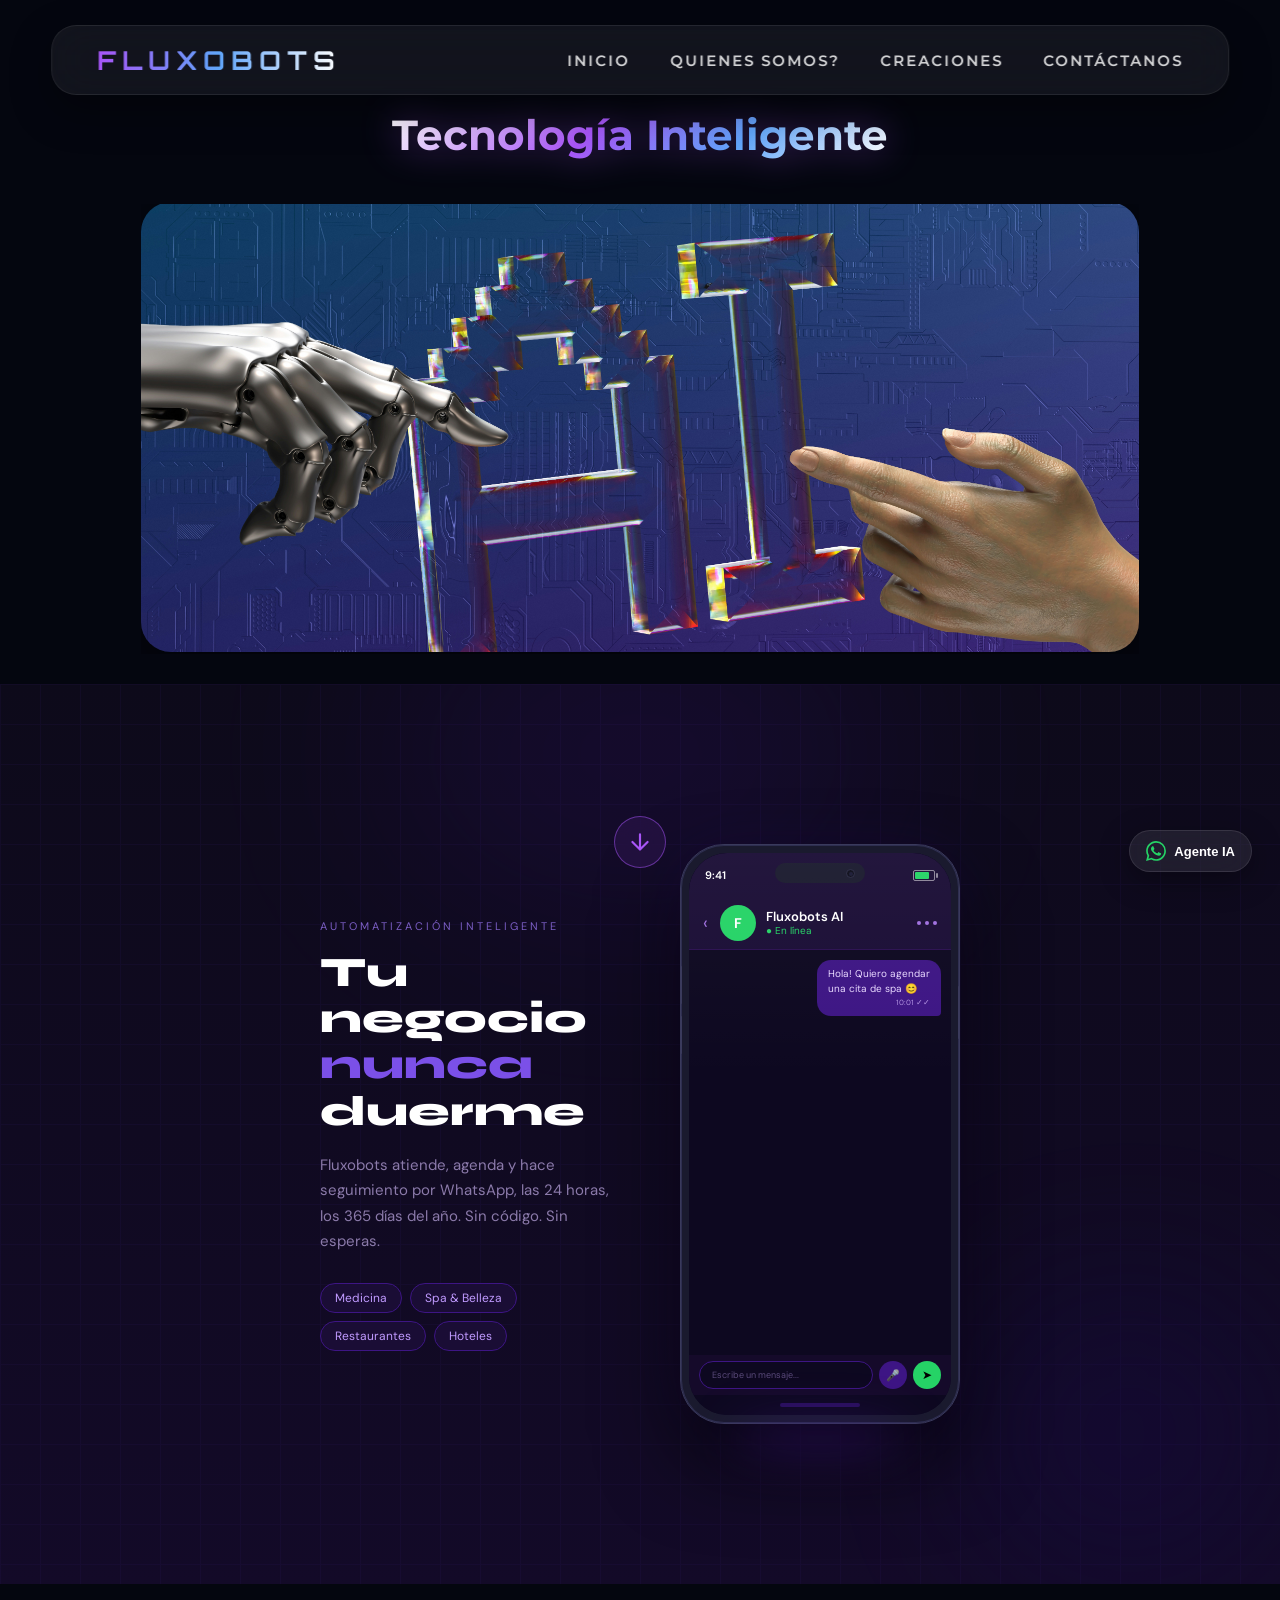
==== index.html @ c0fa979e "Initial commit: sitio web Fluxobots" ====
<!DOCTYPE html>
<html lang="es">

<head>
    <meta charset="UTF-8">
    <meta name="viewport" content="width=device-width, initial-scale=1.0">
    <title>FLUXOBOTS</title>

    <link rel="stylesheet" href="style.css">
</head>

<body>

    <!-- HEADER -->

    <header class="header">

        <div class="logo">FLUXOBOTS</div>

        <nav class="menu">
            <a href="inicio.html">Inicio</a>
            <a href="quienes-somos.html">Quienes Somos?</a>
            <a href="inicio.html#creaciones">Creaciones</a>
            <a href="quienes-somos.html#contacto">Contáctanos</a>
        </nav>

    </header>

    <!-- CONTENIDO PRINCIPAL -->

    <main class="contenido-principal">

        <!-- TEXTO -->

        <section class="hero-texto">

            <div class="texto-slide active">
                <h2>Tecnología Inteligente</h2>
                <p></p>
            </div>

            <div class="texto-slide">
                <h2>Agente de Inteligencia Artificial</h2>
                <p></p>
            </div>

            <div class="texto-slide">
                <h2>Innovación Tecnológica</h2>
                <p></p>
            </div>

            <div class="texto-slide">
                <h2>24/7 365 Días al Año</h2>
                <p></p>
            </div>

        </section>

        <!-- SLIDER -->

        <section class="slider">

            <div class="slide active">
                <img src="img/a10.jpg" alt="Tecnología Inteligente">
            </div>

            <div class="slide">
                <img src="img/a11.jpg" alt="Agente de Inteligencia Artificial">
            </div>

            <div class="slide">
                <img src="img/a12.jpg" alt="Innovación Tecnológica">
            </div>

            <div class="slide">
                <img src="img/a13.jpg" alt="24/7 365 Días al Año">
            </div>

        </section>

        <!-- FLUXOBOTS ANIMADO -->

        <section class="seccion-animado">
            <iframe src="img/fluxobots_animado.html" class="frame-animado" scrolling="no" frameborder="0"></iframe>
        </section>

    </main>

    <!-- FLECHA SCROLL -->

    <button class="flecha-scroll" id="flechaScroll" aria-label="Bajar">
        <svg xmlns="http://www.w3.org/2000/svg" viewBox="0 0 24 24" fill="none" stroke-width="2" stroke-linecap="round" stroke-linejoin="round">
            <path d="M12 5v14M5 12l7 7 7-7"/>
        </svg>
    </button>

    <!-- BOTON WHATSAPP -->

    <a class="whatsapp" href="https://wa.me/593987022614" target="_blank">
<svg xmlns="http://www.w3.org/2000/svg" width="28" height="28" viewBox="0 0 24 24" fill="#25d366">
            <path d="M17.472 14.382c-.297-.149-1.758-.867-2.03-.967-.273-.099-.471-.148-.67.15-.197.297-.767.966-.94 1.164-.173.199-.347.223-.644.075-.297-.15-1.255-.463-2.39-1.475-.883-.788-1.48-1.761-1.653-2.059-.173-.297-.018-.458.13-.606.134-.133.298-.347.446-.52.149-.174.198-.298.298-.497.099-.198.05-.371-.025-.52-.075-.149-.669-1.612-.916-2.207-.242-.579-.487-.5-.669-.51-.173-.008-.371-.01-.57-.01-.198 0-.52.074-.792.372-.272.297-1.04 1.016-1.04 2.479 0 1.462 1.065 2.875 1.213 3.074.149.198 2.096 3.2 5.077 4.487.709.306 1.262.489 1.694.625.712.227 1.36.195 1.871.118.571-.085 1.758-.719 2.006-1.413.248-.694.248-1.289.173-1.413-.074-.124-.272-.198-.57-.347m-5.421 7.403h-.004a9.87 9.87 0 01-5.031-1.378l-.361-.214-3.741.982.998-3.648-.235-.374a9.86 9.86 0 01-1.51-5.26c.001-5.45 4.436-9.884 9.888-9.884 2.64 0 5.122 1.03 6.988 2.898a9.825 9.825 0 012.893 6.994c-.003 5.45-4.437 9.884-9.885 9.884m8.413-18.297A11.815 11.815 0 0012.05 0C5.495 0 .16 5.335.157 11.892c0 2.096.547 4.142 1.588 5.945L.057 24l6.305-1.654a11.882 11.882 0 005.683 1.448h.005c6.554 0 11.89-5.335 11.893-11.893a11.821 11.821 0 00-3.48-8.413z"/>
        </svg>
        Agente IA
    </a>

<script src="script.js"></script>
<script>
    const flecha = document.getElementById('flechaScroll');

    function actualizarFlecha() {
        const cerca = window.innerHeight + window.scrollY >= document.body.scrollHeight - 60;
        flecha.classList.toggle('oculta', cerca);
    }

    flecha.addEventListener('click', () => {
        window.scrollBy({ top: window.innerHeight * 0.85, behavior: 'smooth' });
    });

    window.addEventListener('scroll', actualizarFlecha);
    actualizarFlecha();
</script>

</body>

</html>
---- style.css ----
@import url('https://fonts.googleapis.com/css2?family=Orbitron:wght@700&family=Montserrat:wght@400;600;700&display=swap');

*{
    margin:0;
    padding:0;
    box-sizing:border-box;
}

body{
    background:#04060f;
    font-family:Arial;
    color:white;
    overflow-x:hidden;
}

/* LOGO */

.logo{
    font-family:'Orbitron', sans-serif;
    font-size:26px;
    font-weight:700;
    letter-spacing:6px;
    text-transform:uppercase;
    background:
    linear-gradient(
        90deg,
        #a855f7,
        #60a5fa,
        #ffffff,
        #60a5fa,
        #a855f7
    );
    background-size:200% auto;
    -webkit-background-clip:text;
    background-clip:text;
    -webkit-text-fill-color:transparent;
    color:transparent;
    animation:logoGradiente 4s linear infinite;
    transition:0.4s;
}

.logo:hover{
    transform:scale(1.04);
    filter:brightness(1.2);
}

@keyframes logoGradiente{
    0%{ background-position:0% center; }
    100%{ background-position:200% center; }
}

/* LOGO IMAGEN (header FLUXOBOTS) */

.logo-img{
    height:44px;
    width:auto;
    object-fit:contain;
}

/* CONTENEDOR LOGO (pagina GO TECH) */

.logo-center{
    text-align:center;
    padding:40px 20px 20px;
}

/* CIRCULO */

.circulo{
    width:18px;
    height:18px;
    border-radius:50%;
    background:#06b6d4;
    box-shadow:
    0 0 20px #06b6d4,
    0 0 40px #06b6d4;
}

/* TEXTO LOGO */

.texto-logo{
    font-size:26px;
    font-weight:600;
    letter-spacing:5px;
    color:white;
}

/* HEADER */

.header{
    position:fixed;
    top:25px;
    left:50%;
    transform:translateX(-50%);
    width:92%;
    display:flex;
    justify-content:space-between;
    align-items:center;
    padding:18px 45px;
    z-index:1000;
    border-radius:25px;
    background:rgba(255,255,255,0.06);
    backdrop-filter:blur(22px);
    border:1px solid rgba(255,255,255,0.08);
    box-shadow:0 15px 40px rgba(0,0,0,0.35);
}

/* MENU */

.menu{
    display:flex;
    align-items:center;
    gap:40px;
}

.menu a{
    position:relative;
    font-family:'Montserrat', sans-serif;
    font-size:15px;
    font-weight:600;
    text-transform:uppercase;
    letter-spacing:2px;
    color:rgba(255,255,255,0.82);
    text-decoration:none;
    transition:0.4s;
}

.menu a::after{
    content:"";
    position:absolute;
    left:0;
    bottom:-10px;
    width:0%;
    height:2px;
    border-radius:20px;
    background:
    linear-gradient(
        90deg,
        #06b6d4,
        #a855f7
    );
    transition:0.4s;
}

.menu a:hover{
    color:white;
    text-shadow:
    0 0 20px rgba(168,85,247,0.5);
}

.menu a:hover::after{
    width:100%;
}

/* HERO */

.hero{
    height:75vh;
    display:flex;
    justify-content:center;
    align-items:center;
    text-align:center;
    padding:140px 20px 0 20px;
}

.contenido{
    max-width:900px;
}

.contenido h1{
    font-size:72px;
    line-height:1.1;
    margin-bottom:25px;
}

.contenido p{
    font-size:24px;
    color:#cbd5e1;
    margin-bottom:40px;
}

button{
    background:#06b6d4;
    color:white;
    border:none;
    padding:18px 40px;
    border-radius:14px;
    font-size:18px;
    cursor:pointer;
    transition:0.3s;
}

button:hover{
    transform:scale(1.05);
}

/* SLIDER */

.slider{
    position:relative;
    width:78vw;
    max-width:1200px;
    height:50vh;
    display:flex;
    justify-content:center;
    align-items:center;
    overflow:hidden;
}

/* CONTENIDO PRINCIPAL */

.contenido-principal{
    display:flex;
    flex-direction:column;
    align-items:center;
    justify-content:center;
    min-height:100vh;
    padding-top:110px;
    padding-bottom:40px;
    gap:30px;
}

/* TEXTO HERO SUPERIOR */

.hero-texto{
    text-align:center;
    width:100%;
    display:flex;
    justify-content:center;
}

.texto-slide{
    display:none;
    animation:fadeTexto 0.8s ease;
}

.texto-slide.active{
    display:block;
}

.texto-slide h2{
    font-family:'Montserrat', sans-serif;
    font-size:42px;
    font-weight:700;
    line-height:1.2;
    margin-bottom:14px;
    background:linear-gradient(
        135deg,
        #ffffff 0%,
        #a855f7 40%,
        #60a5fa 70%,
        #ffffff 100%
    );
    -webkit-background-clip:text;
    background-clip:text;
    -webkit-text-fill-color:transparent;
    filter:drop-shadow(0 0 18px rgba(168,85,247,0.45));
}

.texto-slide p{
    font-size:18px;
    color:rgba(255,255,255,0.7);
    line-height:1.6;
    letter-spacing:0.5px;
}

@keyframes fadeTexto{
    from{ opacity:0; transform:translateY(10px); }
    to{ opacity:1; transform:translateY(0); }
}

/* SLIDE */

.slide{
    position:absolute;
    opacity:0;
    transition:opacity 1.5s ease-in-out;
}

.slide.active{
    opacity:1;
}

.slide img{
    width:78vw;
    max-width:1200px;
    height:50vh;
    object-fit:cover;
    object-position:center;
    border-radius:30px;
    box-shadow:0 20px 60px rgba(0,0,0,0.5);
    transition:1s;
}

/* WHATSAPP */

.whatsapp{
    position:fixed;
    bottom:28px;
    right:28px;
    display:flex;
    align-items:center;
    gap:8px;
    padding:10px 16px;
    border-radius:60px;
    background:rgba(255,255,255,0.08);
    backdrop-filter:blur(20px);
    border:1px solid rgba(255,255,255,0.1);
    text-decoration:none;
    color:white;
    font-size:13px;
    font-weight:600;
    box-shadow:0 8px 30px rgba(0,0,0,0.35);
    z-index:1000;
    transition:0.4s;
    animation:flotar 3s ease-in-out infinite;
}

.whatsapp img,
.whatsapp svg{
    width:20px;
    height:20px;
    flex-shrink:0;
}


.whatsapp-preview{
    position:absolute;
    bottom:calc(100% + 14px);
    right:0;
    width:180px;
    height:auto;
    opacity:0;
    pointer-events:none;
    transform:translateY(12px) scale(0.92);
    transition:opacity 0.35s ease, transform 0.35s ease;
    filter:
        drop-shadow(0 0 18px rgba(123,79,212,1))
        drop-shadow(0 0 40px rgba(123,79,212,0.6));
    z-index:9999;
}

.whatsapp:hover .whatsapp-preview{
    opacity:1;
    transform:translateY(0) scale(1);
}

.whatsapp:hover{
    transform:translateY(-5px) scale(1.04);
    background:rgba(37,211,102,0.18);
    box-shadow:0 10px 50px rgba(37,211,102,0.35);
}

@keyframes flotar{
    0%{ transform:translateY(0px); }
    50%{ transform:translateY(-8px); }
    100%{ transform:translateY(0px); }
}

/* PAGINA TECNOLOGIA */

.pagina-tech{
    position:relative;
    width:100%;
    height:100vh;
    background:url('img/fondo-ia.jpg');
    background-size:cover;
    background-position:center;
    display:flex;
    justify-content:center;
    align-items:center;
    overflow:hidden;
}

.overlay-tech{
    position:absolute;
    width:100%;
    height:100%;
    background:rgba(0,0,0,0.65);
}

.contenido-tech{
    position:relative;
    z-index:2;
    text-align:center;
    max-width:950px;
    padding:20px;
}

.mini{
    color:#06b6d4;
    letter-spacing:5px;
    font-size:14px;
    font-weight:600;
}

.contenido-tech h1{
    font-size:85px;
    line-height:1.05;
    margin-top:25px;
    margin-bottom:30px;
    font-weight:700;
}

.contenido-tech p{
    font-size:24px;
    color:#cbd5e1;
    line-height:1.6;
    margin-bottom:45px;
}

/* BOTON PDF */

.boton-pdf{
    display:inline-block;
    padding:18px 40px;
    border-radius:18px;
    background:
    linear-gradient(
        90deg,
        #06b6d4,
        #a855f7
    );
    color:white;
    text-decoration:none;
    font-size:18px;
    font-weight:600;
    transition:0.4s;
    box-shadow:0 10px 40px rgba(0,0,0,0.35);
}

.boton-pdf:hover{
    transform:translateY(-5px) scale(1.03);
}

/* HERO TECH */

.hero-tech{
    position:relative;
    width:100%;
    height:100vh;
    overflow:hidden;
    display:flex;
    justify-content:center;
    align-items:center;
    background:#020617;
}

.fondo-tech{
    position:absolute;
    width:100%;
    height:100%;
    background:
    linear-gradient(
        rgba(2,6,23,0.75),
        rgba(2,6,23,0.85)
    ),
    url('img/fondo-ia.jpg');
    background-size:cover;
    background-position:center;
    filter:brightness(0.9);
    transform:scale(1.05);
}

/* BOTONES */

.botones{
    display:flex;
    justify-content:center;
    gap:25px;
    flex-wrap:wrap;
}

.btn1{
    padding:18px 40px;
    border-radius:18px;
    background:
    linear-gradient(
        90deg,
        #06b6d4,
        #a855f7
    );
    color:white;
    text-decoration:none;
    font-weight:600;
    transition:0.4s;
    box-shadow:0 10px 40px rgba(0,0,0,0.35);
}

.btn1:hover{
    transform:translateY(-5px) scale(1.03);
}

.btn2{
    padding:18px 40px;
    border-radius:18px;
    border:1px solid rgba(255,255,255,0.15);
    background:rgba(255,255,255,0.05);
    backdrop-filter:blur(15px);
    color:white;
    text-decoration:none;
    font-weight:600;
    transition:0.4s;
}

.btn2:hover{
    background:rgba(255,255,255,0.1);
    transform:translateY(-5px);
}

/* PAGINA IA */

.hero-ia{
    position:relative;
    width:100%;
    height:100vh;
    overflow:hidden;
    display:flex;
    justify-content:center;
    align-items:center;
    background:#020617;
}

.fondo-ia{
    position:absolute;
    width:100%;
    height:100%;
    background:
    linear-gradient(
        rgba(2,6,23,0.88),
        rgba(2,6,23,0.92)
    ),
    url('img/fondo-ia.jpg');
    background-size:cover;
    background-position:center;
    filter:brightness(0.8);
}

/* BOTON ATRAS */

.volver{
    position:fixed;
    top:35px;
    left:35px;
    z-index:1000;
    padding:14px 28px;
    border-radius:18px;
    background:rgba(255,255,255,0.08);
    backdrop-filter:blur(20px);
    border:1px solid rgba(255,255,255,0.1);
    color:white;
    text-decoration:none;
    font-family:'Montserrat', sans-serif;
    font-weight:600;
    transition:0.4s;
}

.volver:hover{
    background:rgba(168,85,247,0.15);
    transform:translateY(-4px);
}

.contenido-ia{
    position:relative;
    z-index:2;
    text-align:center;
    max-width:900px;
    padding:20px;
}

.mini-ia{
    color:#06b6d4;
    letter-spacing:5px;
    font-size:14px;
    font-weight:600;
}

.contenido-ia h1{
    font-size:82px;
    line-height:1.05;
    margin-top:25px;
    margin-bottom:30px;
    font-weight:700;
}

.contenido-ia p{
    font-size:24px;
    color:#cbd5e1;
    line-height:1.6;
    margin-bottom:45px;
}

/* BOTON IA */

.boton-ia{
    display:inline-block;
    padding:18px 42px;
    border-radius:20px;
    background:
    linear-gradient(
        90deg,
        #06b6d4,
        #a855f7
    );
    color:white;
    text-decoration:none;
    font-weight:600;
    font-size:18px;
    transition:0.4s;
    box-shadow:0 10px 40px rgba(0,0,0,0.35);
}

.boton-ia:hover{
    transform:translateY(-5px) scale(1.03);
}

/* SECCION IMAGENES */

.seccion-imagenes{
    padding:60px 40px 80px;
    background:rgba(0,0,0,0.25);
}

/* IMAGENES IA */

.imagenes-ia{
    position:absolute;
    bottom:36px;
    left:0;
    width:100%;
    display:flex;
    justify-content:center;
    gap:24px;
    flex-wrap:wrap;
    padding:0 40px;
    z-index:2;
}

.imagenes-ia img{
    flex:1;
    min-width:180px;
    max-width:340px;
    height:190px;
    object-fit:cover;
    border-radius:22px;
    border:1px solid rgba(255,255,255,0.1);
    box-shadow:0 15px 50px rgba(0,0,0,0.5);
    transition:0.4s;
}

.imagenes-ia img:hover{
    transform:translateY(-8px) scale(1.03);
}

/* =====================
   INICIO.HTML - DISEÑO PROFESIONAL
   ===================== */

/* FLUXOBOTS ANIMADO */

.seccion-animado{
    width:100%;
    padding:0;
    margin:0;
}

.frame-animado{
    width:100%;
    height:100vh;
    border:none;
    display:block;
    background:transparent;
}

/* FONDO SECUNDARIO */

.fondo-secundario{
    background:
    linear-gradient(
        rgba(2,4,13,0.88),
        rgba(2,4,13,0.88)
    ),
    url('img/fondo2.png');
    background-size:cover;
    background-position:center;
    background-attachment:fixed;
}

/* BOTON REGRESAR */

.btn-regresar{
    position:fixed;
    top:28px;
    left:28px;
    z-index:1000;
    display:flex;
    align-items:center;
    gap:10px;
    padding:12px 22px;
    border-radius:14px;
    background:rgba(255,255,255,0.06);
    backdrop-filter:blur(20px);
    border:1px solid rgba(255,255,255,0.12);
    color:white;
    text-decoration:none;
    font-family:'Montserrat', sans-serif;
    font-size:14px;
    font-weight:600;
    letter-spacing:0.5px;
    box-shadow:0 8px 32px rgba(0,0,0,0.3);
    transition:0.4s;
}

.btn-regresar:hover{
    background:rgba(168,85,247,0.15);
    border-color:rgba(168,85,247,0.4);
    box-shadow:0 8px 32px rgba(168,85,247,0.25);
    transform:translateX(-4px);
}

.btn-regresar svg{
    transition:0.4s;
}

.btn-regresar:hover svg{
    transform:translateX(-3px);
}

/* HERO */

.hero-inicio{
    position:relative;
    width:100%;
    height:100vh;
    background:
    linear-gradient(
        135deg,
        rgba(2,6,23,0.88) 0%,
        rgba(15,5,40,0.82) 100%
    ),
    url('img/fondo-ia.jpg');
    background-size:cover;
    background-position:center;
    display:flex;
    align-items:center;
    padding-left:10%;
    overflow:hidden;
}

.flecha-scroll{
    position:fixed;
    bottom:32px;
    left:50%;
    transform:translateX(-50%);
    color:#a855f7;
    display:flex;
    align-items:center;
    justify-content:center;
    width:52px;
    height:52px;
    border-radius:50%;
    border:1.5px solid rgba(168,85,247,0.5);
    background:rgba(168,85,247,0.1);
    backdrop-filter:blur(12px);
    cursor:pointer;
    z-index:900;
    animation:flechaBajar 2s ease-in-out infinite;
    transition:opacity 0.4s ease, background 0.3s, border-color 0.3s;
    appearance:none;
    -webkit-appearance:none;
    outline:none;
    padding:0;
}

.flecha-scroll svg{
    display:block;
    width:26px;
    height:26px;
    stroke:#a855f7;
    flex-shrink:0;
}

.flecha-scroll:hover{
    background:rgba(168,85,247,0.22);
    border-color:#a855f7;
    color:#fff;
}

.flecha-scroll:hover svg{
    stroke:#fff;
}

.flecha-scroll.oculta{
    opacity:0 !important;
    pointer-events:none;
    animation:none;
}

@keyframes flechaBajar{
    0%  { transform:translateX(-50%) translateY(0);    opacity:1; }
    50% { transform:translateX(-50%) translateY(10px); opacity:0.55; }
    100%{ transform:translateX(-50%) translateY(0);    opacity:1; }
}

.hero-contenido{
    max-width:620px;
    z-index:2;
}

.hero-tag{
    display:inline-block;
    color:#06b6d4;
    font-family:'Montserrat', sans-serif;
    font-size:12px;
    font-weight:600;
    letter-spacing:4px;
    text-transform:uppercase;
    margin-bottom:24px;
    border:1px solid rgba(6,182,212,0.35);
    padding:7px 18px;
    border-radius:20px;
    background:rgba(6,182,212,0.07);
}

.hero-titulo{
    font-family:'Montserrat', sans-serif;
    font-size:68px;
    font-weight:800;
    line-height:1.05;
    margin-bottom:24px;
    background:linear-gradient(
        135deg,
        #ffffff 0%,
        #a855f7 50%,
        #06b6d4 100%
    );
    -webkit-background-clip:text;
    background-clip:text;
    -webkit-text-fill-color:transparent;
}

.hero-desc{
    font-size:17px;
    color:rgba(255,255,255,0.65);
    line-height:1.8;
    margin-bottom:40px;
}

.hero-botones{
    display:flex;
    gap:16px;
    flex-wrap:wrap;
}

/* BOTONES GENERALES */

.btn-primario{
    display:inline-block;
    padding:16px 36px;
    border-radius:14px;
    background:linear-gradient(90deg, #06b6d4, #a855f7);
    color:white;
    text-decoration:none;
    font-family:'Montserrat', sans-serif;
    font-weight:600;
    font-size:15px;
    transition:0.4s;
    box-shadow:0 8px 30px rgba(168,85,247,0.3);
}

.btn-primario:hover{
    transform:translateY(-4px);
    box-shadow:0 16px 45px rgba(168,85,247,0.5);
}

.btn-secundario{
    display:inline-block;
    padding:16px 36px;
    border-radius:14px;
    border:1px solid rgba(255,255,255,0.18);
    background:rgba(255,255,255,0.06);
    backdrop-filter:blur(12px);
    color:white;
    text-decoration:none;
    font-family:'Montserrat', sans-serif;
    font-weight:600;
    font-size:15px;
    transition:0.4s;
}

.btn-secundario:hover{
    background:rgba(255,255,255,0.12);
    transform:translateY(-4px);
}

/* SERVICIOS / CREACIONES */

.seccion-servicios{
    padding:100px 80px;
    background:transparent;
}

.seccion-titulo{
    font-family:'Montserrat', sans-serif;
    font-size:36px;
    font-weight:700;
    text-align:center;
    margin-bottom:60px;
    background:linear-gradient(90deg, #ffffff, #a855f7, #06b6d4);
    -webkit-background-clip:text;
    background-clip:text;
    -webkit-text-fill-color:transparent;
}

.grid-servicios{
    display:grid;
    grid-template-columns:repeat(auto-fit, minmax(260px, 1fr));
    gap:28px;
    max-width:1100px;
    margin:0 auto;
}

.card-servicio{
    background:rgba(255,255,255,0.04);
    backdrop-filter:blur(16px);
    border:1px solid rgba(255,255,255,0.07);
    border-radius:24px;
    padding:40px 32px;
    transition:0.4s;
}

.card-servicio:hover{
    transform:translateY(-8px);
    border-color:rgba(168,85,247,0.35);
    box-shadow:0 20px 60px rgba(168,85,247,0.12);
}

.card-icono{
    font-size:40px;
    margin-bottom:20px;
}

.card-servicio h3{
    font-family:'Montserrat', sans-serif;
    font-size:20px;
    font-weight:700;
    margin-bottom:12px;
    color:white;
}

.card-servicio p{
    font-size:15px;
    color:rgba(255,255,255,0.55);
    line-height:1.75;
}

/* MODAL */

.modal-overlay{
    position:fixed;
    inset:0;
    background:rgba(2,4,13,0.88);
    backdrop-filter:blur(14px);
    display:flex;
    align-items:center;
    justify-content:center;
    z-index:9999;
    opacity:0;
    pointer-events:none;
    transition:opacity 0.4s ease;
}

.modal-overlay.activo{
    opacity:1;
    pointer-events:all;
}

.modal-caja{
    position:relative;
    max-width:85vw;
    max-height:85vh;
    border-radius:24px;
    overflow:hidden;
    border:1px solid rgba(168,85,247,0.3);
    box-shadow:0 0 60px rgba(168,85,247,0.25), 0 0 120px rgba(6,182,212,0.1);
    transform:scale(0.88) translateY(24px);
    transition:transform 0.4s cubic-bezier(0.34,1.56,0.64,1);
}

.modal-overlay.activo .modal-caja{
    transform:scale(1) translateY(0);
}

.modal-imagen{
    display:block;
    max-width:85vw;
    max-height:85vh;
    object-fit:contain;
}

.modal-cerrar{
    position:absolute;
    top:14px;
    right:14px;
    width:36px;
    height:36px;
    border-radius:50%;
    border:1px solid rgba(255,255,255,0.2);
    background:rgba(0,0,0,0.5);
    color:#fff;
    font-size:20px;
    line-height:1;
    cursor:pointer;
    display:flex;
    align-items:center;
    justify-content:center;
    transition:background 0.25s, transform 0.25s;
    z-index:1;
}

.modal-cerrar:hover{
    background:rgba(168,85,247,0.5);
    transform:scale(1.1);
}

.card-clickable{
    cursor:pointer;
}

.card-clickable:hover{
    border-color:rgba(168,85,247,0.6);
    box-shadow:0 0 24px rgba(168,85,247,0.2);
}

/* QUIENES SOMOS */

.hero-qs{
    position:relative;
    width:100%;
    height:100vh;
    background:
        linear-gradient(135deg, rgba(2,6,23,0.9) 0%, rgba(15,5,40,0.85) 100%),
        url('img/fondo-ia.jpg');
    background-size:cover;
    background-position:center;
    display:flex;
    align-items:center;
    justify-content:space-between;
    padding:0 8% 0 10%;
    gap:60px;
    overflow:hidden;
}

.hero-qs-contenido{
    display:flex;
    flex-direction:column;
    gap:18px;
    flex-shrink:0;
}

.hero-qs-titulo{
    font-family:'Orbitron', sans-serif;
    font-size:72px;
    font-weight:900;
    line-height:1.05;
    background:linear-gradient(135deg,#ffffff 0%,#a855f7 50%,#06b6d4 100%);
    -webkit-background-clip:text;
    background-clip:text;
    -webkit-text-fill-color:transparent;
    margin:0;
}

.hero-qs-sub{
    font-size:16px;
    color:rgba(255,255,255,0.5);
    letter-spacing:1.5px;
    text-transform:uppercase;
    font-family:'Montserrat', sans-serif;
}


.qs-texto-principal{
    max-width:480px;
    border-left:2px solid rgba(168,85,247,0.35);
    padding-left:32px;
}

.qs-texto-principal p{
    font-family:'Montserrat', sans-serif;
    font-size:14.5px;
    color:rgba(255,255,255,0.68);
    line-height:1.85;
    margin-bottom:18px;
}

.qs-texto-principal p:last-child{
    margin-bottom:0;
}

.qs-texto-principal strong{
    color:#c084fc;
    font-weight:700;
}

.qs-diferenciadores{
    padding:60px 40px;
    max-width:1100px;
    margin:0 auto;
}

.qs-mision{
    padding:70px 40px;
    display:flex;
    justify-content:center;
}

.qs-mision-inner{
    max-width:780px;
    text-align:center;
    background:rgba(168,85,247,0.06);
    border:1px solid rgba(168,85,247,0.2);
    border-radius:28px;
    padding:54px 48px;
    backdrop-filter:blur(16px);
}

.qs-mision-tag{
    display:inline-block;
    background:rgba(168,85,247,0.15);
    border:1px solid rgba(168,85,247,0.35);
    color:#c084fc;
    font-family:'Montserrat', sans-serif;
    font-size:12px;
    font-weight:700;
    letter-spacing:2px;
    text-transform:uppercase;
    padding:6px 18px;
    border-radius:20px;
    margin-bottom:28px;
}

.qs-mision-texto{
    font-family:'Montserrat', sans-serif;
    font-size:17px;
    color:rgba(255,255,255,0.75);
    line-height:1.85;
    margin-bottom:28px;
}

.qs-mision-slogan{
    font-family:'Orbitron', sans-serif;
    font-size:20px;
    background:linear-gradient(90deg,#a855f7,#06b6d4);
    -webkit-background-clip:text;
    background-clip:text;
    -webkit-text-fill-color:transparent;
    margin-bottom:28px;
    font-weight:700;
}

.qs-mision-chips{
    display:flex;
    flex-wrap:wrap;
    justify-content:center;
    gap:12px;
}

.qs-mision-chips span{
    padding:8px 20px;
    border-radius:40px;
    border:1px solid rgba(168,85,247,0.4);
    background:rgba(168,85,247,0.08);
    color:#e2d9ff;
    font-family:'Montserrat', sans-serif;
    font-size:13px;
    font-weight:600;
    letter-spacing:0.5px;
}

.qs-contacto{
    padding:60px 40px 90px;
    text-align:center;
    max-width:900px;
    margin:0 auto;
}

.qs-contacto-grid{
    display:flex;
    flex-wrap:wrap;
    justify-content:center;
    gap:16px;
    margin:40px 0 48px;
}

.qs-contacto-item{
    display:flex;
    align-items:center;
    gap:16px;
    flex:1 1 200px;
    background:rgba(255,255,255,0.04);
    border:1px solid rgba(168,85,247,0.2);
    border-radius:18px;
    padding:22px 24px;
    text-align:left;
    backdrop-filter:blur(12px);
}

.qs-contacto-item:last-child{
    flex-basis:100%;
    max-width:260px;
    margin:0 auto;
}

.qs-contacto-icono{
    font-size:22px;
    flex-shrink:0;
}

.qs-contacto-label{
    display:block;
    font-family:'Montserrat', sans-serif;
    font-size:11px;
    text-transform:uppercase;
    letter-spacing:1.5px;
    color:rgba(168,85,247,0.8);
    font-weight:700;
    margin-bottom:5px;
}

.qs-contacto-valor{
    display:block;
    font-family:'Montserrat', sans-serif;
    font-size:13px;
    color:rgba(255,255,255,0.75);
    line-height:1.6;
    white-space:normal;
}

/* ESTADISTICAS */

.seccion-stats{
    display:flex;
    justify-content:center;
    flex-wrap:wrap;
    padding:80px 40px;
    background:rgba(0,0,0,0.35);
    border-top:1px solid rgba(255,255,255,0.05);
    border-bottom:1px solid rgba(255,255,255,0.05);
}

.stat{
    display:flex;
    flex-direction:column;
    align-items:center;
    padding:20px 60px;
    border-right:1px solid rgba(255,255,255,0.07);
}

.stat:last-child{
    border-right:none;
}

.stat-num{
    font-family:'Orbitron', sans-serif;
    font-size:46px;
    font-weight:700;
    background:linear-gradient(90deg, #a855f7, #06b6d4);
    -webkit-background-clip:text;
    background-clip:text;
    -webkit-text-fill-color:transparent;
    margin-bottom:8px;
}

.stat-label{
    font-family:'Montserrat', sans-serif;
    font-size:13px;
    font-weight:600;
    letter-spacing:3px;
    text-transform:uppercase;
    color:rgba(255,255,255,0.45);
}

/* CTA */

.seccion-cta{
    padding:110px 40px;
    text-align:center;
    background:transparent;
}

.seccion-cta h2{
    font-family:'Montserrat', sans-serif;
    font-size:40px;
    font-weight:700;
    margin-bottom:16px;
    color:white;
}

.seccion-cta p{
    font-size:18px;
    color:rgba(255,255,255,0.55);
    margin-bottom:40px;
}
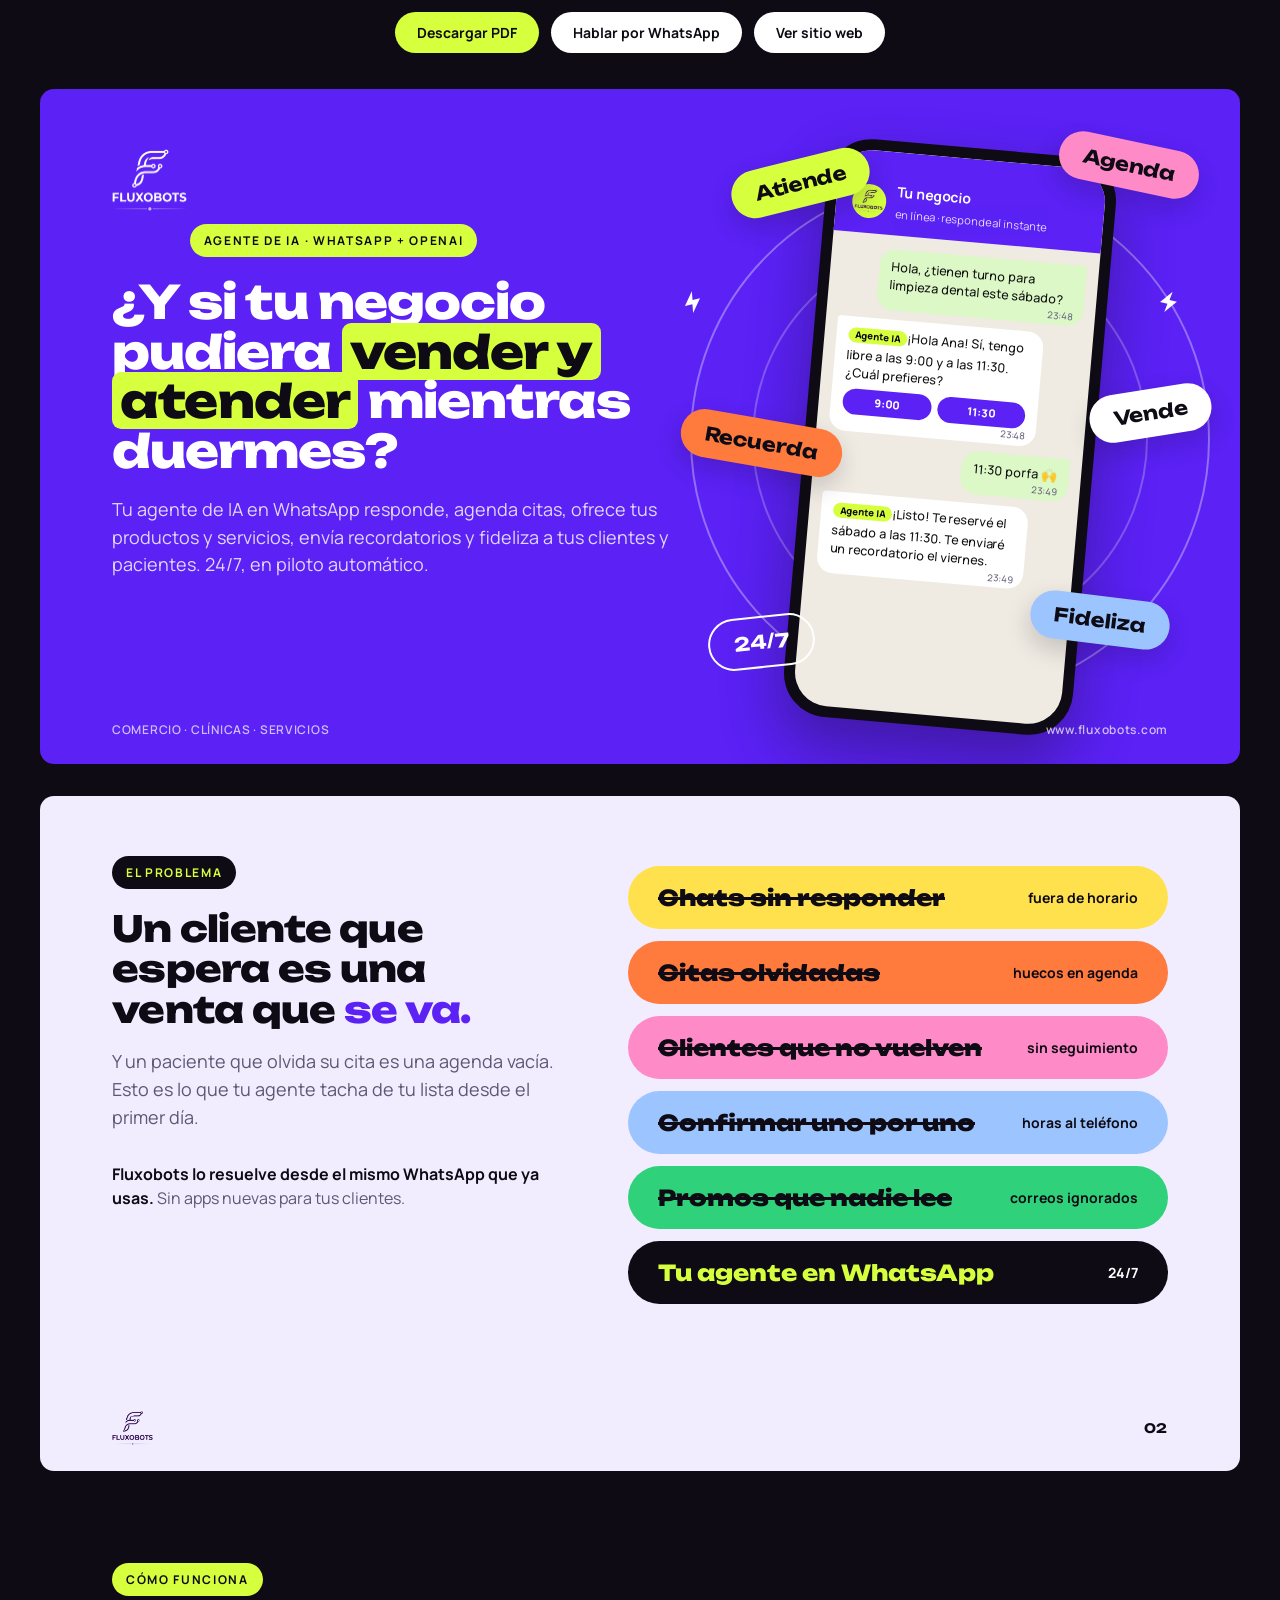
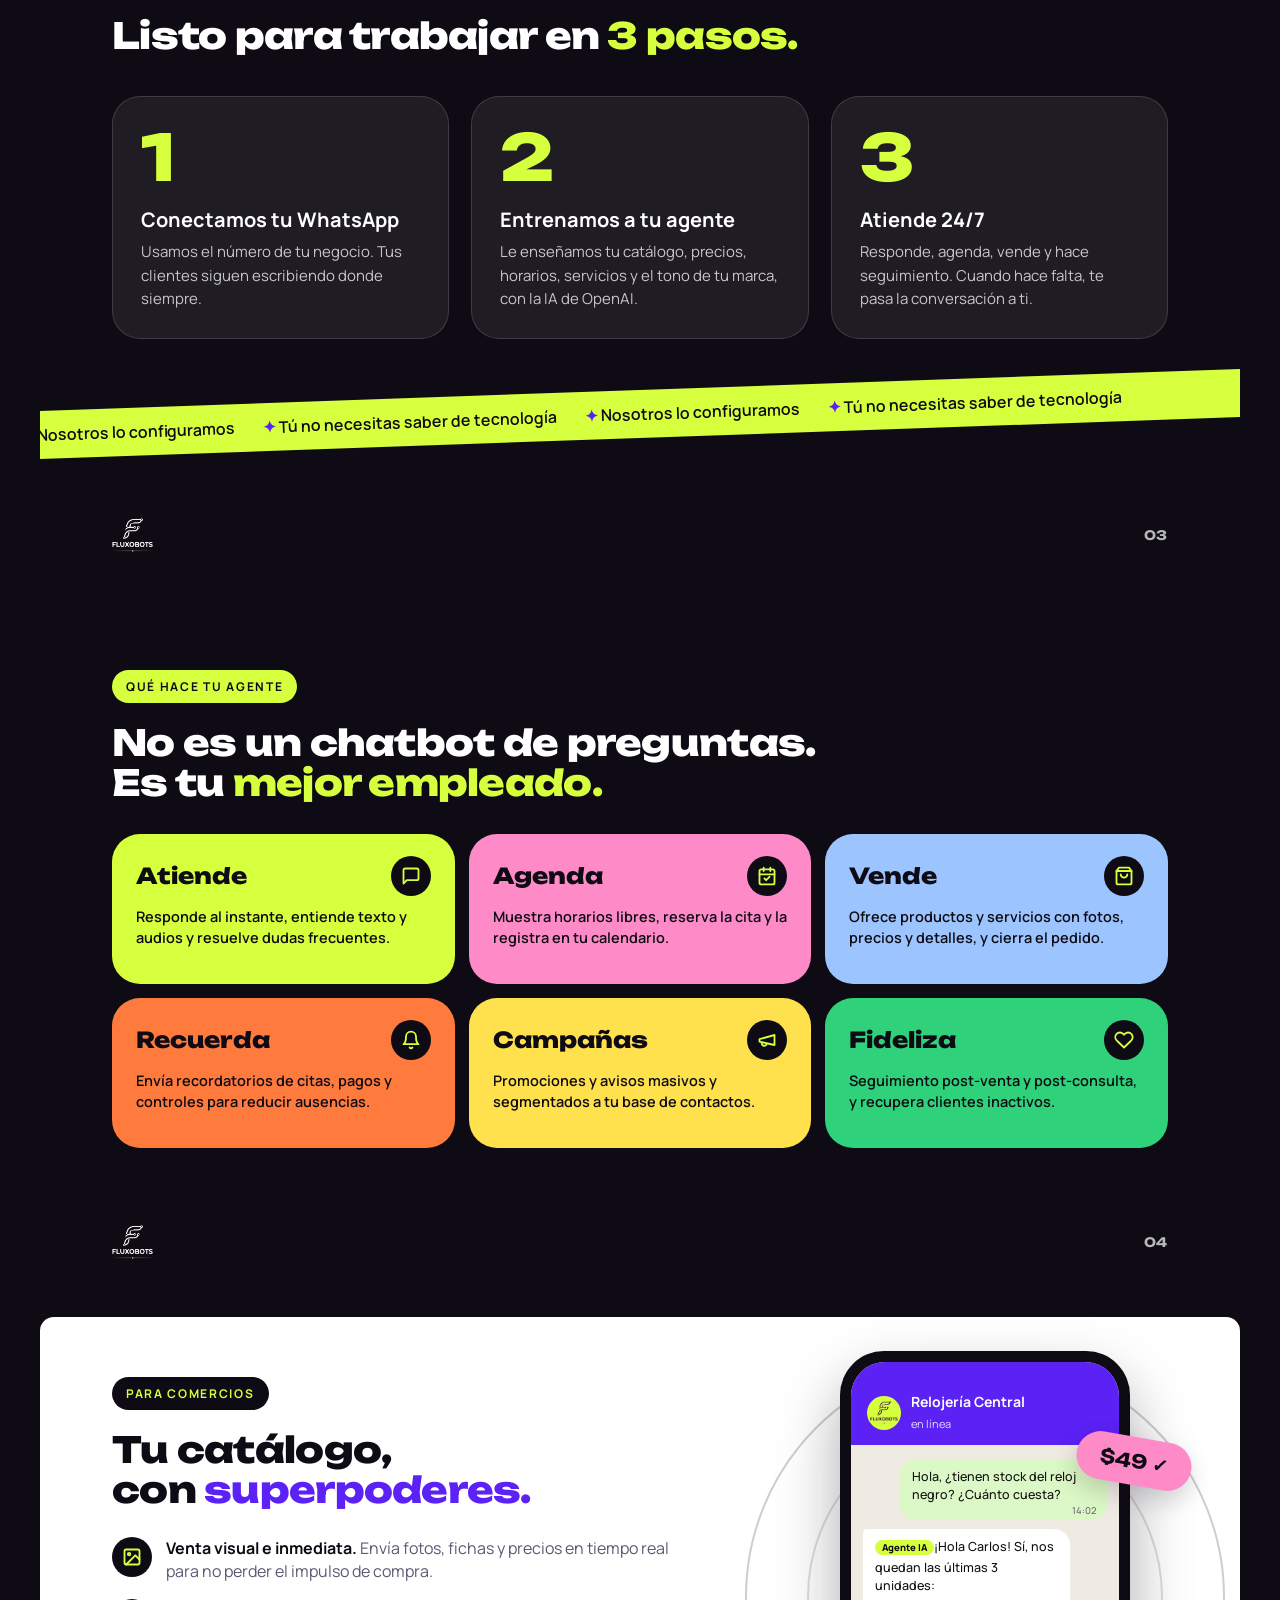
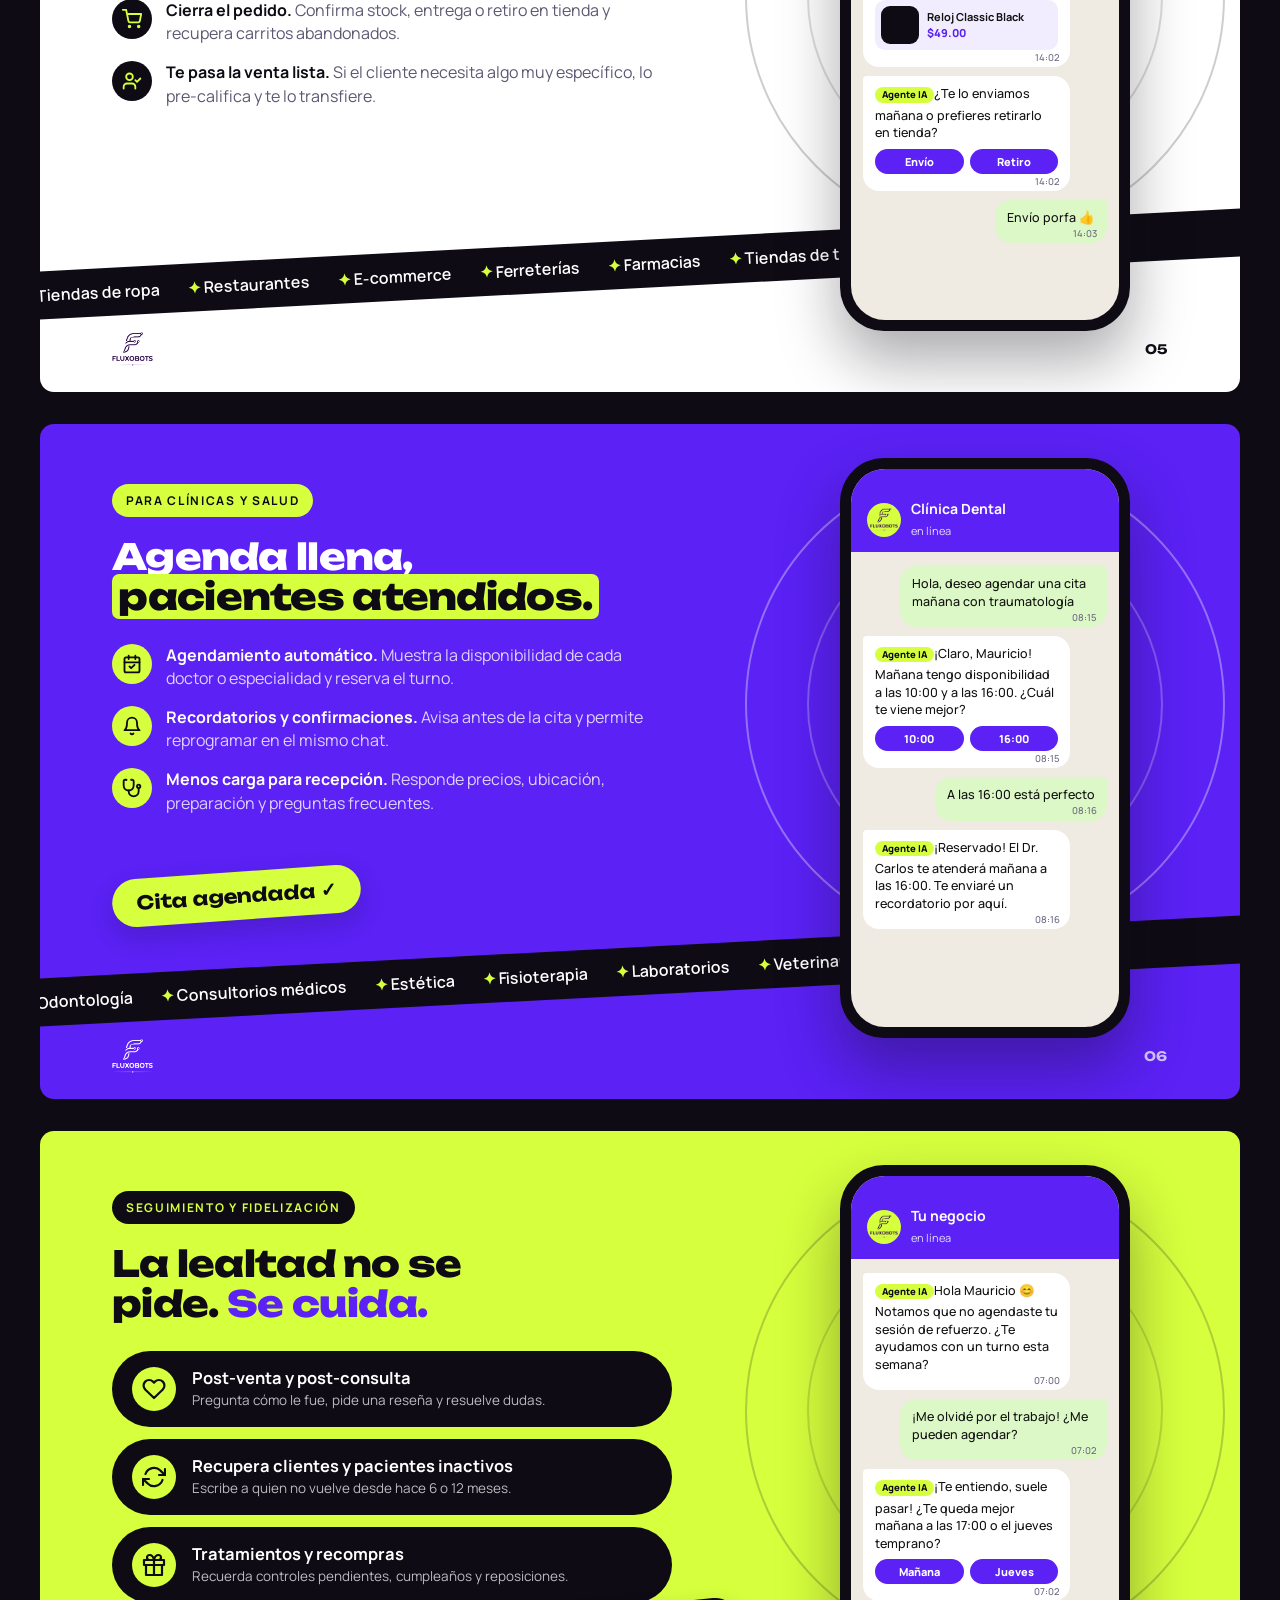
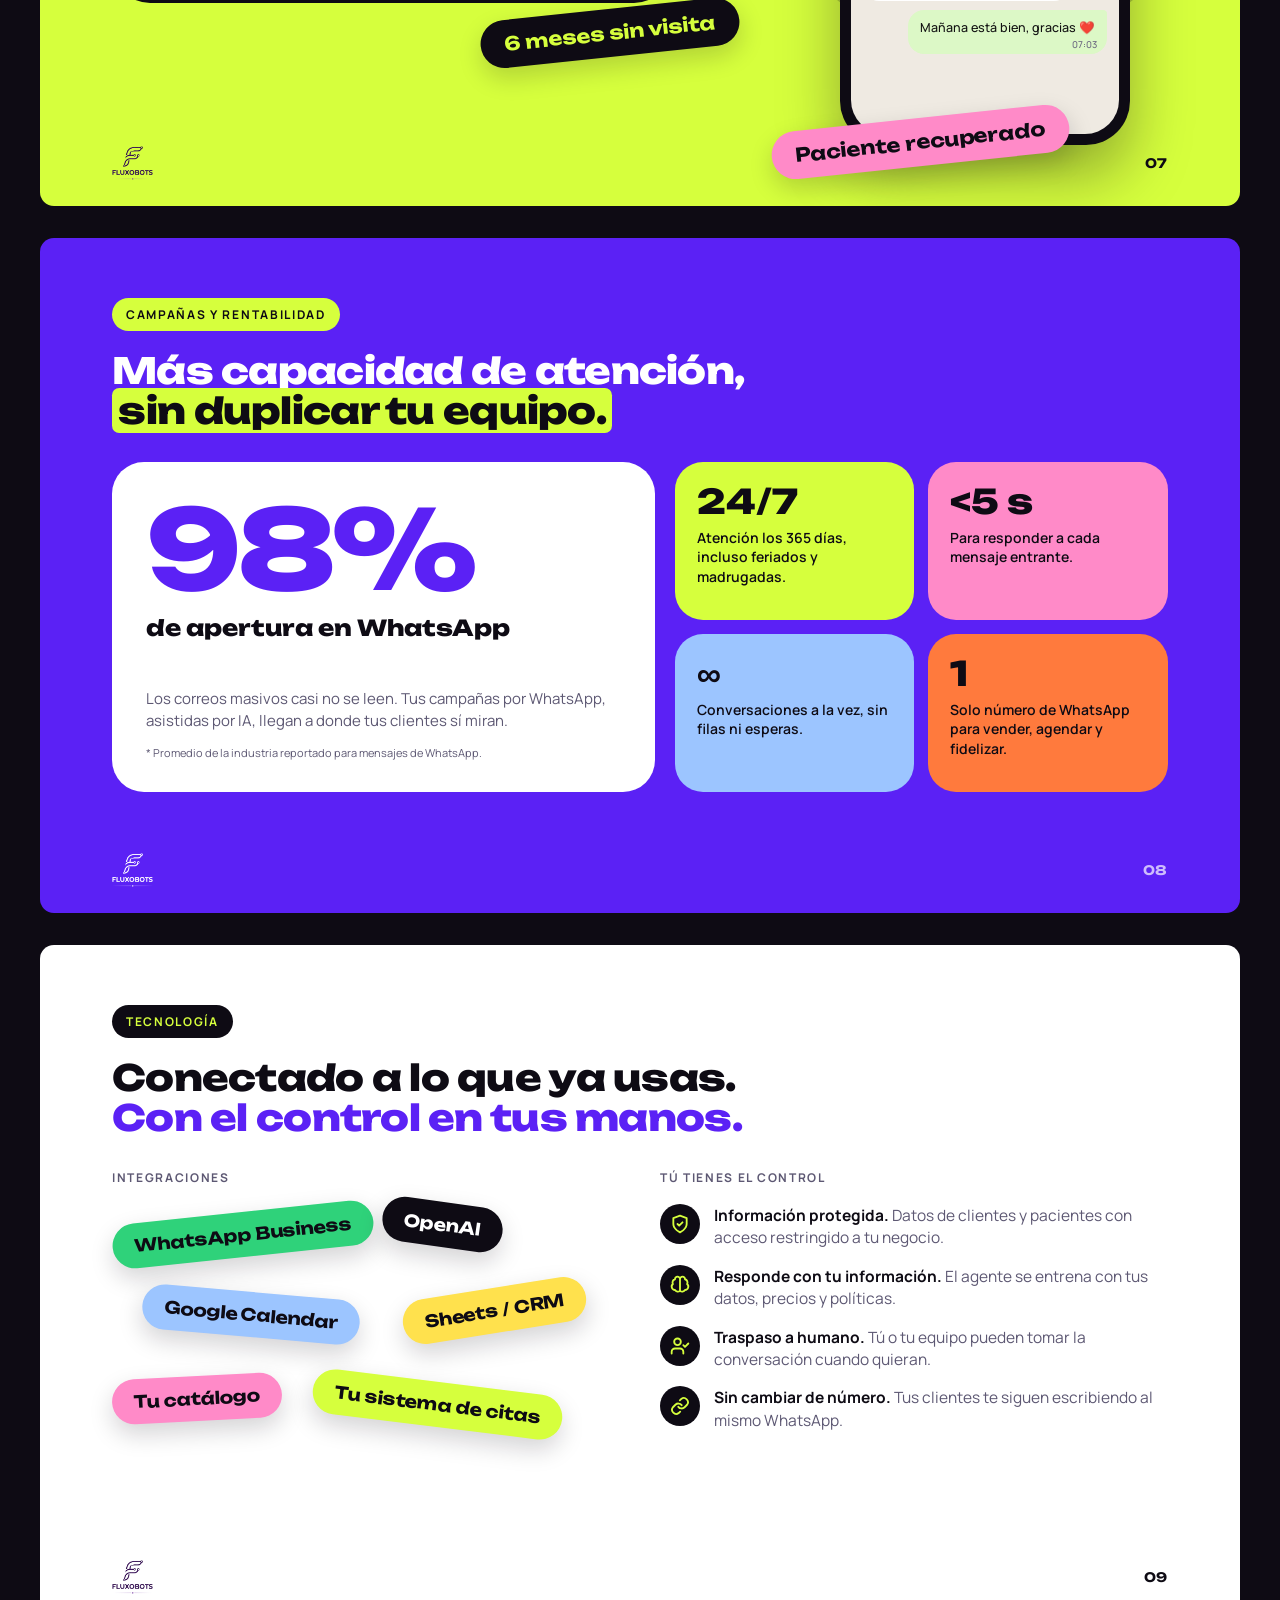
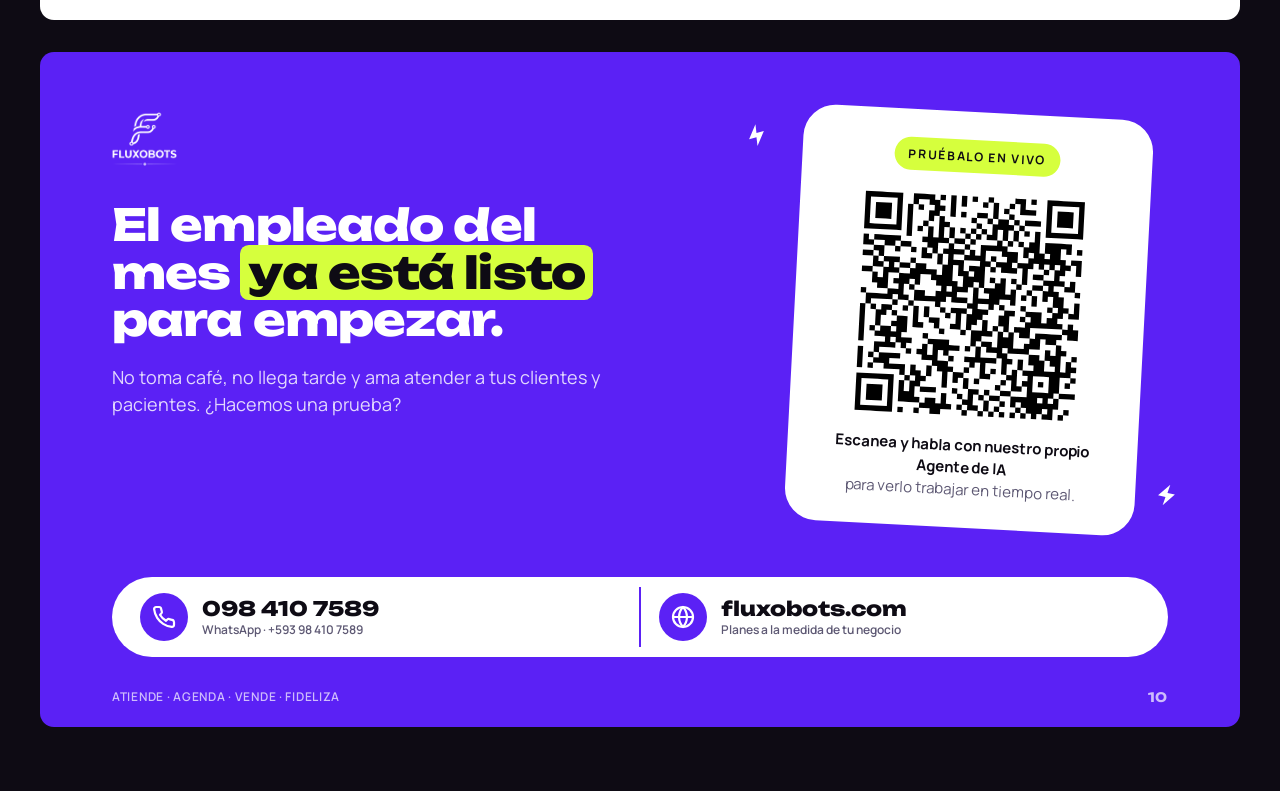
==== commit 77f6829a: "Usar el brochure como página principal El brochure pasa a index.html. La portada anterior se conserv" ====
--- a/index.html
+++ b/index.html
@@ -1,125 +1,507 @@
-<!DOCTYPE html>
-<html lang="es">
-
-<head>
-    <meta charset="UTF-8">
-    <meta name="viewport" content="width=device-width, initial-scale=1.0">
-    <title>FLUXOBOTS</title>
-
-    <link rel="stylesheet" href="style.css">
-</head>
-
-<body>
-
-    <!-- HEADER -->
-
-    <header class="header">
-
-        <div class="logo">FLUXOBOTS</div>
-
-        <nav class="menu">
-            <a href="inicio.html">Inicio</a>
-            <a href="quienes-somos.html">Quienes Somos?</a>
-            <a href="inicio.html#creaciones">Creaciones</a>
-            <a href="quienes-somos.html#contacto">Contáctanos</a>
-        </nav>
-
-    </header>
-
-    <!-- CONTENIDO PRINCIPAL -->
-
-    <main class="contenido-principal">
-
-        <!-- TEXTO -->
-
-        <section class="hero-texto">
-
-            <div class="texto-slide active">
-                <h2>Tecnología Inteligente</h2>
-                <p></p>
-            </div>
-
-            <div class="texto-slide">
-                <h2>Agente de Inteligencia Artificial</h2>
-                <p></p>
-            </div>
-
-            <div class="texto-slide">
-                <h2>Innovación Tecnológica</h2>
-                <p></p>
-            </div>
-
-            <div class="texto-slide">
-                <h2>24/7 365 Días al Año</h2>
-                <p></p>
-            </div>
-
-        </section>
-
-        <!-- SLIDER -->
-
-        <section class="slider">
-
-            <div class="slide active">
-                <img src="img/a10.jpg" alt="Tecnología Inteligente">
-            </div>
-
-            <div class="slide">
-                <img src="img/a11.jpg" alt="Agente de Inteligencia Artificial">
-            </div>
-
-            <div class="slide">
-                <img src="img/a12.jpg" alt="Innovación Tecnológica">
-            </div>
-
-            <div class="slide">
-                <img src="img/a13.jpg" alt="24/7 365 Días al Año">
-            </div>
-
-        </section>
-
-        <!-- FLUXOBOTS ANIMADO -->
-
-        <section class="seccion-animado">
-            <iframe src="img/fluxobots_animado.html" class="frame-animado" scrolling="no" frameborder="0"></iframe>
-        </section>
-
-    </main>
-
-    <!-- FLECHA SCROLL -->
-
-    <button class="flecha-scroll" id="flechaScroll" aria-label="Bajar">
-        <svg xmlns="http://www.w3.org/2000/svg" viewBox="0 0 24 24" fill="none" stroke-width="2" stroke-linecap="round" stroke-linejoin="round">
-            <path d="M12 5v14M5 12l7 7 7-7"/>
-        </svg>
-    </button>
-
-    <!-- BOTON WHATSAPP -->
-
-    <a class="whatsapp" href="https://wa.me/593987022614" target="_blank">
-<svg xmlns="http://www.w3.org/2000/svg" width="28" height="28" viewBox="0 0 24 24" fill="#25d366">
-            <path d="M17.472 14.382c-.297-.149-1.758-.867-2.03-.967-.273-.099-.471-.148-.67.15-.197.297-.767.966-.94 1.164-.173.199-.347.223-.644.075-.297-.15-1.255-.463-2.39-1.475-.883-.788-1.48-1.761-1.653-2.059-.173-.297-.018-.458.13-.606.134-.133.298-.347.446-.52.149-.174.198-.298.298-.497.099-.198.05-.371-.025-.52-.075-.149-.669-1.612-.916-2.207-.242-.579-.487-.5-.669-.51-.173-.008-.371-.01-.57-.01-.198 0-.52.074-.792.372-.272.297-1.04 1.016-1.04 2.479 0 1.462 1.065 2.875 1.213 3.074.149.198 2.096 3.2 5.077 4.487.709.306 1.262.489 1.694.625.712.227 1.36.195 1.871.118.571-.085 1.758-.719 2.006-1.413.248-.694.248-1.289.173-1.413-.074-.124-.272-.198-.57-.347m-5.421 7.403h-.004a9.87 9.87 0 01-5.031-1.378l-.361-.214-3.741.982.998-3.648-.235-.374a9.86 9.86 0 01-1.51-5.26c.001-5.45 4.436-9.884 9.888-9.884 2.64 0 5.122 1.03 6.988 2.898a9.825 9.825 0 012.893 6.994c-.003 5.45-4.437 9.884-9.885 9.884m8.413-18.297A11.815 11.815 0 0012.05 0C5.495 0 .16 5.335.157 11.892c0 2.096.547 4.142 1.588 5.945L.057 24l6.305-1.654a11.882 11.882 0 005.683 1.448h.005c6.554 0 11.89-5.335 11.893-11.893a11.821 11.821 0 00-3.48-8.413z"/>
-        </svg>
-        Agente IA
-    </a>
-
-<script src="script.js"></script>
-<script>
-    const flecha = document.getElementById('flechaScroll');
-
-    function actualizarFlecha() {
-        const cerca = window.innerHeight + window.scrollY >= document.body.scrollHeight - 60;
-        flecha.classList.toggle('oculta', cerca);
-    }
-
-    flecha.addEventListener('click', () => {
-        window.scrollBy({ top: window.innerHeight * 0.85, behavior: 'smooth' });
-    });
-
-    window.addEventListener('scroll', actualizarFlecha);
-    actualizarFlecha();
-</script>
-
-</body>
-
-</html>
+<!DOCTYPE html>
+<html lang="es">
+<head>
+<meta charset="UTF-8">
+<meta name="viewport" content="width=device-width, initial-scale=1.0">
+<title>Brochure Fluxobots</title>
+<meta name="description" content="Brochure de Fluxobots: Agente de IA conectado a WhatsApp y OpenAI que atiende, agenda, vende, recuerda y fideliza a tus clientes y pacientes 24/7.">
+<link rel="preconnect" href="https://fonts.googleapis.com">
+<link rel="preconnect" href="https://fonts.gstatic.com" crossorigin>
+<link href="https://fonts.googleapis.com/css2?family=Unbounded:wght@500;700;800&family=Manrope:wght@400;500;600;700;800&display=swap" rel="stylesheet">
+<style>
+/* Layout: slides 16:9 de color plano (violeta / blanco / negro / lima), stickers en píldora y cintas diagonales */
+:root{
+  color-scheme:dark;
+  --violet:#5b21f5;
+  --violet-ink:#3a0fb8;
+  --lime:#d6ff3d;
+  --ink:#0e0b14;
+  --paper:#ffffff;
+  --mist:#f1edff;
+  --grey:#5d5873;
+  --pink:#ff8ac8;
+  --orange:#ff7a3d;
+  --sky:#9cc5ff;
+  --green:#2fd27a;
+  --yellow:#ffe14d;
+  --wa-bubble:#dcf8c6;
+  --display:'Unbounded','Arial Black',sans-serif;
+  --body:'Manrope','Segoe UI',Arial,sans-serif;
+}
+*{box-sizing:border-box;margin:0;padding:0}
+html,body{background:var(--ink);color-scheme:dark}
+body{font-family:var(--body);color:var(--ink);-webkit-font-smoothing:antialiased;padding-block:32px 64px;padding-inline:16px}
+
+/* ---------- Barra (solo pantalla) ---------- */
+.toolbar{position:sticky;top:env(safe-area-inset-top,0px);z-index:10;display:flex;justify-content:center;gap:12px;padding:12px;margin:-32px -16px 24px;background:var(--ink)}
+.toolbar button,.toolbar a{font:700 14px var(--body);border:0;border-radius:999px;padding:11px 22px;cursor:pointer;text-decoration:none;color:var(--ink);background:var(--lime)}
+.toolbar a{background:var(--paper)}
+.toolbar :focus-visible{outline:3px solid var(--pink);outline-offset:2px}
+
+/* ---------- Lienzo ---------- */
+.deck{display:flex;flex-direction:column;align-items:center;gap:32px}
+.frame{width:calc(1200px * var(--s,1));height:calc(675px * var(--s,1))}
+.slide{width:1200px;height:675px;position:relative;overflow:hidden;transform:scale(var(--s,1));transform-origin:top left;border-radius:14px;padding:60px 72px;background:var(--paper)}
+.slide.v{background:var(--violet);color:var(--paper)}
+.slide.k{background:var(--ink);color:var(--paper)}
+.slide.l{background:var(--lime)}
+.slide.m{background:var(--mist)}
+
+/* Pie */
+.foot{position:absolute;left:72px;right:72px;bottom:26px;display:flex;align-items:center;justify-content:space-between;font:600 12px var(--body);letter-spacing:.06em;z-index:4}
+.foot img{height:34px}
+.foot .num{font:700 13px var(--display)}
+.v .foot,.k .foot{color:rgba(255,255,255,.7)}
+
+/* Tipografía */
+.tag{display:inline-block;font:700 12px var(--body);letter-spacing:.14em;text-transform:uppercase;padding:8px 14px;border-radius:999px;background:var(--ink);color:var(--lime);margin-bottom:20px}
+.v .tag,.k .tag{background:var(--lime);color:var(--ink)}
+h1{font:800 46px/1.08 var(--display);letter-spacing:-.02em;text-wrap:balance}
+h2{font:800 36px/1.12 var(--display);letter-spacing:-.02em;text-wrap:balance}
+h3{font:700 19px/1.25 var(--body)}
+.lead{font-size:18px;line-height:1.55;max-width:560px;color:var(--grey)}
+.v .lead,.k .lead{color:rgba(255,255,255,.82)}
+.hl{background:var(--lime);color:var(--ink);padding:0 .18em;border-radius:.2em;-webkit-box-decoration-break:clone;box-decoration-break:clone}
+.hv{color:var(--violet)}
+.k .hv{color:var(--lime)}
+
+/* Stickers en píldora */
+.stk{position:absolute;z-index:3;font:700 19px var(--display);padding:12px 24px;border-radius:999px;color:var(--ink);background:var(--c,var(--lime));transform:rotate(var(--r,0deg));white-space:nowrap;box-shadow:0 10px 24px rgba(14,11,20,.18)}
+.stk.w{background:var(--paper)}
+.stk.o{background:transparent;color:var(--paper);border:2px solid var(--paper);box-shadow:none}
+
+/* Cinta diagonal */
+.tape{position:absolute;left:-60px;right:-60px;height:48px;background:var(--ink);color:var(--paper);transform:rotate(var(--r,-4deg));display:flex;align-items:center;gap:28px;padding-left:40px;white-space:nowrap;font:600 16px var(--body);z-index:3}
+.tape b{color:var(--lime);font-weight:800}
+.tape.lime{background:var(--lime);color:var(--ink)}
+.tape.lime b{color:var(--violet)}
+
+/* Anillos */
+.rings{position:absolute;border-radius:50%;border:2px solid rgba(255,255,255,.35);pointer-events:none}
+.rings::before,.rings::after{content:"";position:absolute;border-radius:50%;border:2px solid rgba(255,255,255,.25)}
+.rings::before{inset:60px}
+.rings::after{inset:120px}
+.dark-rings{border-color:rgba(14,11,20,.2)}
+.dark-rings::before,.dark-rings::after{border-color:rgba(14,11,20,.14)}
+
+/* Destellos */
+.spark{position:absolute;width:26px;height:26px;color:var(--paper);transform:rotate(var(--r,0deg))}
+.spark svg{width:100%;height:100%;fill:currentColor}
+
+/* Íconos */
+.ico{width:48px;height:48px;border-radius:50%;display:grid;place-items:center;background:var(--ink);color:var(--lime);flex:none}
+.ico svg{width:24px;height:24px;fill:none;stroke:currentColor;stroke-width:2.2;stroke-linecap:round;stroke-linejoin:round}
+
+/* ---------- Teléfono ---------- */
+.phone{position:absolute;width:290px;height:580px;border-radius:44px;background:var(--ink);padding:11px;z-index:2;box-shadow:0 30px 60px rgba(14,11,20,.35)}
+.screen{width:100%;height:100%;border-radius:34px;overflow:hidden;background:#efeae2;display:flex;flex-direction:column}
+.wa-head{background:var(--violet);color:#fff;padding:30px 16px 12px;display:flex;align-items:center;gap:10px}
+.wa-head .av{width:34px;height:34px;border-radius:50%;background:var(--lime);display:grid;place-items:center;overflow:hidden}
+.wa-head .av img{width:28px}
+.wa-head b{font-size:14px;display:block}
+.wa-head small{font-size:11px;opacity:.85}
+.chat{flex:1;padding:14px 12px;display:flex;flex-direction:column;gap:9px}
+.msg{max-width:85%;padding:9px 12px 17px;border-radius:16px;font-size:12.5px;line-height:1.4;position:relative;color:#111;font-family:var(--body);font-weight:500}
+.msg time{position:absolute;right:10px;bottom:3px;font-size:9.5px;color:#6b6780}
+.msg.in{align-self:flex-end;background:var(--wa-bubble);border-top-right-radius:4px}
+.msg.ai{align-self:flex-start;background:#fff;border-top-left-radius:4px}
+.msg.ai::before{content:"Agente IA";display:inline-block;font-size:9.5px;font-weight:800;color:var(--ink);background:var(--lime);border-radius:999px;padding:1px 7px;margin-bottom:4px}
+.msg .prod{display:flex;gap:8px;align-items:center;margin-top:6px;padding:6px;border-radius:10px;background:var(--mist)}
+.msg .prod i{width:38px;height:38px;border-radius:9px;background:var(--ink);flex:none}
+.msg .prod b{font-size:11px;display:block}
+.msg .prod span{font-size:11px;color:var(--violet);font-weight:800}
+.msg .btns{display:flex;gap:6px;margin-top:7px}
+.msg .btns span{flex:1;text-align:center;font-size:11px;font-weight:800;color:var(--paper);border-radius:999px;padding:5px 4px;background:var(--violet)}
+
+/* ---------- 01 Portada ---------- */
+.s1 .copy{position:relative;z-index:3;max-width:590px}
+.s1 .logo-top{height:62px;margin-bottom:34px}
+.s1 h1{margin-bottom:20px}
+.s1 .lead{margin-bottom:26px}
+.s1 .rings{width:520px;height:520px;right:30px;top:90px}
+.s1 .phone{right:145px;top:58px;transform:rotate(5deg)}
+
+/* ---------- 02 Problema ---------- */
+.s2 .copy{max-width:470px}
+.s2 .lead{margin-top:18px}
+.s2 .list{position:absolute;right:72px;top:70px;width:540px;display:flex;flex-direction:column;gap:12px}
+.s2 .row{display:flex;align-items:center;justify-content:space-between;border-radius:999px;padding:18px 30px;background:var(--c)}
+.s2 .row h3{font:800 22px var(--display);text-decoration:line-through;text-decoration-thickness:3px}
+.s2 .row span{font:700 14px var(--body)}
+.s2 .row.ok{background:var(--ink);color:var(--paper)}
+.s2 .row.ok h3{text-decoration:none;color:var(--lime)}
+.s2 .note{margin-top:30px;font-size:16px;line-height:1.5;color:var(--grey);max-width:430px}
+.s2 .note b{color:var(--ink)}
+
+/* ---------- 03 Cómo funciona ---------- */
+.s3 .steps{display:grid;grid-template-columns:repeat(3,1fr);gap:22px;margin-top:40px}
+.s3 .step{border-radius:28px;padding:28px;background:rgba(255,255,255,.07);border:1.5px solid rgba(255,255,255,.14)}
+.s3 .n{font:800 64px/1 var(--display);color:var(--lime)}
+.s3 h3{margin-top:18px;font-size:20px}
+.s3 p{font-size:15px;line-height:1.55;color:rgba(255,255,255,.75);margin-top:8px}
+.s3 .tape{bottom:96px}
+
+/* ---------- 04 Funciones ---------- */
+.s4 .grid{display:grid;grid-template-columns:repeat(3,1fr);gap:14px;margin-top:30px}
+.s4 .f{border-radius:28px;padding:22px 24px;background:var(--c);color:var(--ink);display:flex;flex-direction:column;gap:10px;min-height:150px}
+.s4 .f .top{display:flex;align-items:center;justify-content:space-between}
+.s4 .f h3{font:800 22px var(--display)}
+.s4 .f p{font-size:14.5px;line-height:1.45;font-weight:600}
+.s4 .f .ico{width:40px;height:40px}
+.s4 .f .ico svg{width:20px;height:20px}
+
+/* ---------- 05 / 06 Demos ---------- */
+.demo .copy{max-width:560px;position:relative;z-index:3}
+.demo ul{list-style:none;margin-top:26px;display:flex;flex-direction:column;gap:16px}
+.demo li{display:flex;gap:14px;align-items:flex-start;font-size:16px;line-height:1.45;color:var(--grey)}
+.demo li b{color:var(--ink)}
+.demo.v li{color:rgba(255,255,255,.8)}
+.demo.v li b{color:var(--paper)}
+.demo.v .ico{background:var(--lime);color:var(--ink)}
+.demo li .ico{width:40px;height:40px}
+.demo li .ico svg{width:20px;height:20px}
+.demo .phone{right:110px;top:34px}
+.demo .rings{width:480px;height:480px;right:15px;top:40px}
+.demo .tape{bottom:104px;--r:-3deg;z-index:1}
+
+/* ---------- 07 Fidelización ---------- */
+.s7 .copy{max-width:560px}
+.s7 .flows{display:flex;flex-direction:column;gap:12px;margin-top:26px}
+.s7 .flow{display:flex;gap:16px;align-items:center;padding:16px 20px;border-radius:999px;background:var(--ink);color:var(--paper)}
+.s7 .flow h3{font-size:16.5px}
+.s7 .flow p{font-size:13.5px;color:rgba(255,255,255,.72);margin-top:2px}
+.s7 .flow .ico{background:var(--lime);color:var(--ink);width:44px;height:44px}
+.s7 .phone{right:110px;top:34px}
+.s7 .rings{width:480px;height:480px;right:15px;top:40px}
+
+/* ---------- 08 Resultados ---------- */
+.s8 .row{display:grid;grid-template-columns:1.1fr 1fr;gap:20px;margin-top:30px}
+.s8 .big{background:var(--paper);color:var(--ink);border-radius:32px;padding:32px 34px;display:flex;flex-direction:column;justify-content:space-between;min-height:330px}
+.s8 .big .k{font:800 110px/1 var(--display);letter-spacing:-.04em;color:var(--violet)}
+.s8 .big h3{font:800 22px var(--display);margin-top:10px}
+.s8 .big p{font-size:15px;line-height:1.5;color:var(--grey)}
+.s8 .big small{font-size:11px;color:var(--grey);margin-top:12px;display:block}
+.s8 .stats{display:grid;grid-template-columns:1fr 1fr;gap:14px}
+.s8 .stat{border-radius:28px;padding:22px;background:var(--c);color:var(--ink)}
+.s8 .stat .k{font:800 34px/1 var(--display)}
+.s8 .stat p{font-size:14px;line-height:1.4;font-weight:600;margin-top:10px}
+
+/* ---------- 09 Tecnología ---------- */
+.s9 .cols{display:grid;grid-template-columns:1fr 1fr;gap:40px;margin-top:30px}
+.s9 h4{font:700 12px var(--body);letter-spacing:.14em;text-transform:uppercase;color:var(--grey)}
+.s9 .cloud{position:relative;height:290px;margin-top:10px}
+.s9 .cloud .stk{font-size:17px;padding:12px 22px}
+.s9 .sec{display:flex;flex-direction:column;gap:16px;margin-top:18px}
+.s9 .sec div{display:flex;gap:14px;align-items:flex-start;font-size:15.5px;line-height:1.45;color:var(--grey)}
+.s9 .sec b{color:var(--ink)}
+.s9 .sec .ico{width:40px;height:40px}
+.s9 .sec .ico svg{width:20px;height:20px}
+
+/* ---------- 10 Cierre ---------- */
+.s10 .copy{max-width:600px;position:relative;z-index:3}
+.s10 .logo-top{height:54px;margin-bottom:30px}
+.s10 h1{font-size:44px;margin-bottom:20px}
+.s10 .qr{position:absolute;right:96px;top:60px;width:350px;background:var(--paper);border-radius:32px;padding:28px;text-align:center;color:var(--ink);transform:rotate(3deg);z-index:2}
+.s10 .qr .lbl{display:inline-block;font:700 12px var(--body);letter-spacing:.14em;color:var(--ink);background:var(--lime);padding:8px 14px;border-radius:999px}
+.s10 .qr img{width:230px;height:230px;margin:18px auto 14px;display:block}
+.s10 .qr p{font-size:15px;line-height:1.45;color:var(--grey)}
+.s10 .qr p b{color:var(--ink)}
+.s10 .bar{position:absolute;left:72px;right:72px;bottom:70px;display:flex;align-items:center;background:var(--paper);border-radius:999px;padding:10px;z-index:3}
+.s10 .bar a{flex:1;display:flex;align-items:center;gap:14px;padding:6px 18px;color:var(--ink);text-decoration:none;font:800 20px var(--display)}
+.s10 .bar a + a{border-left:2px solid var(--violet)}
+.s10 .bar small{display:block;font:600 12px var(--body);color:var(--grey);letter-spacing:0}
+.s10 .bar .ico{background:var(--violet);color:var(--paper)}
+.s10 .foot{bottom:22px}
+
+/* ---------- Impresión / PDF ---------- */
+@page{size:1200px 675px;margin:0}
+@media print{
+  html,body{background:none;padding:0}
+  .toolbar{display:none}
+  .deck{gap:0;display:block}
+  .frame{width:1200px;height:675px;break-after:page;page-break-after:always}
+  .frame:last-child{break-after:auto;page-break-after:auto}
+  .slide{transform:none;border-radius:0}
+  *{-webkit-print-color-adjust:exact;print-color-adjust:exact}
+}
+</style>
+</head>
+<body>
+
+<div class="toolbar">
+  <button onclick="window.print()">Descargar PDF</button>
+  <a href="https://wa.me/593984107589" target="_blank" rel="noopener">Hablar por WhatsApp</a>
+  <a href="sitio.html">Ver sitio web</a>
+</div>
+
+<!-- Íconos reutilizables -->
+<svg width="0" height="0" style="position:absolute" aria-hidden="true">
+  <defs>
+    <symbol id="i-spark" viewBox="0 0 24 24"><path d="M13 2 4 14h7l-1 8 9-12h-7z"/></symbol>
+    <symbol id="i-chat" viewBox="0 0 24 24"><path d="M21 15a2 2 0 0 1-2 2H7l-4 4V5a2 2 0 0 1 2-2h14a2 2 0 0 1 2 2z"/></symbol>
+    <symbol id="i-cal" viewBox="0 0 24 24"><rect x="3" y="4" width="18" height="18" rx="2"/><path d="M16 2v4M8 2v4M3 10h18M9 15l2 2 4-4"/></symbol>
+    <symbol id="i-bag" viewBox="0 0 24 24"><path d="M6 2 3 6v14a2 2 0 0 0 2 2h14a2 2 0 0 0 2-2V6l-3-4z"/><path d="M3 6h18M16 10a4 4 0 0 1-8 0"/></symbol>
+    <symbol id="i-bell" viewBox="0 0 24 24"><path d="M18 8A6 6 0 0 0 6 8c0 7-3 9-3 9h18s-3-2-3-9M13.7 21a2 2 0 0 1-3.4 0"/></symbol>
+    <symbol id="i-mega" viewBox="0 0 24 24"><path d="m3 11 18-5v12L3 14v-3z"/><path d="M11.6 16.8a3 3 0 1 1-5.8-1.6"/></symbol>
+    <symbol id="i-heart" viewBox="0 0 24 24"><path d="M20.8 4.6a5.5 5.5 0 0 0-7.8 0L12 5.7l-1-1.1a5.5 5.5 0 0 0-7.8 7.8l1 1.1L12 21l7.8-7.5 1-1.1a5.5 5.5 0 0 0 0-7.8z"/></symbol>
+    <symbol id="i-img" viewBox="0 0 24 24"><rect x="3" y="3" width="18" height="18" rx="2"/><circle cx="8.5" cy="8.5" r="1.5"/><path d="m21 15-5-5L5 21"/></symbol>
+    <symbol id="i-hand" viewBox="0 0 24 24"><path d="M16 21v-2a4 4 0 0 0-4-4H6a4 4 0 0 0-4 4v2"/><circle cx="9" cy="7" r="4"/><path d="m16 11 2 2 4-4"/></symbol>
+    <symbol id="i-cart" viewBox="0 0 24 24"><circle cx="9" cy="21" r="1"/><circle cx="20" cy="21" r="1"/><path d="M1 1h4l2.7 13.4a2 2 0 0 0 2 1.6h9.7a2 2 0 0 0 2-1.6L23 6H6"/></symbol>
+    <symbol id="i-steth" viewBox="0 0 24 24"><path d="M4.8 2.3A.3.3 0 1 0 5 2H4a2 2 0 0 0-2 2v5a6 6 0 0 0 6 6 6 6 0 0 0 6-6V4a2 2 0 0 0-2-2h-1a.2.2 0 1 0 .3.3"/><path d="M8 15v1a6 6 0 0 0 6 6 6 6 0 0 0 6-6v-4"/><circle cx="20" cy="10" r="2"/></symbol>
+    <symbol id="i-refresh" viewBox="0 0 24 24"><path d="M23 4v6h-6M1 20v-6h6"/><path d="M3.5 9a9 9 0 0 1 14.9-3.4L23 10M1 14l4.6 4.4A9 9 0 0 0 20.5 15"/></symbol>
+    <symbol id="i-gift" viewBox="0 0 24 24"><path d="M20 12v10H4V12M2 7h20v5H2zM12 22V7M12 7H7.5a2.5 2.5 0 0 1 0-5C11 2 12 7 12 7zM12 7h4.5a2.5 2.5 0 0 0 0-5C13 2 12 7 12 7z"/></symbol>
+    <symbol id="i-shield" viewBox="0 0 24 24"><path d="M12 22s8-4 8-10V5l-8-3-8 3v7c0 6 8 10 8 10z"/><path d="m9 12 2 2 4-4"/></symbol>
+    <symbol id="i-phone" viewBox="0 0 24 24"><path d="M22 16.9v3a2 2 0 0 1-2.2 2 19.8 19.8 0 0 1-8.6-3.1 19.5 19.5 0 0 1-6-6A19.8 19.8 0 0 1 2.1 4.2 2 2 0 0 1 4.1 2h3a2 2 0 0 1 2 1.7c.1.9.4 1.8.7 2.7a2 2 0 0 1-.5 2.1L8 9.8a16 16 0 0 0 6 6l1.3-1.3a2 2 0 0 1 2.1-.4c.9.3 1.8.6 2.7.7a2 2 0 0 1 1.7 2z"/></symbol>
+    <symbol id="i-globe" viewBox="0 0 24 24"><circle cx="12" cy="12" r="10"/><path d="M2 12h20M12 2a15.3 15.3 0 0 1 4 10 15.3 15.3 0 0 1-4 10 15.3 15.3 0 0 1-4-10 15.3 15.3 0 0 1 4-10z"/></symbol>
+    <symbol id="i-brain" viewBox="0 0 24 24"><path d="M12 5a3 3 0 1 0-6 .1 4 4 0 0 0-2.5 5.8A4 4 0 0 0 6 18a4 4 0 0 0 6 1V5zM12 5a3 3 0 1 1 6 .1 4 4 0 0 1 2.5 5.8A4 4 0 0 1 18 18a4 4 0 0 1-6 1"/></symbol>
+    <symbol id="i-link" viewBox="0 0 24 24"><path d="M10 13a5 5 0 0 0 7.5.5l3-3a5 5 0 0 0-7-7l-1.7 1.7"/><path d="M14 11a5 5 0 0 0-7.5-.5l-3 3a5 5 0 0 0 7 7l1.7-1.7"/></symbol>
+  </defs>
+</svg>
+
+<main class="deck">
+
+<!-- ============ 01 · PORTADA ============ -->
+<div class="frame"><section class="slide v s1">
+  <div class="copy">
+    <img class="logo-top" src="img/logo-blanco.png" alt="Fluxobots">
+    <div class="tag">Agente de IA · WhatsApp + OpenAI</div>
+    <h1>¿Y si tu negocio pudiera <span class="hl">vender y atender</span> mientras duermes?</h1>
+    <p class="lead">Tu agente de IA en WhatsApp responde, agenda citas, ofrece tus productos y servicios, envía recordatorios y fideliza a tus clientes y pacientes. 24/7, en piloto automático.</p>
+  </div>
+
+  <div class="rings"></div>
+  <div class="phone"><div class="screen">
+    <div class="wa-head"><div class="av"><img src="img/logo-transparente.png" alt=""></div><div><b>Tu negocio</b><small>en línea · responde al instante</small></div></div>
+    <div class="chat">
+      <div class="msg in">Hola, ¿tienen turno para limpieza dental este sábado? <time>23:48</time></div>
+      <div class="msg ai">¡Hola Ana! Sí, tengo libre a las 9:00 y a las 11:30. ¿Cuál prefieres?
+        <div class="btns"><span>9:00</span><span>11:30</span></div><time>23:48</time></div>
+      <div class="msg in">11:30 porfa 🙌 <time>23:49</time></div>
+      <div class="msg ai">¡Listo! Te reservé el sábado a las 11:30. Te enviaré un recordatorio el viernes. <time>23:49</time></div>
+    </div>
+  </div></div>
+
+  <span class="stk" style="left:690px;top:70px;--r:-14deg">Atiende</span>
+  <span class="stk" style="right:40px;top:52px;--r:12deg;--c:var(--pink)">Agenda</span>
+  <span class="stk w" style="right:28px;top:300px;--r:-9deg">Vende</span>
+  <span class="stk" style="left:640px;top:330px;--r:10deg;--c:var(--orange)">Recuerda</span>
+  <span class="stk" style="right:70px;bottom:120px;--r:7deg;--c:var(--sky)">Fideliza</span>
+  <span class="stk o" style="left:668px;bottom:96px;--r:-6deg">24/7</span>
+  <span class="spark" style="left:640px;top:200px;--r:-12deg"><svg><use href="#i-spark"/></svg></span>
+  <span class="spark" style="right:58px;top:200px;--r:14deg"><svg><use href="#i-spark"/></svg></span>
+
+  <div class="foot"><span>COMERCIO · CLÍNICAS · SERVICIOS</span><span>www.fluxobots.com</span></div>
+</section></div>
+
+<!-- ============ 02 · EL PROBLEMA ============ -->
+<div class="frame"><section class="slide m s2">
+  <div class="copy">
+    <div class="tag">El problema</div>
+    <h2>Un cliente que espera es una venta que <span class="hv">se va.</span></h2>
+    <p class="lead">Y un paciente que olvida su cita es una agenda vacía. Esto es lo que tu agente tacha de tu lista desde el primer día.</p>
+    <p class="note"><b>Fluxobots lo resuelve desde el mismo WhatsApp que ya usas.</b> Sin apps nuevas para tus clientes.</p>
+  </div>
+  <div class="list">
+    <div class="row" style="--c:var(--yellow)"><h3>Chats sin responder</h3><span>fuera de horario</span></div>
+    <div class="row" style="--c:var(--orange)"><h3>Citas olvidadas</h3><span>huecos en agenda</span></div>
+    <div class="row" style="--c:var(--pink)"><h3>Clientes que no vuelven</h3><span>sin seguimiento</span></div>
+    <div class="row" style="--c:var(--sky)"><h3>Confirmar uno por uno</h3><span>horas al teléfono</span></div>
+    <div class="row" style="--c:var(--green)"><h3>Promos que nadie lee</h3><span>correos ignorados</span></div>
+    <div class="row ok"><h3>Tu agente en WhatsApp</h3><span>24/7</span></div>
+  </div>
+  <div class="foot"><img src="img/logo-transparente.png" alt="Fluxobots"><span class="num">02</span></div>
+</section></div>
+
+<!-- ============ 03 · CÓMO FUNCIONA ============ -->
+<div class="frame"><section class="slide k s3">
+  <div class="tag">Cómo funciona</div>
+  <h2>Listo para trabajar en <span class="hv">3 pasos.</span></h2>
+  <div class="steps">
+    <div class="step"><div class="n">1</div><h3>Conectamos tu WhatsApp</h3><p>Usamos el número de tu negocio. Tus clientes siguen escribiendo donde siempre.</p></div>
+    <div class="step"><div class="n">2</div><h3>Entrenamos a tu agente</h3><p>Le enseñamos tu catálogo, precios, horarios, servicios y el tono de tu marca, con la IA de OpenAI.</p></div>
+    <div class="step"><div class="n">3</div><h3>Atiende 24/7</h3><p>Responde, agenda, vende y hace seguimiento. Cuando hace falta, te pasa la conversación a ti.</p></div>
+  </div>
+  <div class="tape lime" style="--r:-2deg;bottom:140px"><span><b>✦</b> Nosotros lo configuramos</span><span><b>✦</b> Tú no necesitas saber de tecnología</span><span><b>✦</b> Nosotros lo configuramos</span><span><b>✦</b> Tú no necesitas saber de tecnología</span></div>
+  <div class="foot"><img src="img/logo-blanco.png" alt="Fluxobots"><span class="num">03</span></div>
+</section></div>
+
+<!-- ============ 04 · QUÉ HACE ============ -->
+<div class="frame"><section class="slide k s4">
+  <div class="tag">Qué hace tu agente</div>
+  <h2>No es un chatbot de preguntas. Es tu <span class="hv">mejor empleado.</span></h2>
+  <div class="grid">
+    <div class="f" style="--c:var(--lime)"><div class="top"><h3>Atiende</h3><span class="ico"><svg><use href="#i-chat"/></svg></span></div><p>Responde al instante, entiende texto y audios y resuelve dudas frecuentes.</p></div>
+    <div class="f" style="--c:var(--pink)"><div class="top"><h3>Agenda</h3><span class="ico"><svg><use href="#i-cal"/></svg></span></div><p>Muestra horarios libres, reserva la cita y la registra en tu calendario.</p></div>
+    <div class="f" style="--c:var(--sky)"><div class="top"><h3>Vende</h3><span class="ico"><svg><use href="#i-bag"/></svg></span></div><p>Ofrece productos y servicios con fotos, precios y detalles, y cierra el pedido.</p></div>
+    <div class="f" style="--c:var(--orange)"><div class="top"><h3>Recuerda</h3><span class="ico"><svg><use href="#i-bell"/></svg></span></div><p>Envía recordatorios de citas, pagos y controles para reducir ausencias.</p></div>
+    <div class="f" style="--c:var(--yellow)"><div class="top"><h3>Campañas</h3><span class="ico"><svg><use href="#i-mega"/></svg></span></div><p>Promociones y avisos masivos y segmentados a tu base de contactos.</p></div>
+    <div class="f" style="--c:var(--green)"><div class="top"><h3>Fideliza</h3><span class="ico"><svg><use href="#i-heart"/></svg></span></div><p>Seguimiento post-venta y post-consulta, y recupera clientes inactivos.</p></div>
+  </div>
+  <div class="foot"><img src="img/logo-blanco.png" alt="Fluxobots"><span class="num">04</span></div>
+</section></div>
+
+<!-- ============ 05 · DEMO COMERCIO ============ -->
+<div class="frame"><section class="slide demo s5">
+  <div class="copy">
+    <div class="tag">Para comercios</div>
+    <h2>Tu catálogo, con <span class="hv">superpoderes.</span></h2>
+    <ul>
+      <li><span class="ico"><svg><use href="#i-img"/></svg></span><span><b>Venta visual e inmediata.</b> Envía fotos, fichas y precios en tiempo real para no perder el impulso de compra.</span></li>
+      <li><span class="ico"><svg><use href="#i-cart"/></svg></span><span><b>Cierra el pedido.</b> Confirma stock, entrega o retiro en tienda y recupera carritos abandonados.</span></li>
+      <li><span class="ico"><svg><use href="#i-hand"/></svg></span><span><b>Te pasa la venta lista.</b> Si el cliente necesita algo muy específico, lo pre-califica y te lo transfiere.</span></li>
+    </ul>
+  </div>
+  <div class="rings dark-rings"></div>
+  <div class="phone"><div class="screen">
+    <div class="wa-head"><div class="av"><img src="img/logo-transparente.png" alt=""></div><div><b>Relojería Central</b><small>en línea</small></div></div>
+    <div class="chat">
+      <div class="msg in">Hola, ¿tienen stock del reloj negro? ¿Cuánto cuesta? <time>14:02</time></div>
+      <div class="msg ai">¡Hola Carlos! Sí, nos quedan las últimas 3 unidades:
+        <div class="prod"><i></i><div><b>Reloj Classic Black</b><span>$49.00</span></div></div><time>14:02</time></div>
+      <div class="msg ai">¿Te lo enviamos mañana o prefieres retirarlo en tienda?
+        <div class="btns"><span>Envío</span><span>Retiro</span></div><time>14:02</time></div>
+      <div class="msg in">Envío porfa 👍 <time>14:03</time></div>
+    </div>
+  </div></div>
+  <span class="stk" style="right:48px;top:120px;--r:10deg;--c:var(--pink)">$49 ✓</span>
+  <div class="tape"><span><b>✦</b> Tiendas de ropa</span><span><b>✦</b> Restaurantes</span><span><b>✦</b> E-commerce</span><span><b>✦</b> Ferreterías</span><span><b>✦</b> Farmacias</span><span><b>✦</b> Tiendas de tecnología</span><span><b>✦</b> Panaderías</span></div>
+  <div class="foot"><img src="img/logo-transparente.png" alt="Fluxobots"><span class="num">05</span></div>
+</section></div>
+
+<!-- ============ 06 · DEMO SALUD ============ -->
+<div class="frame"><section class="slide v demo s6">
+  <div class="copy">
+    <div class="tag">Para clínicas y salud</div>
+    <h2>Agenda llena, <span class="hl">pacientes atendidos.</span></h2>
+    <ul>
+      <li><span class="ico"><svg><use href="#i-cal"/></svg></span><span><b>Agendamiento automático.</b> Muestra la disponibilidad de cada doctor o especialidad y reserva el turno.</span></li>
+      <li><span class="ico"><svg><use href="#i-bell"/></svg></span><span><b>Recordatorios y confirmaciones.</b> Avisa antes de la cita y permite reprogramar en el mismo chat.</span></li>
+      <li><span class="ico"><svg><use href="#i-steth"/></svg></span><span><b>Menos carga para recepción.</b> Responde precios, ubicación, preparación y preguntas frecuentes.</span></li>
+    </ul>
+  </div>
+  <div class="rings"></div>
+  <div class="phone"><div class="screen">
+    <div class="wa-head"><div class="av"><img src="img/logo-transparente.png" alt=""></div><div><b>Clínica Dental</b><small>en línea</small></div></div>
+    <div class="chat">
+      <div class="msg in">Hola, deseo agendar una cita mañana con traumatología <time>08:15</time></div>
+      <div class="msg ai">¡Claro, Mauricio! Mañana tengo disponibilidad a las 10:00 y a las 16:00. ¿Cuál te viene mejor?
+        <div class="btns"><span>10:00</span><span>16:00</span></div><time>08:15</time></div>
+      <div class="msg in">A las 16:00 está perfecto <time>08:16</time></div>
+      <div class="msg ai">¡Reservado! El Dr. Carlos te atenderá mañana a las 16:00. Te enviaré un recordatorio por aquí. <time>08:16</time></div>
+    </div>
+  </div></div>
+  <span class="stk" style="left:72px;top:448px;--r:-4deg">Cita agendada ✓</span>
+  <div class="tape"><span><b>✦</b> Odontología</span><span><b>✦</b> Consultorios médicos</span><span><b>✦</b> Estética</span><span><b>✦</b> Fisioterapia</span><span><b>✦</b> Laboratorios</span><span><b>✦</b> Veterinarias</span><span><b>✦</b> Psicología</span></div>
+  <div class="foot"><img src="img/logo-blanco.png" alt="Fluxobots"><span class="num">06</span></div>
+</section></div>
+
+<!-- ============ 07 · FIDELIZACIÓN ============ -->
+<div class="frame"><section class="slide l s7">
+  <div class="copy">
+    <div class="tag">Seguimiento y fidelización</div>
+    <h2>La lealtad no se pide. <span class="hv">Se cuida.</span></h2>
+    <div class="flows">
+      <div class="flow"><span class="ico"><svg><use href="#i-heart"/></svg></span><div><h3>Post-venta y post-consulta</h3><p>Pregunta cómo le fue, pide una reseña y resuelve dudas.</p></div></div>
+      <div class="flow"><span class="ico"><svg><use href="#i-refresh"/></svg></span><div><h3>Recupera clientes y pacientes inactivos</h3><p>Escribe a quien no vuelve desde hace 6 o 12 meses.</p></div></div>
+      <div class="flow"><span class="ico"><svg><use href="#i-gift"/></svg></span><div><h3>Tratamientos y recompras</h3><p>Recuerda controles pendientes, cumpleaños y reposiciones.</p></div></div>
+    </div>
+  </div>
+  <div class="rings dark-rings"></div>
+  <div class="phone"><div class="screen">
+    <div class="wa-head"><div class="av"><img src="img/logo-transparente.png" alt=""></div><div><b>Tu negocio</b><small>en línea</small></div></div>
+    <div class="chat">
+      <div class="msg ai">Hola Mauricio 😊 Notamos que no agendaste tu sesión de refuerzo. ¿Te ayudamos con un turno esta semana? <time>07:00</time></div>
+      <div class="msg in">¡Me olvidé por el trabajo! ¿Me pueden agendar? <time>07:02</time></div>
+      <div class="msg ai">¡Te entiendo, suele pasar! ¿Te queda mejor mañana a las 17:00 o el jueves temprano?
+        <div class="btns"><span>Mañana</span><span>Jueves</span></div><time>07:02</time></div>
+      <div class="msg in">Mañana está bien, gracias ❤️ <time>07:03</time></div>
+    </div>
+  </div></div>
+  <span class="stk" style="left:440px;top:478px;--r:-6deg;--c:var(--ink);color:var(--lime)">6 meses sin visita</span>
+  <span class="stk" style="right:170px;bottom:40px;--r:-6deg;--c:var(--pink)">Paciente recuperado</span>
+  <div class="foot"><img src="img/logo-transparente.png" alt="Fluxobots"><span class="num">07</span></div>
+</section></div>
+
+<!-- ============ 08 · CAMPAÑAS Y RESULTADOS ============ -->
+<div class="frame"><section class="slide v s8">
+  <div class="tag">Campañas y rentabilidad</div>
+  <h2>Más capacidad de atención, <span class="hl">sin duplicar tu equipo.</span></h2>
+  <div class="row">
+    <div class="big">
+      <div><div class="k">98%</div><h3>de apertura en WhatsApp</h3></div>
+      <div><p>Los correos masivos casi no se leen. Tus campañas por WhatsApp, asistidas por IA, llegan a donde tus clientes sí miran.</p><small>* Promedio de la industria reportado para mensajes de WhatsApp.</small></div>
+    </div>
+    <div class="stats">
+      <div class="stat" style="--c:var(--lime)"><div class="k">24/7</div><p>Atención los 365 días, incluso feriados y madrugadas.</p></div>
+      <div class="stat" style="--c:var(--pink)"><div class="k">&lt;5 s</div><p>Para responder a cada mensaje entrante.</p></div>
+      <div class="stat" style="--c:var(--sky)"><div class="k">∞</div><p>Conversaciones a la vez, sin filas ni esperas.</p></div>
+      <div class="stat" style="--c:var(--orange)"><div class="k">1</div><p>Solo número de WhatsApp para vender, agendar y fidelizar.</p></div>
+    </div>
+  </div>
+  <div class="foot"><img src="img/logo-blanco.png" alt="Fluxobots"><span class="num">08</span></div>
+</section></div>
+
+<!-- ============ 09 · INTEGRACIONES Y CONTROL ============ -->
+<div class="frame"><section class="slide s9">
+  <div class="tag">Tecnología</div>
+  <h2>Conectado a lo que ya usas. <span class="hv">Con el control en tus manos.</span></h2>
+  <div class="cols">
+    <div>
+      <h4>Integraciones</h4>
+      <div class="cloud">
+        <span class="stk" style="left:0;top:16px;--r:-6deg;--c:var(--green)">WhatsApp Business</span>
+        <span class="stk" style="left:270px;top:6px;--r:8deg;--c:var(--ink);color:var(--paper)">OpenAI</span>
+        <span class="stk" style="left:30px;top:96px;--r:5deg;--c:var(--sky)">Google Calendar</span>
+        <span class="stk" style="left:290px;top:92px;--r:-9deg;--c:var(--yellow)">Sheets / CRM</span>
+        <span class="stk" style="left:0;top:180px;--r:-3deg;--c:var(--pink)">Tu catálogo</span>
+        <span class="stk" style="left:200px;top:186px;--r:7deg;--c:var(--lime)">Tu sistema de citas</span>
+      </div>
+    </div>
+    <div>
+      <h4>Tú tienes el control</h4>
+      <div class="sec">
+        <div><span class="ico"><svg><use href="#i-shield"/></svg></span><span><b>Información protegida.</b> Datos de clientes y pacientes con acceso restringido a tu negocio.</span></div>
+        <div><span class="ico"><svg><use href="#i-brain"/></svg></span><span><b>Responde con tu información.</b> El agente se entrena con tus datos, precios y políticas.</span></div>
+        <div><span class="ico"><svg><use href="#i-hand"/></svg></span><span><b>Traspaso a humano.</b> Tú o tu equipo pueden tomar la conversación cuando quieran.</span></div>
+        <div><span class="ico"><svg><use href="#i-link"/></svg></span><span><b>Sin cambiar de número.</b> Tus clientes te siguen escribiendo al mismo WhatsApp.</span></div>
+      </div>
+    </div>
+  </div>
+  <div class="foot"><img src="img/logo-transparente.png" alt="Fluxobots"><span class="num">09</span></div>
+</section></div>
+
+<!-- ============ 10 · CIERRE ============ -->
+<div class="frame"><section class="slide v s10">
+  <div class="copy">
+    <img class="logo-top" src="img/logo-blanco.png" alt="Fluxobots">
+    <h1>El empleado del mes <span class="hl">ya está listo</span> para empezar.</h1>
+    <p class="lead">No toma café, no llega tarde y ama atender a tus clientes y pacientes. ¿Hacemos una prueba?</p>
+  </div>
+  <div class="qr">
+    <span class="lbl">PRUÉBALO EN VIVO</span>
+    <img src="img/qr-whatsapp.svg" alt="Código QR para escribir a Fluxobots por WhatsApp">
+    <p><b>Escanea y habla con nuestro propio Agente de IA</b><br>para verlo trabajar en tiempo real.</p>
+  </div>
+  <span class="spark" style="right:470px;top:70px;--r:-14deg"><svg><use href="#i-spark"/></svg></span>
+  <span class="spark" style="right:60px;top:430px;--r:12deg"><svg><use href="#i-spark"/></svg></span>
+  <div class="bar">
+    <a href="https://wa.me/593984107589" target="_blank" rel="noopener"><span class="ico"><svg><use href="#i-phone"/></svg></span><span>098 410 7589<small>WhatsApp · +593 98 410 7589</small></span></a>
+    <a href="https://www.fluxobots.com" target="_blank" rel="noopener"><span class="ico"><svg><use href="#i-globe"/></svg></span><span>fluxobots.com<small>Planes a la medida de tu negocio</small></span></a>
+  </div>
+  <div class="foot"><span>ATIENDE · AGENDA · VENDE · FIDELIZA</span><span class="num">10</span></div>
+</section></div>
+
+</main>
+
+<script>
+  // Escala las slides para que quepan en pantallas pequeñas
+  function fit(){
+    var s=Math.min(1,(document.documentElement.clientWidth-32)/1200);
+    document.documentElement.style.setProperty('--s',s);
+  }
+  window.addEventListener('resize',fit);fit();
+  window.addEventListener('beforeprint',function(){document.documentElement.style.setProperty('--s',1)});
+  window.addEventListener('afterprint',fit);
+</script>
+</body>
+</html>
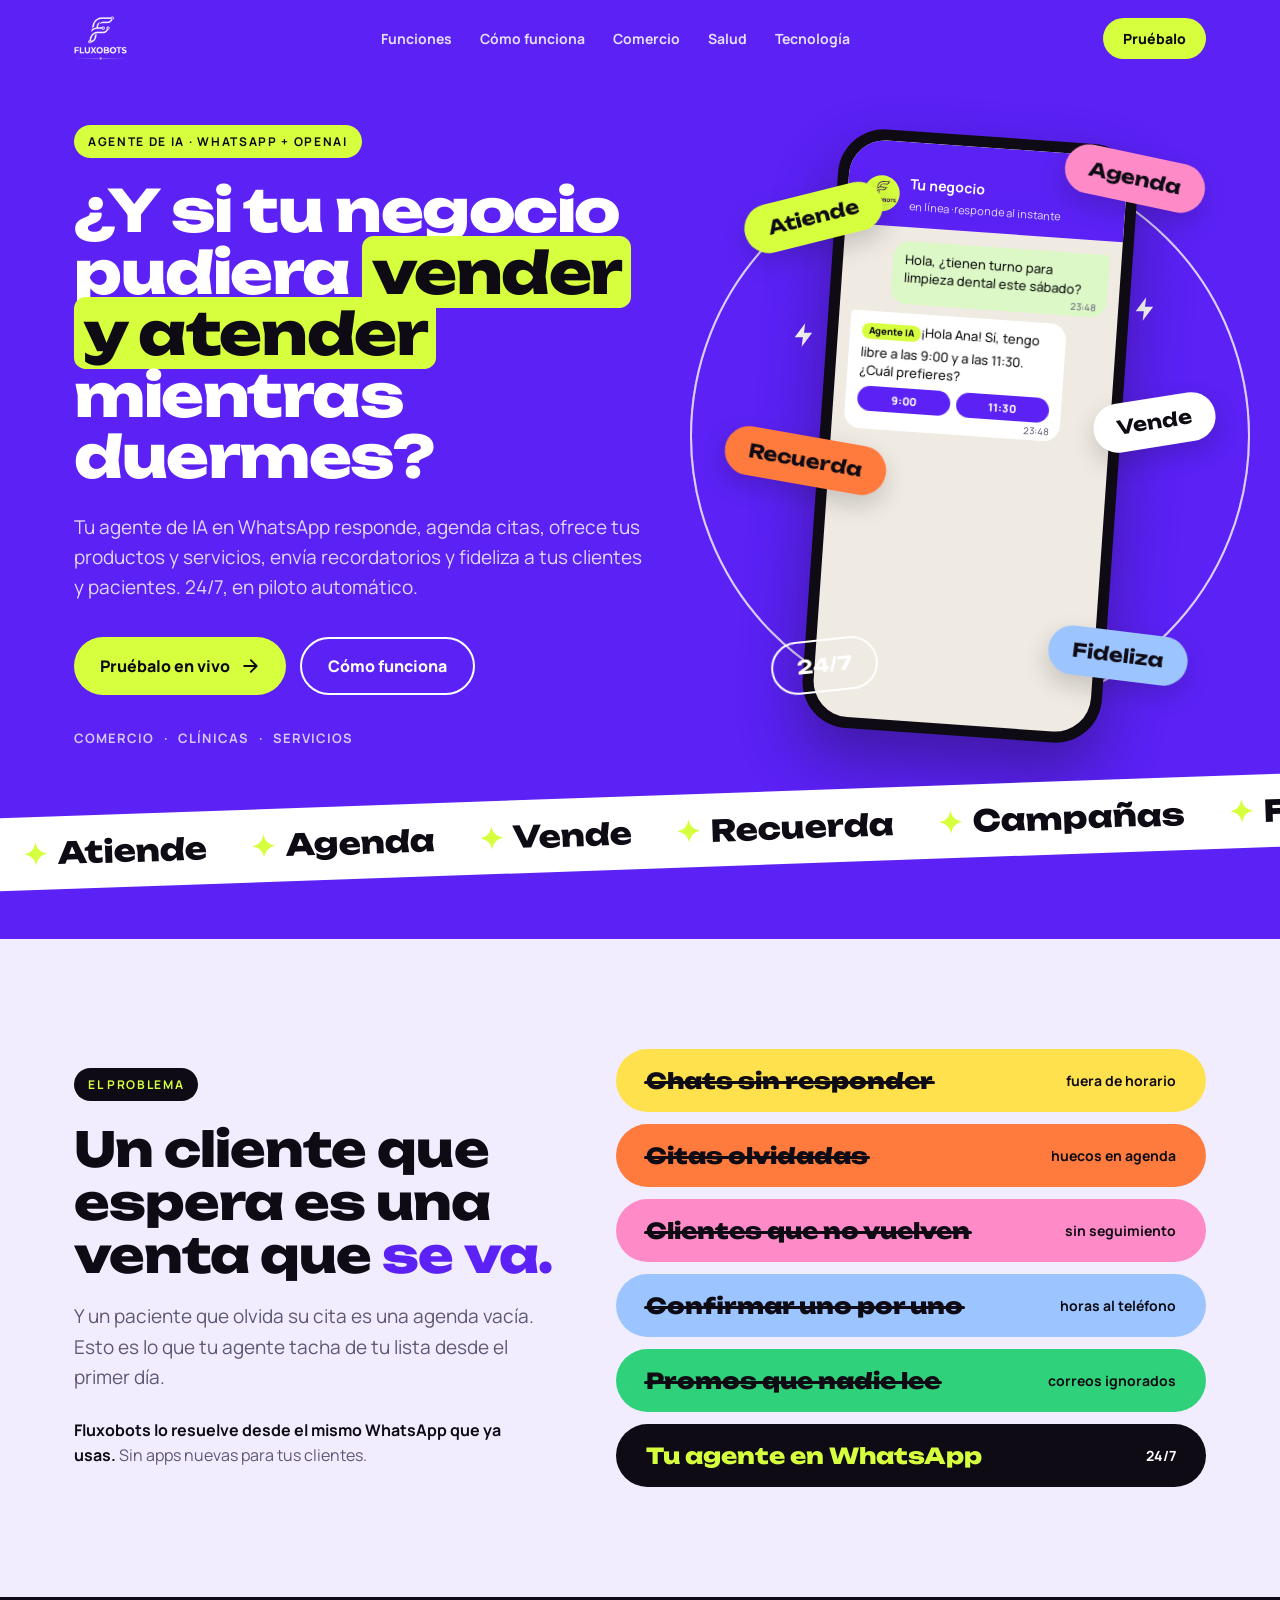
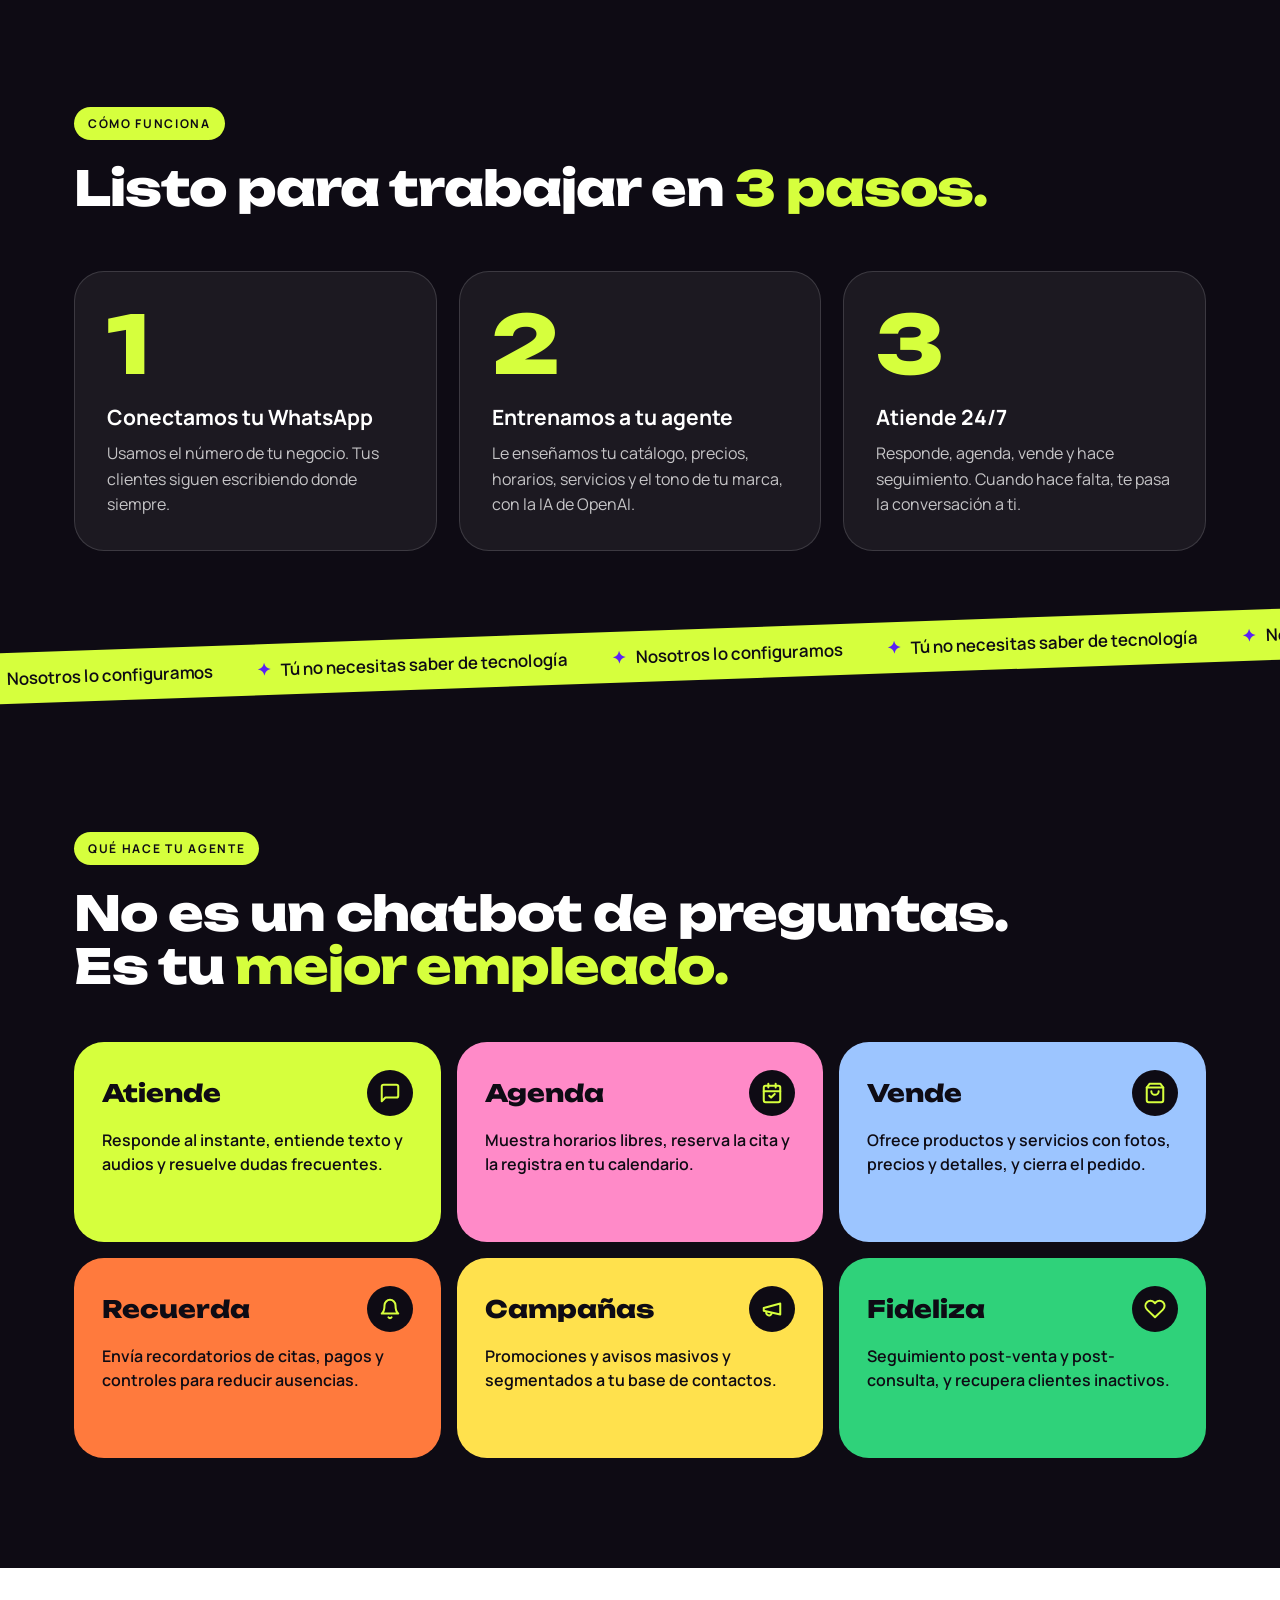
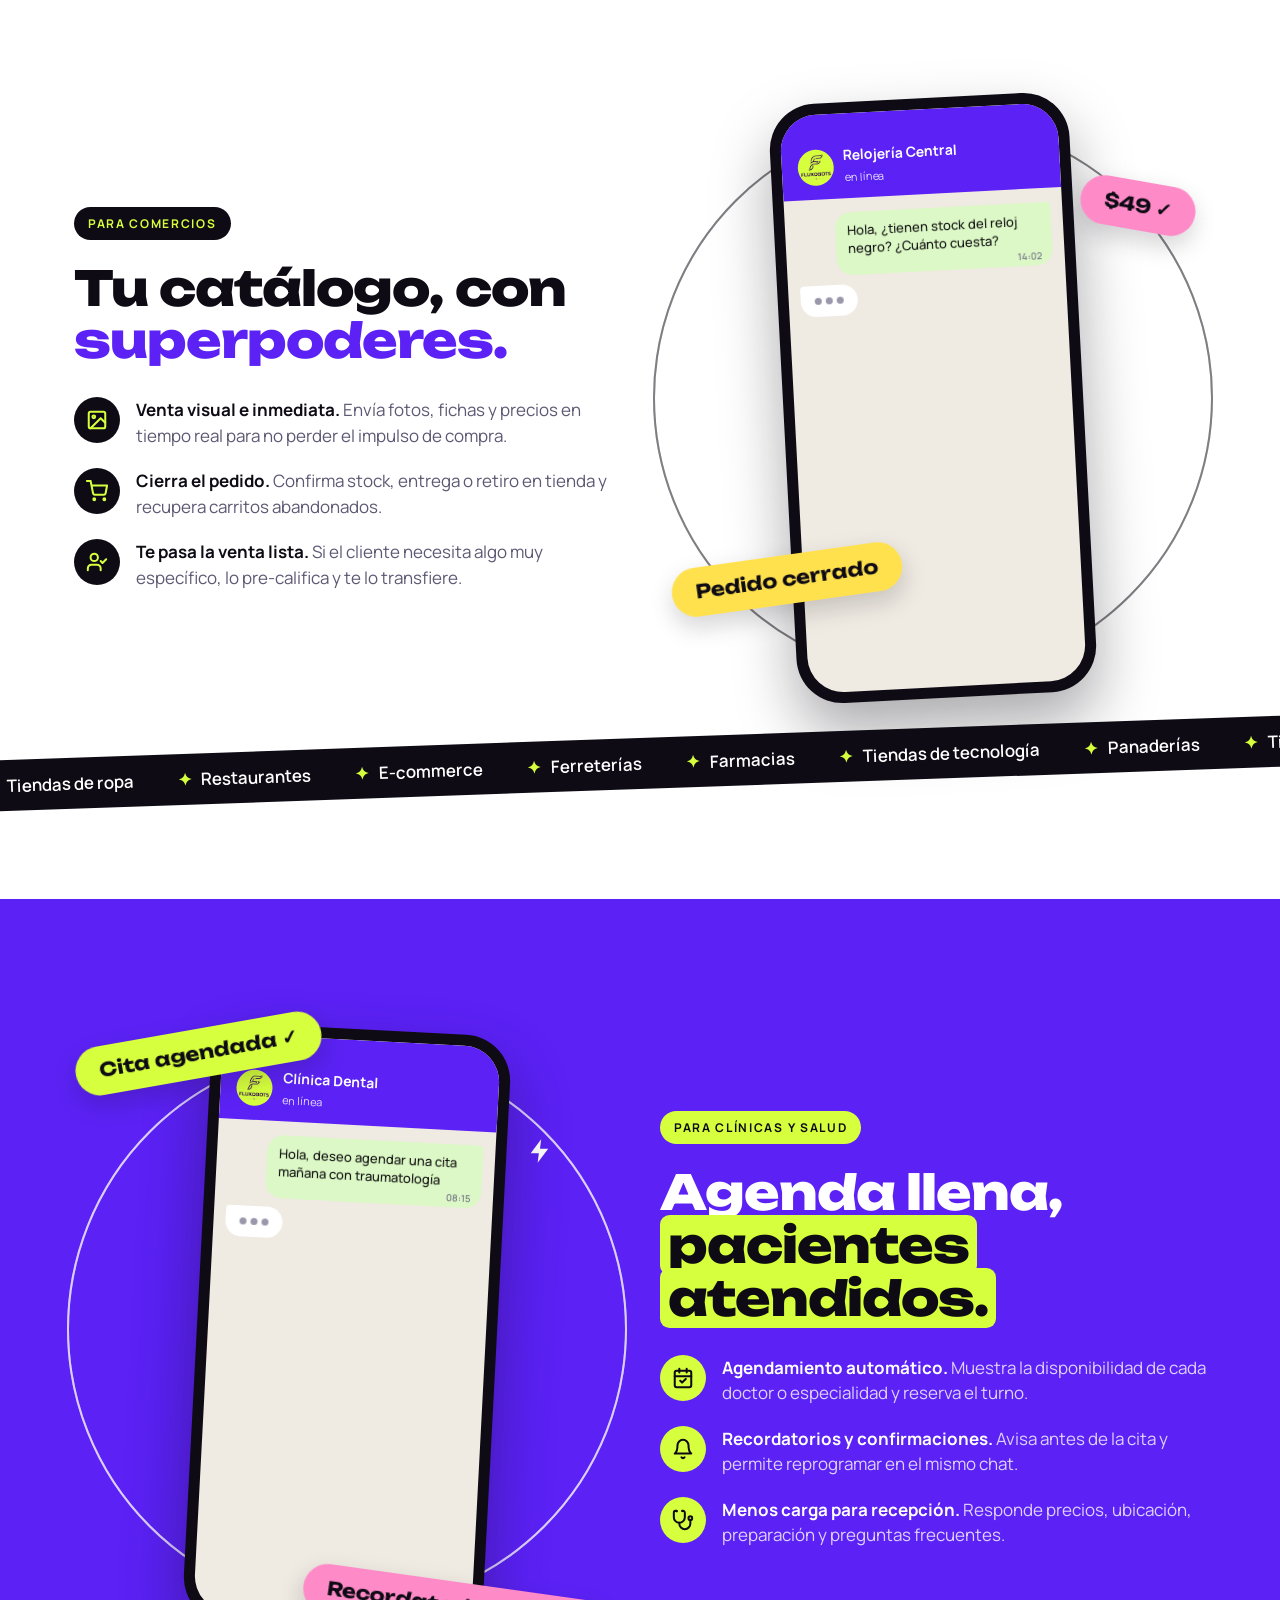
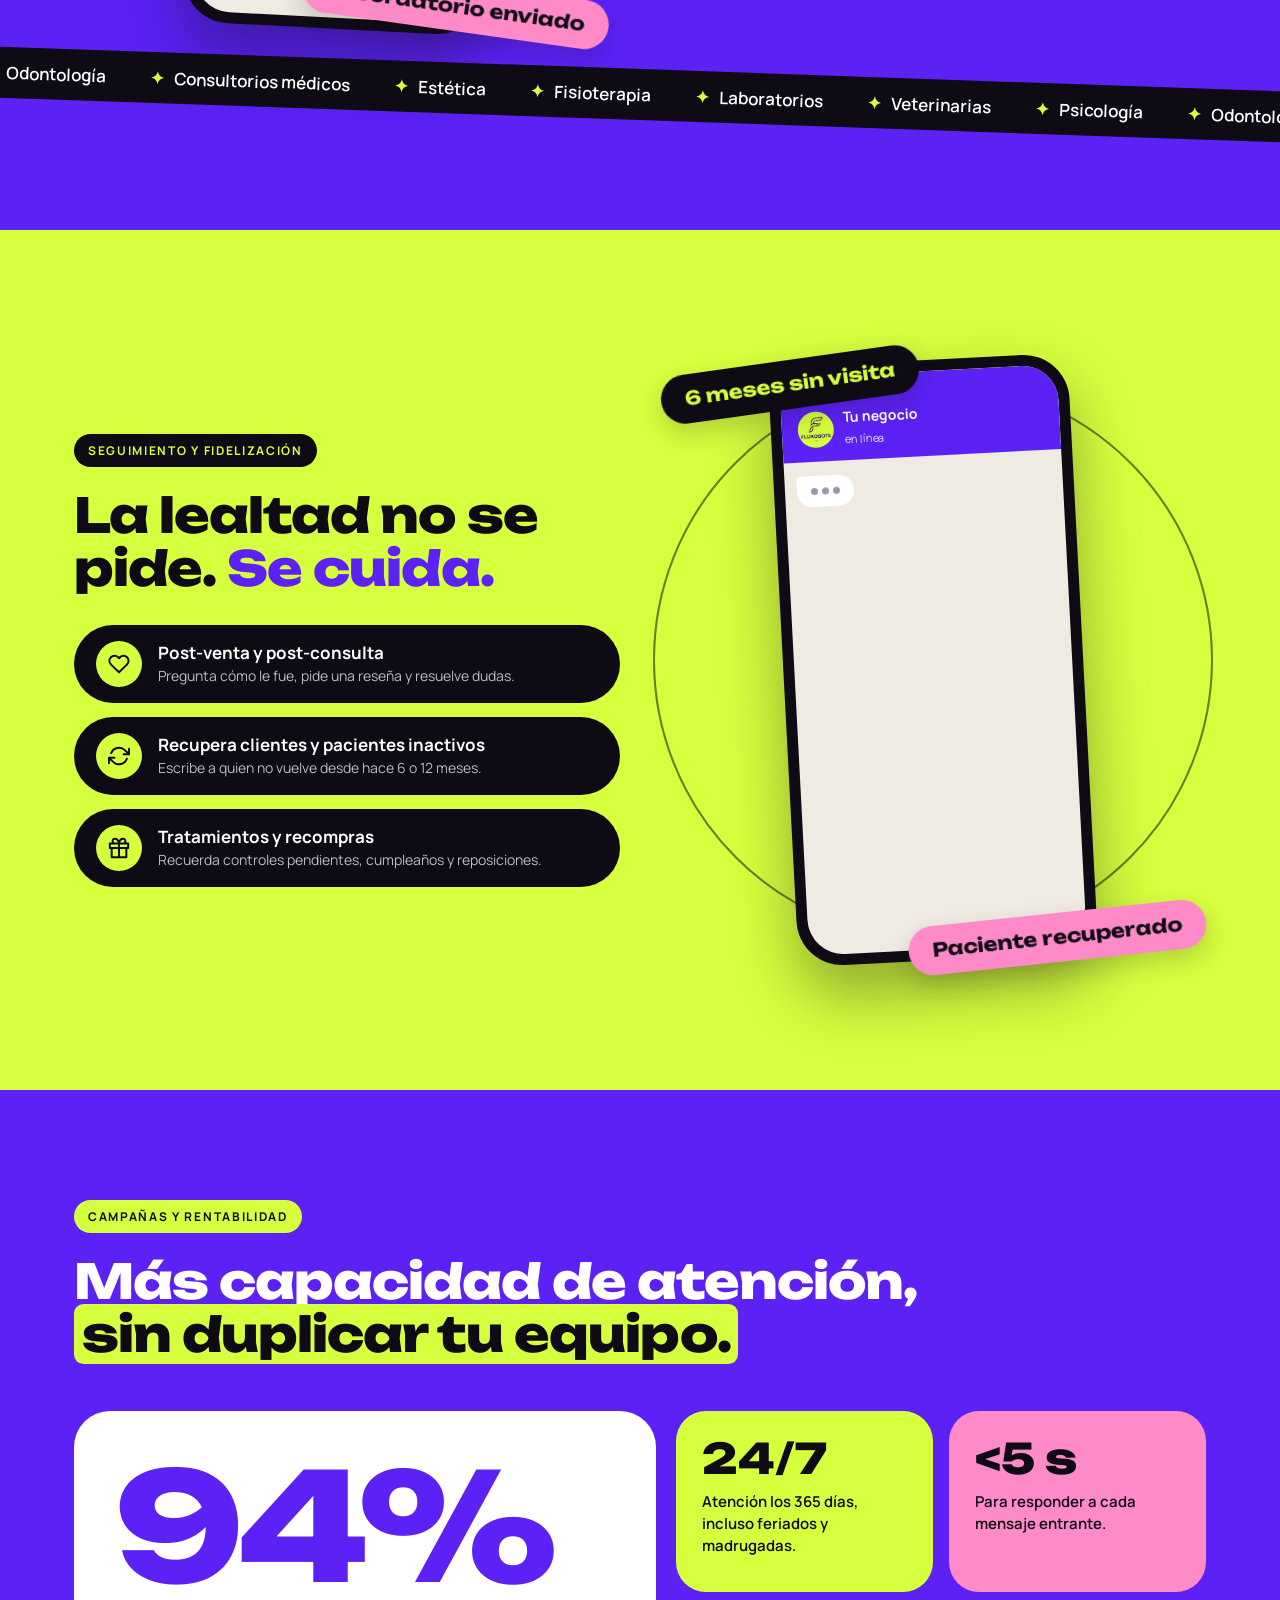
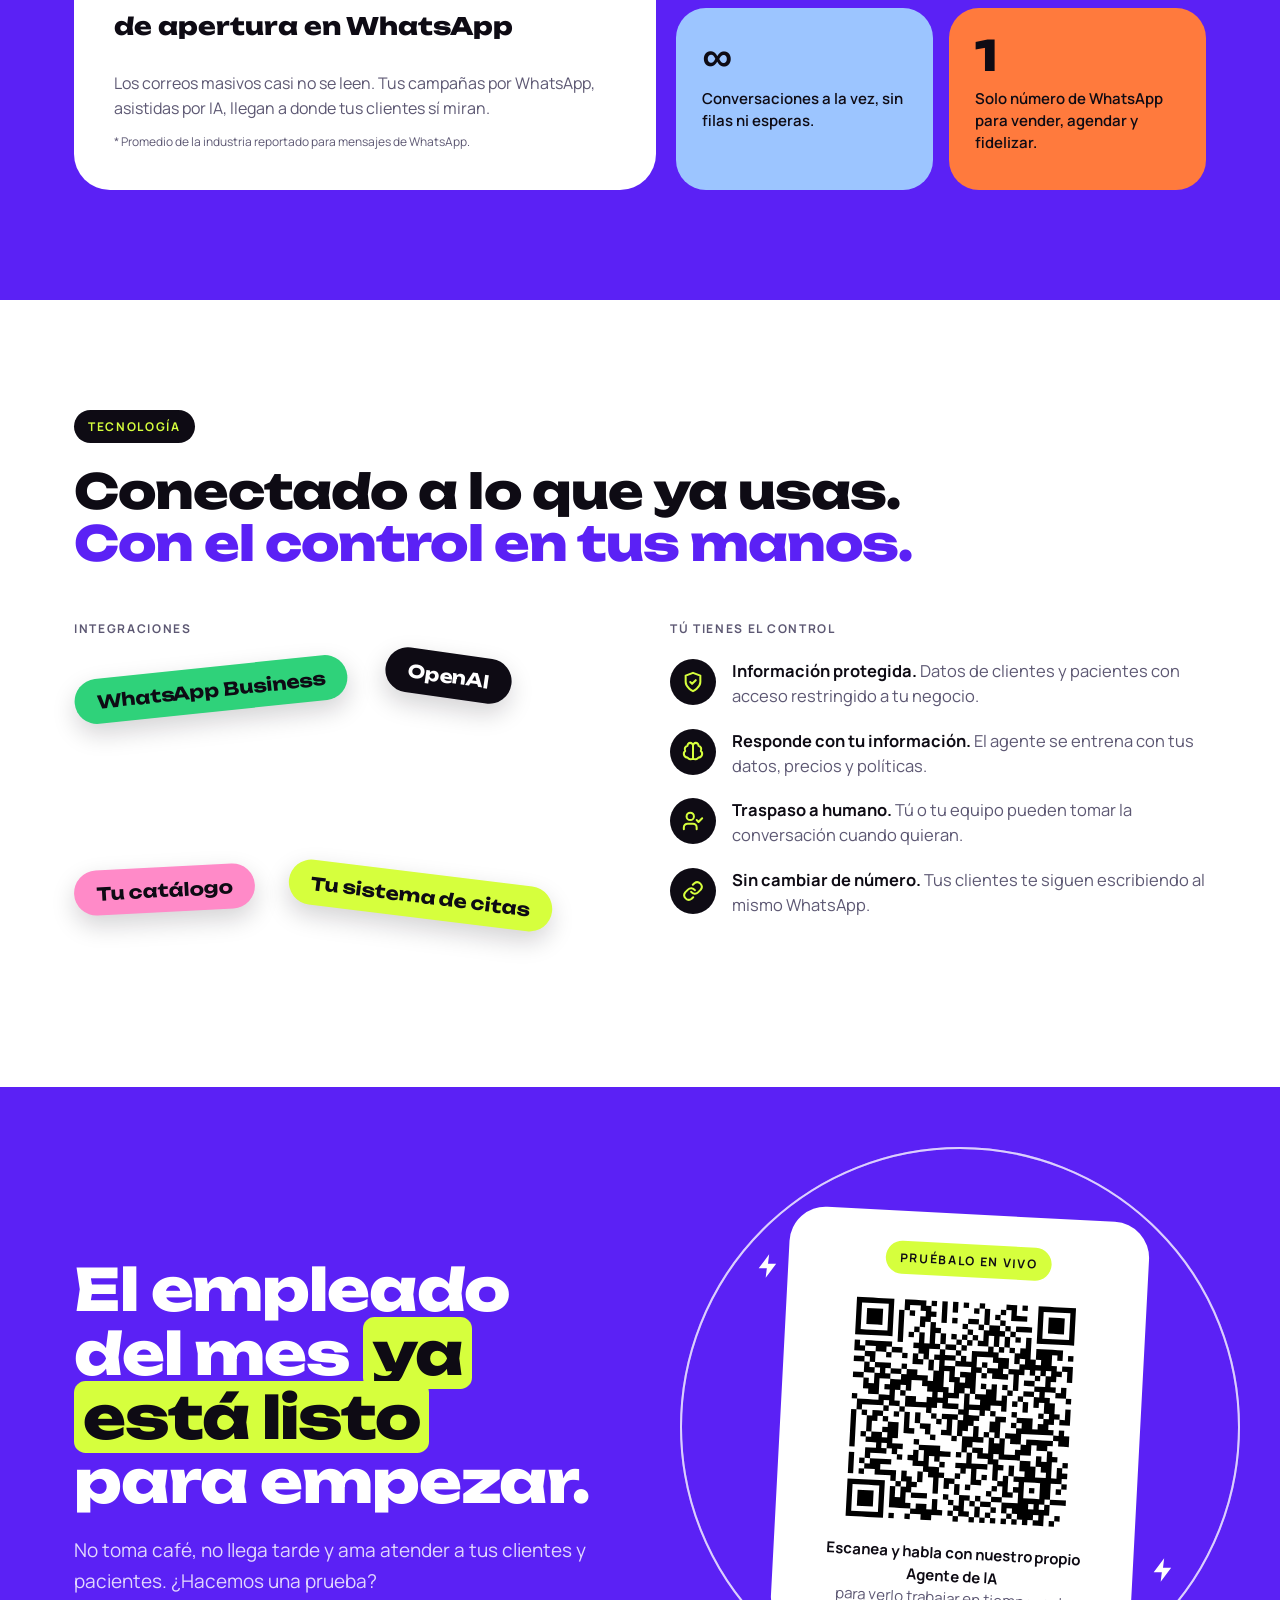
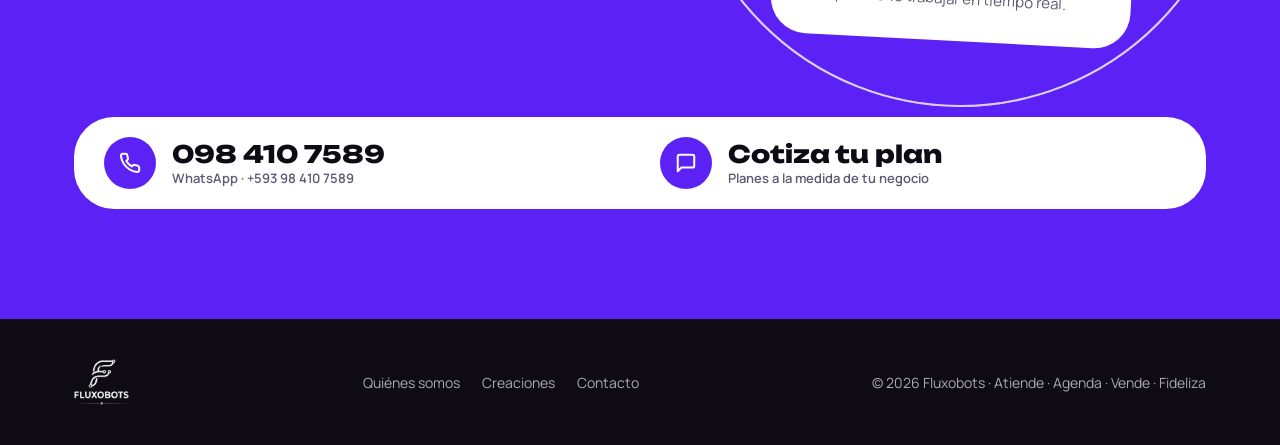
==== commit 89d569b1: "Convertir la portada en landing page animada Quita la barra de botones del brochure y lo rehace como" ====
--- a/index.html
+++ b/index.html
@@ -3,17 +3,19 @@
 <head>
 <meta charset="UTF-8">
 <meta name="viewport" content="width=device-width, initial-scale=1.0">
-<title>Brochure Fluxobots</title>
-<meta name="description" content="Brochure de Fluxobots: Agente de IA conectado a WhatsApp y OpenAI que atiende, agenda, vende, recuerda y fideliza a tus clientes y pacientes 24/7.">
+<title>Fluxobots · Agente de IA para WhatsApp</title>
+<meta name="description" content="Agente de IA conectado a WhatsApp y OpenAI que atiende, agenda, vende, recuerda y fideliza a tus clientes y pacientes 24/7.">
+<meta name="theme-color" content="#5b21f5">
+<link rel="icon" href="img/logo-transparente.png">
 <link rel="preconnect" href="https://fonts.googleapis.com">
 <link rel="preconnect" href="https://fonts.gstatic.com" crossorigin>
 <link href="https://fonts.googleapis.com/css2?family=Unbounded:wght@500;700;800&family=Manrope:wght@400;500;600;700;800&display=swap" rel="stylesheet">
 <style>
-/* Layout: slides 16:9 de color plano (violeta / blanco / negro / lima), stickers en píldora y cintas diagonales */
+/* Landing de una columna con secciones de color plano (violeta / blanco / negro / lima),
+   stickers en píldora, cintas en movimiento y chats animados */
 :root{
-  color-scheme:dark;
+  color-scheme:light;
   --violet:#5b21f5;
-  --violet-ink:#3a0fb8;
   --lime:#d6ff3d;
   --ink:#0e0b14;
   --paper:#ffffff;
@@ -27,81 +29,108 @@
   --wa-bubble:#dcf8c6;
   --display:'Unbounded','Arial Black',sans-serif;
   --body:'Manrope','Segoe UI',Arial,sans-serif;
+  --wrap:1180px;
+  --ease:cubic-bezier(.2,.8,.2,1);
 }
 *{box-sizing:border-box;margin:0;padding:0}
-html,body{background:var(--ink);color-scheme:dark}
-body{font-family:var(--body);color:var(--ink);-webkit-font-smoothing:antialiased;padding-block:32px 64px;padding-inline:16px}
-
-/* ---------- Barra (solo pantalla) ---------- */
-.toolbar{position:sticky;top:env(safe-area-inset-top,0px);z-index:10;display:flex;justify-content:center;gap:12px;padding:12px;margin:-32px -16px 24px;background:var(--ink)}
-.toolbar button,.toolbar a{font:700 14px var(--body);border:0;border-radius:999px;padding:11px 22px;cursor:pointer;text-decoration:none;color:var(--ink);background:var(--lime)}
-.toolbar a{background:var(--paper)}
-.toolbar :focus-visible{outline:3px solid var(--pink);outline-offset:2px}
-
-/* ---------- Lienzo ---------- */
-.deck{display:flex;flex-direction:column;align-items:center;gap:32px}
-.frame{width:calc(1200px * var(--s,1));height:calc(675px * var(--s,1))}
-.slide{width:1200px;height:675px;position:relative;overflow:hidden;transform:scale(var(--s,1));transform-origin:top left;border-radius:14px;padding:60px 72px;background:var(--paper)}
-.slide.v{background:var(--violet);color:var(--paper)}
-.slide.k{background:var(--ink);color:var(--paper)}
-.slide.l{background:var(--lime)}
-.slide.m{background:var(--mist)}
-
-/* Pie */
-.foot{position:absolute;left:72px;right:72px;bottom:26px;display:flex;align-items:center;justify-content:space-between;font:600 12px var(--body);letter-spacing:.06em;z-index:4}
-.foot img{height:34px}
-.foot .num{font:700 13px var(--display)}
-.v .foot,.k .foot{color:rgba(255,255,255,.7)}
+html{scroll-behavior:smooth}
+body{font-family:var(--body);color:var(--ink);background:var(--paper);-webkit-font-smoothing:antialiased;overflow-x:hidden}
+img{max-width:100%}
+a{color:inherit}
+:focus-visible{outline:3px solid var(--pink);outline-offset:3px;border-radius:6px}
+
+.wrap{max-width:var(--wrap);margin:0 auto;padding-inline:24px}
+section{position:relative;overflow:hidden}
+.pad{padding-block:110px}
+
+/* Colores de sección */
+.v{background:var(--violet);color:var(--paper)}
+.k{background:var(--ink);color:var(--paper)}
+.l{background:var(--lime);color:var(--ink)}
+.m{background:var(--mist)}
 
 /* Tipografía */
-.tag{display:inline-block;font:700 12px var(--body);letter-spacing:.14em;text-transform:uppercase;padding:8px 14px;border-radius:999px;background:var(--ink);color:var(--lime);margin-bottom:20px}
+.tag{display:inline-block;font:700 12px var(--body);letter-spacing:.14em;text-transform:uppercase;padding:8px 14px;border-radius:999px;background:var(--ink);color:var(--lime);margin-bottom:22px}
 .v .tag,.k .tag{background:var(--lime);color:var(--ink)}
-h1{font:800 46px/1.08 var(--display);letter-spacing:-.02em;text-wrap:balance}
-h2{font:800 36px/1.12 var(--display);letter-spacing:-.02em;text-wrap:balance}
-h3{font:700 19px/1.25 var(--body)}
-.lead{font-size:18px;line-height:1.55;max-width:560px;color:var(--grey)}
+h1{font:800 clamp(36px,4.6vw,58px)/1.06 var(--display);letter-spacing:-.025em;text-wrap:balance}
+h2{font:800 clamp(30px,4vw,48px)/1.1 var(--display);letter-spacing:-.02em;text-wrap:balance}
+h3{font:700 19px/1.3 var(--body)}
+.lead{font-size:clamp(17px,1.6vw,19px);line-height:1.6;max-width:580px;color:var(--grey)}
 .v .lead,.k .lead{color:rgba(255,255,255,.82)}
-.hl{background:var(--lime);color:var(--ink);padding:0 .18em;border-radius:.2em;-webkit-box-decoration-break:clone;box-decoration-break:clone}
 .hv{color:var(--violet)}
 .k .hv{color:var(--lime)}
 
-/* Stickers en píldora */
-.stk{position:absolute;z-index:3;font:700 19px var(--display);padding:12px 24px;border-radius:999px;color:var(--ink);background:var(--c,var(--lime));transform:rotate(var(--r,0deg));white-space:nowrap;box-shadow:0 10px 24px rgba(14,11,20,.18)}
+/* Resaltado lima que se "pinta" al aparecer */
+.hl{background:linear-gradient(var(--lime),var(--lime)) no-repeat 0 0/0% 100%;color:inherit;padding:0 .16em;border-radius:.2em;-webkit-box-decoration-break:clone;box-decoration-break:clone;transition:background-size 1s var(--ease) .35s,color .4s .6s}
+.in .hl,.no-js .hl{background-size:100% 100%;color:var(--ink)}
+
+/* Botones */
+.btn{display:inline-flex;align-items:center;gap:10px;font:800 16px var(--body);padding:16px 26px;border-radius:999px;text-decoration:none;transition:transform .25s var(--ease),box-shadow .25s}
+.btn:hover{transform:translateY(-3px) rotate(-1deg);box-shadow:0 12px 0 rgba(14,11,20,.25)}
+.btn.lime{background:var(--lime);color:var(--ink)}
+.btn.line{border:2px solid currentColor;color:inherit}
+.btn svg{width:20px;height:20px;fill:none;stroke:currentColor;stroke-width:2.2;stroke-linecap:round;stroke-linejoin:round}
+
+/* ---------- Navegación ---------- */
+.nav{position:sticky;top:0;z-index:50;background:var(--violet);color:var(--paper);transition:box-shadow .3s}
+.nav.scrolled{box-shadow:0 6px 0 rgba(14,11,20,.18)}
+.nav .wrap{display:flex;align-items:center;justify-content:space-between;height:76px;gap:20px}
+.nav img{height:44px;display:block}
+.nav ul{display:flex;gap:28px;list-style:none;font:700 14px var(--body)}
+.nav ul a{text-decoration:none;opacity:.85;position:relative}
+.nav ul a::after{content:"";position:absolute;left:0;right:0;bottom:-6px;height:3px;border-radius:3px;background:var(--lime);transform:scaleX(0);transition:transform .3s var(--ease)}
+.nav ul a:hover{opacity:1}
+.nav ul a:hover::after{transform:scaleX(1)}
+.nav .btn{padding:11px 20px;font-size:14px}
+
+/* ---------- Stickers ---------- */
+.stk{position:absolute;z-index:4;font:700 clamp(14px,1.5vw,19px) var(--display);padding:.65em 1.25em;border-radius:999px;color:var(--ink);background:var(--c,var(--lime));white-space:nowrap;box-shadow:0 10px 24px rgba(14,11,20,.18);transform:rotate(var(--r,0deg));animation:bob 5s ease-in-out infinite;animation-delay:var(--d,0s)}
 .stk.w{background:var(--paper)}
 .stk.o{background:transparent;color:var(--paper);border:2px solid var(--paper);box-shadow:none}
-
-/* Cinta diagonal */
-.tape{position:absolute;left:-60px;right:-60px;height:48px;background:var(--ink);color:var(--paper);transform:rotate(var(--r,-4deg));display:flex;align-items:center;gap:28px;padding-left:40px;white-space:nowrap;font:600 16px var(--body);z-index:3}
-.tape b{color:var(--lime);font-weight:800}
+@keyframes bob{0%,100%{transform:translateY(0) rotate(var(--r,0deg))}50%{transform:translateY(-12px) rotate(calc(var(--r,0deg) * -.4))}}
+/* Entrada de stickers con rebote */
+.js .pop{opacity:0;scale:.3}
+.in .pop,.pop.in{opacity:1;scale:1;transition:scale .7s cubic-bezier(.34,1.7,.5,1) var(--pd,0s),opacity .3s var(--pd,0s)}
+
+/* ---------- Cintas en movimiento ---------- */
+.tape{position:relative;z-index:3;background:var(--ink);color:var(--paper);transform:rotate(var(--r,-2deg));margin-inline:-40px;overflow:hidden;padding-block:14px;font:600 17px var(--body)}
+.tape .track{display:flex;width:max-content;animation:marquee var(--t,40s) linear infinite}
+.tape.rev .track{animation-direction:reverse}
+.tape span{padding-inline:22px;white-space:nowrap}
+.tape b{color:var(--lime);margin-right:10px}
 .tape.lime{background:var(--lime);color:var(--ink)}
 .tape.lime b{color:var(--violet)}
-
-/* Anillos */
-.rings{position:absolute;border-radius:50%;border:2px solid rgba(255,255,255,.35);pointer-events:none}
-.rings::before,.rings::after{content:"";position:absolute;border-radius:50%;border:2px solid rgba(255,255,255,.25)}
-.rings::before{inset:60px}
-.rings::after{inset:120px}
-.dark-rings{border-color:rgba(14,11,20,.2)}
-.dark-rings::before,.dark-rings::after{border-color:rgba(14,11,20,.14)}
+.tape.big{font:800 clamp(20px,2.4vw,30px) var(--display);padding-block:18px}
+@keyframes marquee{to{transform:translateX(-50%)}}
+
+/* ---------- Anillos que laten ---------- */
+.rings{position:absolute;inset:50% auto auto 50%;width:560px;height:560px;translate:-50% -50%;pointer-events:none}
+.rings i{position:absolute;inset:0;border-radius:50%;border:2px solid var(--rc,rgba(255,255,255,.4));animation:ring 4.5s ease-out infinite}
+.rings i:nth-child(2){animation-delay:1.5s}
+.rings i:nth-child(3){animation-delay:3s}
+.dark-rings{--rc:rgba(14,11,20,.22)}
+@keyframes ring{0%{transform:scale(.45);opacity:0}25%{opacity:1}100%{transform:scale(1.05);opacity:0}}
 
 /* Destellos */
-.spark{position:absolute;width:26px;height:26px;color:var(--paper);transform:rotate(var(--r,0deg))}
+.spark{position:absolute;width:28px;height:28px;color:var(--paper);animation:twinkle 2.6s ease-in-out infinite;animation-delay:var(--d,0s)}
 .spark svg{width:100%;height:100%;fill:currentColor}
+@keyframes twinkle{0%,100%{transform:scale(.7) rotate(var(--r,0deg));opacity:.5}50%{transform:scale(1.15) rotate(calc(var(--r,0deg) + 12deg));opacity:1}}
 
 /* Íconos */
-.ico{width:48px;height:48px;border-radius:50%;display:grid;place-items:center;background:var(--ink);color:var(--lime);flex:none}
-.ico svg{width:24px;height:24px;fill:none;stroke:currentColor;stroke-width:2.2;stroke-linecap:round;stroke-linejoin:round}
-
-/* ---------- Teléfono ---------- */
-.phone{position:absolute;width:290px;height:580px;border-radius:44px;background:var(--ink);padding:11px;z-index:2;box-shadow:0 30px 60px rgba(14,11,20,.35)}
-.screen{width:100%;height:100%;border-radius:34px;overflow:hidden;background:#efeae2;display:flex;flex-direction:column}
-.wa-head{background:var(--violet);color:#fff;padding:30px 16px 12px;display:flex;align-items:center;gap:10px}
-.wa-head .av{width:34px;height:34px;border-radius:50%;background:var(--lime);display:grid;place-items:center;overflow:hidden}
-.wa-head .av img{width:28px}
+.ico{width:46px;height:46px;border-radius:50%;display:grid;place-items:center;background:var(--ink);color:var(--lime);flex:none}
+.ico svg{width:22px;height:22px;fill:none;stroke:currentColor;stroke-width:2.2;stroke-linecap:round;stroke-linejoin:round}
+
+/* ---------- Teléfono con chat animado ---------- */
+.stage{position:relative;display:grid;place-items:center;min-height:640px}
+.phone{position:relative;z-index:2;width:300px;height:600px;border-radius:46px;background:var(--ink);padding:11px;box-shadow:0 30px 60px rgba(14,11,20,.35);transform:rotate(var(--pr,3deg))}
+.screen{width:100%;height:100%;border-radius:36px;overflow:hidden;background:#efeae2;display:flex;flex-direction:column}
+.wa-head{background:var(--violet);color:#fff;padding:32px 16px 12px;display:flex;align-items:center;gap:10px}
+.wa-head .av{width:36px;height:36px;border-radius:50%;background:var(--lime);display:grid;place-items:center;overflow:hidden;flex:none}
+.wa-head .av img{width:30px}
 .wa-head b{font-size:14px;display:block}
 .wa-head small{font-size:11px;opacity:.85}
-.chat{flex:1;padding:14px 12px;display:flex;flex-direction:column;gap:9px}
-.msg{max-width:85%;padding:9px 12px 17px;border-radius:16px;font-size:12.5px;line-height:1.4;position:relative;color:#111;font-family:var(--body);font-weight:500}
+.chat{flex:1;padding:14px 12px;display:flex;flex-direction:column;gap:9px;overflow:hidden}
+.msg{max-width:85%;padding:9px 12px 18px;border-radius:16px;font-size:13px;line-height:1.4;position:relative;color:#111;font-weight:500}
 .msg time{position:absolute;right:10px;bottom:3px;font-size:9.5px;color:#6b6780}
 .msg.in{align-self:flex-end;background:var(--wa-bubble);border-top-right-radius:4px}
 .msg.ai{align-self:flex-start;background:#fff;border-top-left-radius:4px}
@@ -112,127 +141,159 @@
 .msg .prod span{font-size:11px;color:var(--violet);font-weight:800}
 .msg .btns{display:flex;gap:6px;margin-top:7px}
 .msg .btns span{flex:1;text-align:center;font-size:11px;font-weight:800;color:var(--paper);border-radius:999px;padding:5px 4px;background:var(--violet)}
-
-/* ---------- 01 Portada ---------- */
-.s1 .copy{position:relative;z-index:3;max-width:590px}
-.s1 .logo-top{height:62px;margin-bottom:34px}
-.s1 h1{margin-bottom:20px}
-.s1 .lead{margin-bottom:26px}
-.s1 .rings{width:520px;height:520px;right:30px;top:90px}
-.s1 .phone{right:145px;top:58px;transform:rotate(5deg)}
-
-/* ---------- 02 Problema ---------- */
-.s2 .copy{max-width:470px}
-.s2 .lead{margin-top:18px}
-.s2 .list{position:absolute;right:72px;top:70px;width:540px;display:flex;flex-direction:column;gap:12px}
-.s2 .row{display:flex;align-items:center;justify-content:space-between;border-radius:999px;padding:18px 30px;background:var(--c)}
-.s2 .row h3{font:800 22px var(--display);text-decoration:line-through;text-decoration-thickness:3px}
-.s2 .row span{font:700 14px var(--body)}
-.s2 .row.ok{background:var(--ink);color:var(--paper)}
-.s2 .row.ok h3{text-decoration:none;color:var(--lime)}
-.s2 .note{margin-top:30px;font-size:16px;line-height:1.5;color:var(--grey);max-width:430px}
-.s2 .note b{color:var(--ink)}
-
-/* ---------- 03 Cómo funciona ---------- */
-.s3 .steps{display:grid;grid-template-columns:repeat(3,1fr);gap:22px;margin-top:40px}
-.s3 .step{border-radius:28px;padding:28px;background:rgba(255,255,255,.07);border:1.5px solid rgba(255,255,255,.14)}
-.s3 .n{font:800 64px/1 var(--display);color:var(--lime)}
-.s3 h3{margin-top:18px;font-size:20px}
-.s3 p{font-size:15px;line-height:1.55;color:rgba(255,255,255,.75);margin-top:8px}
-.s3 .tape{bottom:96px}
-
-/* ---------- 04 Funciones ---------- */
-.s4 .grid{display:grid;grid-template-columns:repeat(3,1fr);gap:14px;margin-top:30px}
-.s4 .f{border-radius:28px;padding:22px 24px;background:var(--c);color:var(--ink);display:flex;flex-direction:column;gap:10px;min-height:150px}
-.s4 .f .top{display:flex;align-items:center;justify-content:space-between}
-.s4 .f h3{font:800 22px var(--display)}
-.s4 .f p{font-size:14.5px;line-height:1.45;font-weight:600}
-.s4 .f .ico{width:40px;height:40px}
-.s4 .f .ico svg{width:20px;height:20px}
-
-/* ---------- 05 / 06 Demos ---------- */
-.demo .copy{max-width:560px;position:relative;z-index:3}
-.demo ul{list-style:none;margin-top:26px;display:flex;flex-direction:column;gap:16px}
-.demo li{display:flex;gap:14px;align-items:flex-start;font-size:16px;line-height:1.45;color:var(--grey)}
+.typing{align-self:flex-start;background:#fff;border-radius:16px;border-top-left-radius:4px;padding:12px 14px;display:none;gap:4px}
+.typing i{width:7px;height:7px;border-radius:50%;background:#9a96ab;animation:dot 1s infinite}
+.typing i:nth-child(2){animation-delay:.15s}
+.typing i:nth-child(3){animation-delay:.3s}
+@keyframes dot{0%,60%,100%{transform:translateY(0);opacity:.5}30%{transform:translateY(-4px);opacity:1}}
+/* Con JS, los mensajes aparecen uno a uno */
+.js .chat .msg{display:none}
+.js .chat .msg.show{display:block;animation:msgIn .45s var(--ease) both}
+.js .chat .typing.show{display:flex;animation:msgIn .3s var(--ease) both}
+@keyframes msgIn{from{opacity:0;transform:translateY(14px) scale(.96)}to{opacity:1;transform:none}}
+
+/* ---------- Revelado al hacer scroll ---------- */
+.js .rv{opacity:0;transform:translateY(40px)}
+.js .rv.in{opacity:1;transform:none;transition:opacity .8s var(--ease) var(--rd,0s),transform .8s var(--ease) var(--rd,0s)}
+
+/* ---------- Hero ---------- */
+.hero{padding-block:40px 0}
+.hero .grid{display:grid;grid-template-columns:1.15fr .85fr;align-items:center;gap:20px}
+.hero h1{margin-bottom:24px}
+.hero .lead{margin-bottom:34px}
+.hero .ctas{display:flex;gap:14px;flex-wrap:wrap}
+.hero .tape{margin-top:40px}
+.hero .chips{display:flex;gap:10px;flex-wrap:wrap;margin-top:34px;font:700 13px var(--body);letter-spacing:.08em;text-transform:uppercase;opacity:.75}
+
+/* ---------- Problema ---------- */
+.problem .grid{display:grid;grid-template-columns:.9fr 1.1fr;gap:60px;align-items:center}
+.problem .note{margin-top:26px;font-size:16px;line-height:1.55;color:var(--grey);max-width:440px}
+.problem .note b{color:var(--ink)}
+.list{display:flex;flex-direction:column;gap:12px}
+.row{display:flex;align-items:center;justify-content:space-between;gap:16px;border-radius:999px;padding:18px 30px;background:var(--c);transition:transform .3s var(--ease)}
+.row:hover{transform:translateX(-8px) rotate(-1deg)}
+.row h3{font:800 clamp(16px,1.8vw,22px) var(--display);position:relative;display:inline-block}
+.row h3::after{content:"";position:absolute;left:-2px;right:-2px;top:52%;height:3px;border-radius:3px;background:var(--ink);transform:scaleX(var(--strike,1));transform-origin:left;transition:transform .6s var(--ease) var(--sd,0s)}
+.js .row h3::after{--strike:0}
+.js .list.in .row h3::after{--strike:1}
+.row span{font:700 14px var(--body);white-space:nowrap}
+.row.ok{background:var(--ink);color:var(--paper)}
+.row.ok h3{color:var(--lime)}
+.row.ok h3::after{display:none}
+
+/* ---------- Cómo funciona ---------- */
+.steps{display:grid;grid-template-columns:repeat(3,1fr);gap:22px;margin-top:56px;position:relative}
+.step{border-radius:30px;padding:32px;background:rgba(255,255,255,.06);border:1.5px solid rgba(255,255,255,.14);transition:transform .35s var(--ease),background .35s}
+.step:hover{transform:translateY(-8px);background:rgba(214,255,61,.08)}
+.step .n{font:800 80px/1 var(--display);color:var(--lime)}
+.step h3{margin-top:20px;font-size:21px}
+.step p{font-size:16px;line-height:1.6;color:rgba(255,255,255,.75);margin-top:10px}
+.how .tape{margin-top:80px}
+
+/* ---------- Funciones ---------- */
+.feats{display:grid;grid-template-columns:repeat(3,1fr);gap:16px;margin-top:50px}
+.f{border-radius:30px;padding:28px;background:var(--c);color:var(--ink);display:flex;flex-direction:column;gap:12px;min-height:200px;transition:transform .35s var(--ease)}
+.f:hover{transform:translateY(-8px) rotate(var(--hr,-1.5deg))}
+.f:nth-child(even){--hr:1.5deg}
+.f .top{display:flex;align-items:center;justify-content:space-between}
+.f h3{font:800 24px var(--display)}
+.f p{font-size:16px;line-height:1.5;font-weight:600}
+.f .ico{transition:transform .5s var(--ease)}
+.f:hover .ico{transform:rotate(-15deg) scale(1.12)}
+
+/* ---------- Demos ---------- */
+.demo .grid{display:grid;grid-template-columns:1fr 1fr;gap:40px;align-items:center}
+.demo ul{list-style:none;margin-top:30px;display:flex;flex-direction:column;gap:20px}
+.demo li{display:flex;gap:16px;align-items:flex-start;font-size:17px;line-height:1.5;color:var(--grey)}
 .demo li b{color:var(--ink)}
 .demo.v li{color:rgba(255,255,255,.8)}
 .demo.v li b{color:var(--paper)}
 .demo.v .ico{background:var(--lime);color:var(--ink)}
-.demo li .ico{width:40px;height:40px}
-.demo li .ico svg{width:20px;height:20px}
-.demo .phone{right:110px;top:34px}
-.demo .rings{width:480px;height:480px;right:15px;top:40px}
-.demo .tape{bottom:104px;--r:-3deg;z-index:1}
-
-/* ---------- 07 Fidelización ---------- */
-.s7 .copy{max-width:560px}
-.s7 .flows{display:flex;flex-direction:column;gap:12px;margin-top:26px}
-.s7 .flow{display:flex;gap:16px;align-items:center;padding:16px 20px;border-radius:999px;background:var(--ink);color:var(--paper)}
-.s7 .flow h3{font-size:16.5px}
-.s7 .flow p{font-size:13.5px;color:rgba(255,255,255,.72);margin-top:2px}
-.s7 .flow .ico{background:var(--lime);color:var(--ink);width:44px;height:44px}
-.s7 .phone{right:110px;top:34px}
-.s7 .rings{width:480px;height:480px;right:15px;top:40px}
-
-/* ---------- 08 Resultados ---------- */
-.s8 .row{display:grid;grid-template-columns:1.1fr 1fr;gap:20px;margin-top:30px}
-.s8 .big{background:var(--paper);color:var(--ink);border-radius:32px;padding:32px 34px;display:flex;flex-direction:column;justify-content:space-between;min-height:330px}
-.s8 .big .k{font:800 110px/1 var(--display);letter-spacing:-.04em;color:var(--violet)}
-.s8 .big h3{font:800 22px var(--display);margin-top:10px}
-.s8 .big p{font-size:15px;line-height:1.5;color:var(--grey)}
-.s8 .big small{font-size:11px;color:var(--grey);margin-top:12px;display:block}
-.s8 .stats{display:grid;grid-template-columns:1fr 1fr;gap:14px}
-.s8 .stat{border-radius:28px;padding:22px;background:var(--c);color:var(--ink)}
-.s8 .stat .k{font:800 34px/1 var(--display)}
-.s8 .stat p{font-size:14px;line-height:1.4;font-weight:600;margin-top:10px}
-
-/* ---------- 09 Tecnología ---------- */
-.s9 .cols{display:grid;grid-template-columns:1fr 1fr;gap:40px;margin-top:30px}
-.s9 h4{font:700 12px var(--body);letter-spacing:.14em;text-transform:uppercase;color:var(--grey)}
-.s9 .cloud{position:relative;height:290px;margin-top:10px}
-.s9 .cloud .stk{font-size:17px;padding:12px 22px}
-.s9 .sec{display:flex;flex-direction:column;gap:16px;margin-top:18px}
-.s9 .sec div{display:flex;gap:14px;align-items:flex-start;font-size:15.5px;line-height:1.45;color:var(--grey)}
-.s9 .sec b{color:var(--ink)}
-.s9 .sec .ico{width:40px;height:40px}
-.s9 .sec .ico svg{width:20px;height:20px}
-
-/* ---------- 10 Cierre ---------- */
-.s10 .copy{max-width:600px;position:relative;z-index:3}
-.s10 .logo-top{height:54px;margin-bottom:30px}
-.s10 h1{font-size:44px;margin-bottom:20px}
-.s10 .qr{position:absolute;right:96px;top:60px;width:350px;background:var(--paper);border-radius:32px;padding:28px;text-align:center;color:var(--ink);transform:rotate(3deg);z-index:2}
-.s10 .qr .lbl{display:inline-block;font:700 12px var(--body);letter-spacing:.14em;color:var(--ink);background:var(--lime);padding:8px 14px;border-radius:999px}
-.s10 .qr img{width:230px;height:230px;margin:18px auto 14px;display:block}
-.s10 .qr p{font-size:15px;line-height:1.45;color:var(--grey)}
-.s10 .qr p b{color:var(--ink)}
-.s10 .bar{position:absolute;left:72px;right:72px;bottom:70px;display:flex;align-items:center;background:var(--paper);border-radius:999px;padding:10px;z-index:3}
-.s10 .bar a{flex:1;display:flex;align-items:center;gap:14px;padding:6px 18px;color:var(--ink);text-decoration:none;font:800 20px var(--display)}
-.s10 .bar a + a{border-left:2px solid var(--violet)}
-.s10 .bar small{display:block;font:600 12px var(--body);color:var(--grey);letter-spacing:0}
-.s10 .bar .ico{background:var(--violet);color:var(--paper)}
-.s10 .foot{bottom:22px}
-
-/* ---------- Impresión / PDF ---------- */
-@page{size:1200px 675px;margin:0}
-@media print{
-  html,body{background:none;padding:0}
-  .toolbar{display:none}
-  .deck{gap:0;display:block}
-  .frame{width:1200px;height:675px;break-after:page;page-break-after:always}
-  .frame:last-child{break-after:auto;page-break-after:auto}
-  .slide{transform:none;border-radius:0}
-  *{-webkit-print-color-adjust:exact;print-color-adjust:exact}
+.demo .tape{margin-top:20px}
+
+/* ---------- Fidelización ---------- */
+.flows{display:flex;flex-direction:column;gap:14px;margin-top:30px}
+.flow{display:flex;gap:16px;align-items:center;padding:16px 22px;border-radius:999px;background:var(--ink);color:var(--paper);transition:transform .3s var(--ease)}
+.flow:hover{transform:translateX(10px)}
+.flow h3{font-size:17px}
+.flow p{font-size:14px;color:rgba(255,255,255,.72);margin-top:2px}
+.flow .ico{background:var(--lime);color:var(--ink)}
+
+/* ---------- Resultados ---------- */
+.res .grid{display:grid;grid-template-columns:1.1fr 1fr;gap:20px;margin-top:50px}
+.big{background:var(--paper);color:var(--ink);border-radius:36px;padding:40px;display:flex;flex-direction:column;justify-content:space-between;gap:30px}
+.big .num{font:800 clamp(90px,12vw,150px)/1 var(--display);letter-spacing:-.04em;color:var(--violet)}
+.big h3{font:800 24px var(--display);margin-top:10px}
+.big p{font-size:16px;line-height:1.55;color:var(--grey)}
+.big small{font-size:12px;color:var(--grey);margin-top:12px;display:block}
+.stats{display:grid;grid-template-columns:1fr 1fr;gap:16px}
+.stat{border-radius:30px;padding:26px;background:var(--c);color:var(--ink);transition:transform .35s var(--ease)}
+.stat:hover{transform:rotate(-2deg) scale(1.03)}
+.stat .num{font:800 clamp(30px,3.4vw,42px)/1 var(--display)}
+.stat p{font-size:15px;line-height:1.45;font-weight:600;margin-top:12px}
+
+/* ---------- Tecnología ---------- */
+.tech .grid{display:grid;grid-template-columns:1fr 1fr;gap:60px;margin-top:50px}
+.tech h4{font:700 12px var(--body);letter-spacing:.14em;text-transform:uppercase;color:var(--grey)}
+.cloud{position:relative;height:330px;margin-top:10px}
+.cloud .stk{font-size:clamp(14px,1.5vw,18px)}
+.sec{display:flex;flex-direction:column;gap:20px;margin-top:22px}
+.sec div{display:flex;gap:16px;align-items:flex-start;font-size:16.5px;line-height:1.5;color:var(--grey)}
+.sec b{color:var(--ink)}
+
+/* ---------- Cierre ---------- */
+.cta .grid{display:grid;grid-template-columns:1.1fr .9fr;gap:40px;align-items:center}
+.cta h2{font-size:clamp(34px,4.6vw,58px);margin-bottom:22px}
+.qr{position:relative;z-index:2;max-width:360px;margin-inline:auto;background:var(--paper);border-radius:36px;padding:30px;text-align:center;color:var(--ink);transform:rotate(3deg);transition:transform .5s var(--ease)}
+.qr:hover{transform:rotate(0) scale(1.03)}
+.qr .lbl{display:inline-block;font:700 12px var(--body);letter-spacing:.14em;background:var(--lime);padding:8px 14px;border-radius:999px}
+.qr img{width:230px;height:230px;margin:20px auto 16px;display:block}
+.qr p{font-size:15px;line-height:1.5;color:var(--grey)}
+.qr p b{color:var(--ink)}
+.bar{display:flex;flex-wrap:wrap;background:var(--paper);border-radius:40px;padding:10px;margin-top:60px}
+.bar a{flex:1 1 280px;display:flex;align-items:center;gap:16px;padding:10px 20px;color:var(--ink);text-decoration:none;font:800 clamp(18px,2vw,24px) var(--display);border-radius:30px;transition:background .3s}
+.bar a:hover{background:var(--mist)}
+.bar small{display:block;font:600 13px var(--body);color:var(--grey)}
+.bar .ico{background:var(--violet);color:var(--paper);width:52px;height:52px}
+
+/* ---------- Pie ---------- */
+footer{background:var(--ink);color:rgba(255,255,255,.65);padding-block:40px;font-size:14px}
+footer .wrap{display:flex;align-items:center;justify-content:space-between;gap:20px;flex-wrap:wrap}
+footer img{height:46px}
+footer nav{display:flex;gap:22px;flex-wrap:wrap}
+footer a{text-decoration:none}
+footer a:hover{color:var(--lime)}
+
+/* ---------- Responsive ---------- */
+@media (max-width:960px){
+  .pad{padding-block:80px}
+  .nav ul{display:none}
+  .hero .grid,.problem .grid,.demo .grid,.res .grid,.tech .grid,.cta .grid{grid-template-columns:1fr}
+  .steps,.feats{grid-template-columns:1fr 1fr}
+  .stage{min-height:600px}
+  .demo .stage{order:2}
+}
+@media (max-width:600px){
+  .wrap{padding-inline:18px}
+  .steps,.feats,.stats{grid-template-columns:1fr}
+  .stage{min-height:560px}
+  .phone{scale:.88}
+  .rings{width:420px;height:420px}
+  .row{padding:16px 22px}
+  .row span{display:none}
+  .cloud{height:360px}
+  .nav img{height:38px}
+}
+
+@media (prefers-reduced-motion:reduce){
+  *,*::before,*::after{animation:none!important;transition:none!important}
+  html{scroll-behavior:auto}
+  .js .rv,.js .pop{opacity:1;transform:none;scale:1}
 }
 </style>
 </head>
-<body>
-
-<div class="toolbar">
-  <button onclick="window.print()">Descargar PDF</button>
-  <a href="https://wa.me/593984107589" target="_blank" rel="noopener">Hablar por WhatsApp</a>
-  <a href="sitio.html">Ver sitio web</a>
-</div>
+<body class="no-js">
+<script>document.body.classList.replace('no-js','js')</script>
 
 <!-- Íconos reutilizables -->
 <svg width="0" height="0" style="position:absolute" aria-hidden="true">
@@ -255,253 +316,377 @@
     <symbol id="i-globe" viewBox="0 0 24 24"><circle cx="12" cy="12" r="10"/><path d="M2 12h20M12 2a15.3 15.3 0 0 1 4 10 15.3 15.3 0 0 1-4 10 15.3 15.3 0 0 1-4-10 15.3 15.3 0 0 1 4-10z"/></symbol>
     <symbol id="i-brain" viewBox="0 0 24 24"><path d="M12 5a3 3 0 1 0-6 .1 4 4 0 0 0-2.5 5.8A4 4 0 0 0 6 18a4 4 0 0 0 6 1V5zM12 5a3 3 0 1 1 6 .1 4 4 0 0 1 2.5 5.8A4 4 0 0 1 18 18a4 4 0 0 1-6 1"/></symbol>
     <symbol id="i-link" viewBox="0 0 24 24"><path d="M10 13a5 5 0 0 0 7.5.5l3-3a5 5 0 0 0-7-7l-1.7 1.7"/><path d="M14 11a5 5 0 0 0-7.5-.5l-3 3a5 5 0 0 0 7 7l1.7-1.7"/></symbol>
+    <symbol id="i-arrow" viewBox="0 0 24 24"><path d="M5 12h14M13 5l7 7-7 7"/></symbol>
   </defs>
 </svg>
 
-<main class="deck">
-
-<!-- ============ 01 · PORTADA ============ -->
-<div class="frame"><section class="slide v s1">
-  <div class="copy">
-    <img class="logo-top" src="img/logo-blanco.png" alt="Fluxobots">
-    <div class="tag">Agente de IA · WhatsApp + OpenAI</div>
-    <h1>¿Y si tu negocio pudiera <span class="hl">vender y atender</span> mientras duermes?</h1>
-    <p class="lead">Tu agente de IA en WhatsApp responde, agenda citas, ofrece tus productos y servicios, envía recordatorios y fideliza a tus clientes y pacientes. 24/7, en piloto automático.</p>
-  </div>
-
-  <div class="rings"></div>
-  <div class="phone"><div class="screen">
-    <div class="wa-head"><div class="av"><img src="img/logo-transparente.png" alt=""></div><div><b>Tu negocio</b><small>en línea · responde al instante</small></div></div>
-    <div class="chat">
-      <div class="msg in">Hola, ¿tienen turno para limpieza dental este sábado? <time>23:48</time></div>
-      <div class="msg ai">¡Hola Ana! Sí, tengo libre a las 9:00 y a las 11:30. ¿Cuál prefieres?
-        <div class="btns"><span>9:00</span><span>11:30</span></div><time>23:48</time></div>
-      <div class="msg in">11:30 porfa 🙌 <time>23:49</time></div>
-      <div class="msg ai">¡Listo! Te reservé el sábado a las 11:30. Te enviaré un recordatorio el viernes. <time>23:49</time></div>
-    </div>
+<!-- ============ NAVEGACIÓN ============ -->
+<header class="nav" id="nav">
+  <div class="wrap">
+    <a href="#inicio" aria-label="Fluxobots, inicio"><img src="img/logo-blanco.png" alt="Fluxobots"></a>
+    <ul>
+      <li><a href="#funciones">Funciones</a></li>
+      <li><a href="#como">Cómo funciona</a></li>
+      <li><a href="#comercio">Comercio</a></li>
+      <li><a href="#salud">Salud</a></li>
+      <li><a href="#tecnologia">Tecnología</a></li>
+    </ul>
+    <a class="btn lime" href="#contacto">Pruébalo</a>
+  </div>
+</header>
+
+<main>
+
+<!-- ============ HERO ============ -->
+<section class="v hero" id="inicio">
+  <div class="wrap grid">
+    <div class="copy rv in-hero">
+      <div class="tag">Agente de IA · WhatsApp + OpenAI</div>
+      <h1>¿Y si tu negocio pudiera <span class="hl">vender y atender</span> mientras duermes?</h1>
+      <p class="lead">Tu agente de IA en WhatsApp responde, agenda citas, ofrece tus productos y servicios, envía recordatorios y fideliza a tus clientes y pacientes. 24/7, en piloto automático.</p>
+      <div class="ctas">
+        <a class="btn lime" href="#contacto">Pruébalo en vivo <svg><use href="#i-arrow"/></svg></a>
+        <a class="btn line" href="#como">Cómo funciona</a>
+      </div>
+      <div class="chips"><span>Comercio</span><span>·</span><span>Clínicas</span><span>·</span><span>Servicios</span></div>
+    </div>
+
+    <div class="stage">
+      <div class="rings"><i></i><i></i><i></i></div>
+      <div class="phone" data-chat style="--pr:4deg"><div class="screen">
+        <div class="wa-head"><div class="av"><img src="img/logo-transparente.png" alt=""></div><div><b>Tu negocio</b><small>en línea · responde al instante</small></div></div>
+        <div class="chat">
+          <div class="msg in">Hola, ¿tienen turno para limpieza dental este sábado? <time>23:48</time></div>
+          <div class="msg ai">¡Hola Ana! Sí, tengo libre a las 9:00 y a las 11:30. ¿Cuál prefieres?
+            <div class="btns"><span>9:00</span><span>11:30</span></div><time>23:48</time></div>
+          <div class="msg in">11:30 porfa 🙌 <time>23:49</time></div>
+          <div class="msg ai">¡Listo! Te reservé el sábado a las 11:30. Te enviaré un recordatorio el viernes. <time>23:49</time></div>
+        </div>
+      </div></div>
+      <span class="stk pop" style="left:2%;top:12%;--r:-14deg;--pd:.2s">Atiende</span>
+      <span class="stk pop" style="right:0;top:6%;--r:12deg;--c:var(--pink);--d:-1s;--pd:.35s">Agenda</span>
+      <span class="stk w pop" style="right:-2%;top:44%;--r:-9deg;--d:-2s;--pd:.5s">Vende</span>
+      <span class="stk pop" style="left:-2%;top:50%;--r:10deg;--c:var(--orange);--d:-3s;--pd:.65s">Recuerda</span>
+      <span class="stk pop" style="right:4%;bottom:12%;--r:7deg;--c:var(--sky);--d:-1.5s;--pd:.8s">Fideliza</span>
+      <span class="stk o pop" style="left:8%;bottom:10%;--r:-6deg;--d:-2.5s;--pd:.95s">24/7</span>
+      <span class="spark" style="left:12%;top:32%;--r:-12deg"><svg><use href="#i-spark"/></svg></span>
+      <span class="spark" style="right:10%;top:28%;--r:14deg;--d:-1.2s"><svg><use href="#i-spark"/></svg></span>
+    </div>
+  </div>
+  <div class="tape big" style="--r:-2deg;--t:30s" aria-hidden="true"><div class="track">
+    <span><b>✦</b>Atiende</span><span><b>✦</b>Agenda</span><span><b>✦</b>Vende</span><span><b>✦</b>Recuerda</span><span><b>✦</b>Campañas</span><span><b>✦</b>Fideliza</span>
+    <span><b>✦</b>Atiende</span><span><b>✦</b>Agenda</span><span><b>✦</b>Vende</span><span><b>✦</b>Recuerda</span><span><b>✦</b>Campañas</span><span><b>✦</b>Fideliza</span>
   </div></div>
-
-  <span class="stk" style="left:690px;top:70px;--r:-14deg">Atiende</span>
-  <span class="stk" style="right:40px;top:52px;--r:12deg;--c:var(--pink)">Agenda</span>
-  <span class="stk w" style="right:28px;top:300px;--r:-9deg">Vende</span>
-  <span class="stk" style="left:640px;top:330px;--r:10deg;--c:var(--orange)">Recuerda</span>
-  <span class="stk" style="right:70px;bottom:120px;--r:7deg;--c:var(--sky)">Fideliza</span>
-  <span class="stk o" style="left:668px;bottom:96px;--r:-6deg">24/7</span>
-  <span class="spark" style="left:640px;top:200px;--r:-12deg"><svg><use href="#i-spark"/></svg></span>
-  <span class="spark" style="right:58px;top:200px;--r:14deg"><svg><use href="#i-spark"/></svg></span>
-
-  <div class="foot"><span>COMERCIO · CLÍNICAS · SERVICIOS</span><span>www.fluxobots.com</span></div>
-</section></div>
-
-<!-- ============ 02 · EL PROBLEMA ============ -->
-<div class="frame"><section class="slide m s2">
-  <div class="copy">
-    <div class="tag">El problema</div>
-    <h2>Un cliente que espera es una venta que <span class="hv">se va.</span></h2>
-    <p class="lead">Y un paciente que olvida su cita es una agenda vacía. Esto es lo que tu agente tacha de tu lista desde el primer día.</p>
-    <p class="note"><b>Fluxobots lo resuelve desde el mismo WhatsApp que ya usas.</b> Sin apps nuevas para tus clientes.</p>
-  </div>
-  <div class="list">
-    <div class="row" style="--c:var(--yellow)"><h3>Chats sin responder</h3><span>fuera de horario</span></div>
-    <div class="row" style="--c:var(--orange)"><h3>Citas olvidadas</h3><span>huecos en agenda</span></div>
-    <div class="row" style="--c:var(--pink)"><h3>Clientes que no vuelven</h3><span>sin seguimiento</span></div>
-    <div class="row" style="--c:var(--sky)"><h3>Confirmar uno por uno</h3><span>horas al teléfono</span></div>
-    <div class="row" style="--c:var(--green)"><h3>Promos que nadie lee</h3><span>correos ignorados</span></div>
-    <div class="row ok"><h3>Tu agente en WhatsApp</h3><span>24/7</span></div>
-  </div>
-  <div class="foot"><img src="img/logo-transparente.png" alt="Fluxobots"><span class="num">02</span></div>
-</section></div>
-
-<!-- ============ 03 · CÓMO FUNCIONA ============ -->
-<div class="frame"><section class="slide k s3">
-  <div class="tag">Cómo funciona</div>
-  <h2>Listo para trabajar en <span class="hv">3 pasos.</span></h2>
-  <div class="steps">
-    <div class="step"><div class="n">1</div><h3>Conectamos tu WhatsApp</h3><p>Usamos el número de tu negocio. Tus clientes siguen escribiendo donde siempre.</p></div>
-    <div class="step"><div class="n">2</div><h3>Entrenamos a tu agente</h3><p>Le enseñamos tu catálogo, precios, horarios, servicios y el tono de tu marca, con la IA de OpenAI.</p></div>
-    <div class="step"><div class="n">3</div><h3>Atiende 24/7</h3><p>Responde, agenda, vende y hace seguimiento. Cuando hace falta, te pasa la conversación a ti.</p></div>
-  </div>
-  <div class="tape lime" style="--r:-2deg;bottom:140px"><span><b>✦</b> Nosotros lo configuramos</span><span><b>✦</b> Tú no necesitas saber de tecnología</span><span><b>✦</b> Nosotros lo configuramos</span><span><b>✦</b> Tú no necesitas saber de tecnología</span></div>
-  <div class="foot"><img src="img/logo-blanco.png" alt="Fluxobots"><span class="num">03</span></div>
-</section></div>
-
-<!-- ============ 04 · QUÉ HACE ============ -->
-<div class="frame"><section class="slide k s4">
-  <div class="tag">Qué hace tu agente</div>
-  <h2>No es un chatbot de preguntas. Es tu <span class="hv">mejor empleado.</span></h2>
-  <div class="grid">
-    <div class="f" style="--c:var(--lime)"><div class="top"><h3>Atiende</h3><span class="ico"><svg><use href="#i-chat"/></svg></span></div><p>Responde al instante, entiende texto y audios y resuelve dudas frecuentes.</p></div>
-    <div class="f" style="--c:var(--pink)"><div class="top"><h3>Agenda</h3><span class="ico"><svg><use href="#i-cal"/></svg></span></div><p>Muestra horarios libres, reserva la cita y la registra en tu calendario.</p></div>
-    <div class="f" style="--c:var(--sky)"><div class="top"><h3>Vende</h3><span class="ico"><svg><use href="#i-bag"/></svg></span></div><p>Ofrece productos y servicios con fotos, precios y detalles, y cierra el pedido.</p></div>
-    <div class="f" style="--c:var(--orange)"><div class="top"><h3>Recuerda</h3><span class="ico"><svg><use href="#i-bell"/></svg></span></div><p>Envía recordatorios de citas, pagos y controles para reducir ausencias.</p></div>
-    <div class="f" style="--c:var(--yellow)"><div class="top"><h3>Campañas</h3><span class="ico"><svg><use href="#i-mega"/></svg></span></div><p>Promociones y avisos masivos y segmentados a tu base de contactos.</p></div>
-    <div class="f" style="--c:var(--green)"><div class="top"><h3>Fideliza</h3><span class="ico"><svg><use href="#i-heart"/></svg></span></div><p>Seguimiento post-venta y post-consulta, y recupera clientes inactivos.</p></div>
-  </div>
-  <div class="foot"><img src="img/logo-blanco.png" alt="Fluxobots"><span class="num">04</span></div>
-</section></div>
-
-<!-- ============ 05 · DEMO COMERCIO ============ -->
-<div class="frame"><section class="slide demo s5">
-  <div class="copy">
-    <div class="tag">Para comercios</div>
-    <h2>Tu catálogo, con <span class="hv">superpoderes.</span></h2>
-    <ul>
-      <li><span class="ico"><svg><use href="#i-img"/></svg></span><span><b>Venta visual e inmediata.</b> Envía fotos, fichas y precios en tiempo real para no perder el impulso de compra.</span></li>
-      <li><span class="ico"><svg><use href="#i-cart"/></svg></span><span><b>Cierra el pedido.</b> Confirma stock, entrega o retiro en tienda y recupera carritos abandonados.</span></li>
-      <li><span class="ico"><svg><use href="#i-hand"/></svg></span><span><b>Te pasa la venta lista.</b> Si el cliente necesita algo muy específico, lo pre-califica y te lo transfiere.</span></li>
-    </ul>
-  </div>
-  <div class="rings dark-rings"></div>
-  <div class="phone"><div class="screen">
-    <div class="wa-head"><div class="av"><img src="img/logo-transparente.png" alt=""></div><div><b>Relojería Central</b><small>en línea</small></div></div>
-    <div class="chat">
-      <div class="msg in">Hola, ¿tienen stock del reloj negro? ¿Cuánto cuesta? <time>14:02</time></div>
-      <div class="msg ai">¡Hola Carlos! Sí, nos quedan las últimas 3 unidades:
-        <div class="prod"><i></i><div><b>Reloj Classic Black</b><span>$49.00</span></div></div><time>14:02</time></div>
-      <div class="msg ai">¿Te lo enviamos mañana o prefieres retirarlo en tienda?
-        <div class="btns"><span>Envío</span><span>Retiro</span></div><time>14:02</time></div>
-      <div class="msg in">Envío porfa 👍 <time>14:03</time></div>
-    </div>
+  <div style="height:70px"></div>
+</section>
+
+<!-- ============ PROBLEMA ============ -->
+<section class="m pad problem">
+  <div class="wrap grid">
+    <div class="rv">
+      <div class="tag">El problema</div>
+      <h2>Un cliente que espera es una venta que <span class="hv">se va.</span></h2>
+      <p class="lead" style="margin-top:20px">Y un paciente que olvida su cita es una agenda vacía. Esto es lo que tu agente tacha de tu lista desde el primer día.</p>
+      <p class="note"><b>Fluxobots lo resuelve desde el mismo WhatsApp que ya usas.</b> Sin apps nuevas para tus clientes.</p>
+    </div>
+    <div class="list rv" style="--rd:.15s">
+      <div class="row" style="--c:var(--yellow);--sd:.3s"><h3>Chats sin responder</h3><span>fuera de horario</span></div>
+      <div class="row" style="--c:var(--orange);--sd:.55s"><h3>Citas olvidadas</h3><span>huecos en agenda</span></div>
+      <div class="row" style="--c:var(--pink);--sd:.8s"><h3>Clientes que no vuelven</h3><span>sin seguimiento</span></div>
+      <div class="row" style="--c:var(--sky);--sd:1.05s"><h3>Confirmar uno por uno</h3><span>horas al teléfono</span></div>
+      <div class="row" style="--c:var(--green);--sd:1.3s"><h3>Promos que nadie lee</h3><span>correos ignorados</span></div>
+      <div class="row ok pop" style="--pd:1.6s"><h3>Tu agente en WhatsApp</h3><span>24/7</span></div>
+    </div>
+  </div>
+</section>
+
+<!-- ============ CÓMO FUNCIONA ============ -->
+<section class="k pad how" id="como">
+  <div class="wrap">
+    <div class="rv">
+      <div class="tag">Cómo funciona</div>
+      <h2>Listo para trabajar en <span class="hv">3 pasos.</span></h2>
+    </div>
+    <div class="steps">
+      <div class="step rv"><div class="n">1</div><h3>Conectamos tu WhatsApp</h3><p>Usamos el número de tu negocio. Tus clientes siguen escribiendo donde siempre.</p></div>
+      <div class="step rv" style="--rd:.15s"><div class="n">2</div><h3>Entrenamos a tu agente</h3><p>Le enseñamos tu catálogo, precios, horarios, servicios y el tono de tu marca, con la IA de OpenAI.</p></div>
+      <div class="step rv" style="--rd:.3s"><div class="n">3</div><h3>Atiende 24/7</h3><p>Responde, agenda, vende y hace seguimiento. Cuando hace falta, te pasa la conversación a ti.</p></div>
+    </div>
+  </div>
+  <div class="tape lime rev" style="--r:-2deg;--t:36s" aria-hidden="true"><div class="track">
+    <span><b>✦</b>Nosotros lo configuramos</span><span><b>✦</b>Tú no necesitas saber de tecnología</span><span><b>✦</b>Nosotros lo configuramos</span><span><b>✦</b>Tú no necesitas saber de tecnología</span>
+    <span><b>✦</b>Nosotros lo configuramos</span><span><b>✦</b>Tú no necesitas saber de tecnología</span><span><b>✦</b>Nosotros lo configuramos</span><span><b>✦</b>Tú no necesitas saber de tecnología</span>
   </div></div>
-  <span class="stk" style="right:48px;top:120px;--r:10deg;--c:var(--pink)">$49 ✓</span>
-  <div class="tape"><span><b>✦</b> Tiendas de ropa</span><span><b>✦</b> Restaurantes</span><span><b>✦</b> E-commerce</span><span><b>✦</b> Ferreterías</span><span><b>✦</b> Farmacias</span><span><b>✦</b> Tiendas de tecnología</span><span><b>✦</b> Panaderías</span></div>
-  <div class="foot"><img src="img/logo-transparente.png" alt="Fluxobots"><span class="num">05</span></div>
-</section></div>
-
-<!-- ============ 06 · DEMO SALUD ============ -->
-<div class="frame"><section class="slide v demo s6">
-  <div class="copy">
-    <div class="tag">Para clínicas y salud</div>
-    <h2>Agenda llena, <span class="hl">pacientes atendidos.</span></h2>
-    <ul>
-      <li><span class="ico"><svg><use href="#i-cal"/></svg></span><span><b>Agendamiento automático.</b> Muestra la disponibilidad de cada doctor o especialidad y reserva el turno.</span></li>
-      <li><span class="ico"><svg><use href="#i-bell"/></svg></span><span><b>Recordatorios y confirmaciones.</b> Avisa antes de la cita y permite reprogramar en el mismo chat.</span></li>
-      <li><span class="ico"><svg><use href="#i-steth"/></svg></span><span><b>Menos carga para recepción.</b> Responde precios, ubicación, preparación y preguntas frecuentes.</span></li>
-    </ul>
-  </div>
-  <div class="rings"></div>
-  <div class="phone"><div class="screen">
-    <div class="wa-head"><div class="av"><img src="img/logo-transparente.png" alt=""></div><div><b>Clínica Dental</b><small>en línea</small></div></div>
-    <div class="chat">
-      <div class="msg in">Hola, deseo agendar una cita mañana con traumatología <time>08:15</time></div>
-      <div class="msg ai">¡Claro, Mauricio! Mañana tengo disponibilidad a las 10:00 y a las 16:00. ¿Cuál te viene mejor?
-        <div class="btns"><span>10:00</span><span>16:00</span></div><time>08:15</time></div>
-      <div class="msg in">A las 16:00 está perfecto <time>08:16</time></div>
-      <div class="msg ai">¡Reservado! El Dr. Carlos te atenderá mañana a las 16:00. Te enviaré un recordatorio por aquí. <time>08:16</time></div>
-    </div>
+</section>
+
+<!-- ============ FUNCIONES ============ -->
+<section class="k pad" id="funciones" style="padding-top:40px">
+  <div class="wrap">
+    <div class="rv">
+      <div class="tag">Qué hace tu agente</div>
+      <h2>No es un chatbot de preguntas. Es tu <span class="hv">mejor empleado.</span></h2>
+    </div>
+    <div class="feats">
+      <div class="f rv" style="--c:var(--lime)"><div class="top"><h3>Atiende</h3><span class="ico"><svg><use href="#i-chat"/></svg></span></div><p>Responde al instante, entiende texto y audios y resuelve dudas frecuentes.</p></div>
+      <div class="f rv" style="--c:var(--pink);--rd:.1s"><div class="top"><h3>Agenda</h3><span class="ico"><svg><use href="#i-cal"/></svg></span></div><p>Muestra horarios libres, reserva la cita y la registra en tu calendario.</p></div>
+      <div class="f rv" style="--c:var(--sky);--rd:.2s"><div class="top"><h3>Vende</h3><span class="ico"><svg><use href="#i-bag"/></svg></span></div><p>Ofrece productos y servicios con fotos, precios y detalles, y cierra el pedido.</p></div>
+      <div class="f rv" style="--c:var(--orange)"><div class="top"><h3>Recuerda</h3><span class="ico"><svg><use href="#i-bell"/></svg></span></div><p>Envía recordatorios de citas, pagos y controles para reducir ausencias.</p></div>
+      <div class="f rv" style="--c:var(--yellow);--rd:.1s"><div class="top"><h3>Campañas</h3><span class="ico"><svg><use href="#i-mega"/></svg></span></div><p>Promociones y avisos masivos y segmentados a tu base de contactos.</p></div>
+      <div class="f rv" style="--c:var(--green);--rd:.2s"><div class="top"><h3>Fideliza</h3><span class="ico"><svg><use href="#i-heart"/></svg></span></div><p>Seguimiento post-venta y post-consulta, y recupera clientes inactivos.</p></div>
+    </div>
+  </div>
+</section>
+
+<!-- ============ COMERCIO ============ -->
+<section class="pad demo" id="comercio">
+  <div class="wrap grid">
+    <div class="rv">
+      <div class="tag">Para comercios</div>
+      <h2>Tu catálogo, con <span class="hv">superpoderes.</span></h2>
+      <ul>
+        <li><span class="ico"><svg><use href="#i-img"/></svg></span><span><b>Venta visual e inmediata.</b> Envía fotos, fichas y precios en tiempo real para no perder el impulso de compra.</span></li>
+        <li><span class="ico"><svg><use href="#i-cart"/></svg></span><span><b>Cierra el pedido.</b> Confirma stock, entrega o retiro en tienda y recupera carritos abandonados.</span></li>
+        <li><span class="ico"><svg><use href="#i-hand"/></svg></span><span><b>Te pasa la venta lista.</b> Si el cliente necesita algo muy específico, lo pre-califica y te lo transfiere.</span></li>
+      </ul>
+    </div>
+    <div class="stage">
+      <div class="rings dark-rings"><i></i><i></i><i></i></div>
+      <div class="phone" data-chat style="--pr:-3deg"><div class="screen">
+        <div class="wa-head"><div class="av"><img src="img/logo-transparente.png" alt=""></div><div><b>Relojería Central</b><small>en línea</small></div></div>
+        <div class="chat">
+          <div class="msg in">Hola, ¿tienen stock del reloj negro? ¿Cuánto cuesta? <time>14:02</time></div>
+          <div class="msg ai">¡Hola Carlos! Sí, nos quedan las últimas 3 unidades:
+            <div class="prod"><i></i><div><b>Reloj Classic Black</b><span>$49.00</span></div></div><time>14:02</time></div>
+          <div class="msg ai">¿Te lo enviamos mañana o prefieres retirarlo en tienda?
+            <div class="btns"><span>Envío</span><span>Retiro</span></div><time>14:02</time></div>
+          <div class="msg in">Envío porfa 👍 <time>14:03</time></div>
+        </div>
+      </div></div>
+      <span class="stk pop" style="right:2%;top:16%;--r:10deg;--c:var(--pink)">$49 ✓</span>
+      <span class="stk pop" style="left:2%;bottom:18%;--r:-8deg;--c:var(--yellow);--d:-2s;--pd:.2s">Pedido cerrado</span>
+    </div>
+  </div>
+  <div class="tape" style="--r:-2deg;--t:44s" aria-hidden="true"><div class="track">
+    <span><b>✦</b>Tiendas de ropa</span><span><b>✦</b>Restaurantes</span><span><b>✦</b>E-commerce</span><span><b>✦</b>Ferreterías</span><span><b>✦</b>Farmacias</span><span><b>✦</b>Tiendas de tecnología</span><span><b>✦</b>Panaderías</span>
+    <span><b>✦</b>Tiendas de ropa</span><span><b>✦</b>Restaurantes</span><span><b>✦</b>E-commerce</span><span><b>✦</b>Ferreterías</span><span><b>✦</b>Farmacias</span><span><b>✦</b>Tiendas de tecnología</span><span><b>✦</b>Panaderías</span>
   </div></div>
-  <span class="stk" style="left:72px;top:448px;--r:-4deg">Cita agendada ✓</span>
-  <div class="tape"><span><b>✦</b> Odontología</span><span><b>✦</b> Consultorios médicos</span><span><b>✦</b> Estética</span><span><b>✦</b> Fisioterapia</span><span><b>✦</b> Laboratorios</span><span><b>✦</b> Veterinarias</span><span><b>✦</b> Psicología</span></div>
-  <div class="foot"><img src="img/logo-blanco.png" alt="Fluxobots"><span class="num">06</span></div>
-</section></div>
-
-<!-- ============ 07 · FIDELIZACIÓN ============ -->
-<div class="frame"><section class="slide l s7">
-  <div class="copy">
-    <div class="tag">Seguimiento y fidelización</div>
-    <h2>La lealtad no se pide. <span class="hv">Se cuida.</span></h2>
-    <div class="flows">
-      <div class="flow"><span class="ico"><svg><use href="#i-heart"/></svg></span><div><h3>Post-venta y post-consulta</h3><p>Pregunta cómo le fue, pide una reseña y resuelve dudas.</p></div></div>
-      <div class="flow"><span class="ico"><svg><use href="#i-refresh"/></svg></span><div><h3>Recupera clientes y pacientes inactivos</h3><p>Escribe a quien no vuelve desde hace 6 o 12 meses.</p></div></div>
-      <div class="flow"><span class="ico"><svg><use href="#i-gift"/></svg></span><div><h3>Tratamientos y recompras</h3><p>Recuerda controles pendientes, cumpleaños y reposiciones.</p></div></div>
-    </div>
-  </div>
-  <div class="rings dark-rings"></div>
-  <div class="phone"><div class="screen">
-    <div class="wa-head"><div class="av"><img src="img/logo-transparente.png" alt=""></div><div><b>Tu negocio</b><small>en línea</small></div></div>
-    <div class="chat">
-      <div class="msg ai">Hola Mauricio 😊 Notamos que no agendaste tu sesión de refuerzo. ¿Te ayudamos con un turno esta semana? <time>07:00</time></div>
-      <div class="msg in">¡Me olvidé por el trabajo! ¿Me pueden agendar? <time>07:02</time></div>
-      <div class="msg ai">¡Te entiendo, suele pasar! ¿Te queda mejor mañana a las 17:00 o el jueves temprano?
-        <div class="btns"><span>Mañana</span><span>Jueves</span></div><time>07:02</time></div>
-      <div class="msg in">Mañana está bien, gracias ❤️ <time>07:03</time></div>
-    </div>
+</section>
+
+<!-- ============ SALUD ============ -->
+<section class="v pad demo" id="salud">
+  <div class="wrap grid">
+    <div class="stage">
+      <div class="rings"><i></i><i></i><i></i></div>
+      <div class="phone" data-chat style="--pr:3deg"><div class="screen">
+        <div class="wa-head"><div class="av"><img src="img/logo-transparente.png" alt=""></div><div><b>Clínica Dental</b><small>en línea</small></div></div>
+        <div class="chat">
+          <div class="msg in">Hola, deseo agendar una cita mañana con traumatología <time>08:15</time></div>
+          <div class="msg ai">¡Claro, Mauricio! Mañana tengo disponibilidad a las 10:00 y a las 16:00. ¿Cuál te viene mejor?
+            <div class="btns"><span>10:00</span><span>16:00</span></div><time>08:15</time></div>
+          <div class="msg in">A las 16:00 está perfecto <time>08:16</time></div>
+          <div class="msg ai">¡Reservado! El Dr. Carlos te atenderá mañana a las 16:00. Te enviaré un recordatorio por aquí. <time>08:16</time></div>
+        </div>
+      </div></div>
+      <span class="stk pop" style="left:0;top:3%;--r:-10deg">Cita agendada ✓</span>
+      <span class="stk pop" style="right:2%;bottom:3%;--r:8deg;--c:var(--pink);--d:-2s;--pd:.2s">Recordatorio enviado</span>
+      <span class="spark" style="right:12%;top:20%;--r:14deg"><svg><use href="#i-spark"/></svg></span>
+    </div>
+    <div class="rv">
+      <div class="tag">Para clínicas y salud</div>
+      <h2>Agenda llena, <span class="hl">pacientes atendidos.</span></h2>
+      <ul>
+        <li><span class="ico"><svg><use href="#i-cal"/></svg></span><span><b>Agendamiento automático.</b> Muestra la disponibilidad de cada doctor o especialidad y reserva el turno.</span></li>
+        <li><span class="ico"><svg><use href="#i-bell"/></svg></span><span><b>Recordatorios y confirmaciones.</b> Avisa antes de la cita y permite reprogramar en el mismo chat.</span></li>
+        <li><span class="ico"><svg><use href="#i-steth"/></svg></span><span><b>Menos carga para recepción.</b> Responde precios, ubicación, preparación y preguntas frecuentes.</span></li>
+      </ul>
+    </div>
+  </div>
+  <div class="tape rev" style="--r:2deg;--t:44s" aria-hidden="true"><div class="track">
+    <span><b>✦</b>Odontología</span><span><b>✦</b>Consultorios médicos</span><span><b>✦</b>Estética</span><span><b>✦</b>Fisioterapia</span><span><b>✦</b>Laboratorios</span><span><b>✦</b>Veterinarias</span><span><b>✦</b>Psicología</span>
+    <span><b>✦</b>Odontología</span><span><b>✦</b>Consultorios médicos</span><span><b>✦</b>Estética</span><span><b>✦</b>Fisioterapia</span><span><b>✦</b>Laboratorios</span><span><b>✦</b>Veterinarias</span><span><b>✦</b>Psicología</span>
   </div></div>
-  <span class="stk" style="left:440px;top:478px;--r:-6deg;--c:var(--ink);color:var(--lime)">6 meses sin visita</span>
-  <span class="stk" style="right:170px;bottom:40px;--r:-6deg;--c:var(--pink)">Paciente recuperado</span>
-  <div class="foot"><img src="img/logo-transparente.png" alt="Fluxobots"><span class="num">07</span></div>
-</section></div>
-
-<!-- ============ 08 · CAMPAÑAS Y RESULTADOS ============ -->
-<div class="frame"><section class="slide v s8">
-  <div class="tag">Campañas y rentabilidad</div>
-  <h2>Más capacidad de atención, <span class="hl">sin duplicar tu equipo.</span></h2>
-  <div class="row">
-    <div class="big">
-      <div><div class="k">98%</div><h3>de apertura en WhatsApp</h3></div>
-      <div><p>Los correos masivos casi no se leen. Tus campañas por WhatsApp, asistidas por IA, llegan a donde tus clientes sí miran.</p><small>* Promedio de la industria reportado para mensajes de WhatsApp.</small></div>
-    </div>
-    <div class="stats">
-      <div class="stat" style="--c:var(--lime)"><div class="k">24/7</div><p>Atención los 365 días, incluso feriados y madrugadas.</p></div>
-      <div class="stat" style="--c:var(--pink)"><div class="k">&lt;5 s</div><p>Para responder a cada mensaje entrante.</p></div>
-      <div class="stat" style="--c:var(--sky)"><div class="k">∞</div><p>Conversaciones a la vez, sin filas ni esperas.</p></div>
-      <div class="stat" style="--c:var(--orange)"><div class="k">1</div><p>Solo número de WhatsApp para vender, agendar y fidelizar.</p></div>
-    </div>
-  </div>
-  <div class="foot"><img src="img/logo-blanco.png" alt="Fluxobots"><span class="num">08</span></div>
-</section></div>
-
-<!-- ============ 09 · INTEGRACIONES Y CONTROL ============ -->
-<div class="frame"><section class="slide s9">
-  <div class="tag">Tecnología</div>
-  <h2>Conectado a lo que ya usas. <span class="hv">Con el control en tus manos.</span></h2>
-  <div class="cols">
-    <div>
-      <h4>Integraciones</h4>
-      <div class="cloud">
-        <span class="stk" style="left:0;top:16px;--r:-6deg;--c:var(--green)">WhatsApp Business</span>
-        <span class="stk" style="left:270px;top:6px;--r:8deg;--c:var(--ink);color:var(--paper)">OpenAI</span>
-        <span class="stk" style="left:30px;top:96px;--r:5deg;--c:var(--sky)">Google Calendar</span>
-        <span class="stk" style="left:290px;top:92px;--r:-9deg;--c:var(--yellow)">Sheets / CRM</span>
-        <span class="stk" style="left:0;top:180px;--r:-3deg;--c:var(--pink)">Tu catálogo</span>
-        <span class="stk" style="left:200px;top:186px;--r:7deg;--c:var(--lime)">Tu sistema de citas</span>
-      </div>
-    </div>
-    <div>
-      <h4>Tú tienes el control</h4>
-      <div class="sec">
-        <div><span class="ico"><svg><use href="#i-shield"/></svg></span><span><b>Información protegida.</b> Datos de clientes y pacientes con acceso restringido a tu negocio.</span></div>
-        <div><span class="ico"><svg><use href="#i-brain"/></svg></span><span><b>Responde con tu información.</b> El agente se entrena con tus datos, precios y políticas.</span></div>
-        <div><span class="ico"><svg><use href="#i-hand"/></svg></span><span><b>Traspaso a humano.</b> Tú o tu equipo pueden tomar la conversación cuando quieran.</span></div>
-        <div><span class="ico"><svg><use href="#i-link"/></svg></span><span><b>Sin cambiar de número.</b> Tus clientes te siguen escribiendo al mismo WhatsApp.</span></div>
-      </div>
-    </div>
-  </div>
-  <div class="foot"><img src="img/logo-transparente.png" alt="Fluxobots"><span class="num">09</span></div>
-</section></div>
-
-<!-- ============ 10 · CIERRE ============ -->
-<div class="frame"><section class="slide v s10">
-  <div class="copy">
-    <img class="logo-top" src="img/logo-blanco.png" alt="Fluxobots">
-    <h1>El empleado del mes <span class="hl">ya está listo</span> para empezar.</h1>
-    <p class="lead">No toma café, no llega tarde y ama atender a tus clientes y pacientes. ¿Hacemos una prueba?</p>
-  </div>
-  <div class="qr">
-    <span class="lbl">PRUÉBALO EN VIVO</span>
-    <img src="img/qr-whatsapp.svg" alt="Código QR para escribir a Fluxobots por WhatsApp">
-    <p><b>Escanea y habla con nuestro propio Agente de IA</b><br>para verlo trabajar en tiempo real.</p>
-  </div>
-  <span class="spark" style="right:470px;top:70px;--r:-14deg"><svg><use href="#i-spark"/></svg></span>
-  <span class="spark" style="right:60px;top:430px;--r:12deg"><svg><use href="#i-spark"/></svg></span>
-  <div class="bar">
-    <a href="https://wa.me/593984107589" target="_blank" rel="noopener"><span class="ico"><svg><use href="#i-phone"/></svg></span><span>098 410 7589<small>WhatsApp · +593 98 410 7589</small></span></a>
-    <a href="https://www.fluxobots.com" target="_blank" rel="noopener"><span class="ico"><svg><use href="#i-globe"/></svg></span><span>fluxobots.com<small>Planes a la medida de tu negocio</small></span></a>
-  </div>
-  <div class="foot"><span>ATIENDE · AGENDA · VENDE · FIDELIZA</span><span class="num">10</span></div>
-</section></div>
+</section>
+
+<!-- ============ FIDELIZACIÓN ============ -->
+<section class="l pad demo">
+  <div class="wrap grid">
+    <div class="rv">
+      <div class="tag">Seguimiento y fidelización</div>
+      <h2>La lealtad no se pide. <span class="hv">Se cuida.</span></h2>
+      <div class="flows">
+        <div class="flow"><span class="ico"><svg><use href="#i-heart"/></svg></span><div><h3>Post-venta y post-consulta</h3><p>Pregunta cómo le fue, pide una reseña y resuelve dudas.</p></div></div>
+        <div class="flow"><span class="ico"><svg><use href="#i-refresh"/></svg></span><div><h3>Recupera clientes y pacientes inactivos</h3><p>Escribe a quien no vuelve desde hace 6 o 12 meses.</p></div></div>
+        <div class="flow"><span class="ico"><svg><use href="#i-gift"/></svg></span><div><h3>Tratamientos y recompras</h3><p>Recuerda controles pendientes, cumpleaños y reposiciones.</p></div></div>
+      </div>
+    </div>
+    <div class="stage">
+      <div class="rings dark-rings"><i></i><i></i><i></i></div>
+      <div class="phone" data-chat style="--pr:-3deg"><div class="screen">
+        <div class="wa-head"><div class="av"><img src="img/logo-transparente.png" alt=""></div><div><b>Tu negocio</b><small>en línea</small></div></div>
+        <div class="chat">
+          <div class="msg ai">Hola Mauricio 😊 Notamos que no agendaste tu sesión de refuerzo. ¿Te ayudamos con un turno esta semana? <time>07:00</time></div>
+          <div class="msg in">¡Me olvidé por el trabajo! ¿Me pueden agendar? <time>07:02</time></div>
+          <div class="msg ai">¡Te entiendo, suele pasar! ¿Te queda mejor mañana a las 17:00 o el jueves temprano?
+            <div class="btns"><span>Mañana</span><span>Jueves</span></div><time>07:02</time></div>
+          <div class="msg in">Mañana está bien, gracias ❤️ <time>07:03</time></div>
+        </div>
+      </div></div>
+      <span class="stk pop" style="left:0;top:3%;--r:-8deg;--c:var(--ink);color:var(--lime)">6 meses sin visita</span>
+      <span class="stk pop" style="right:0;bottom:3%;--r:-6deg;--c:var(--pink);--d:-2s;--pd:.2s">Paciente recuperado</span>
+    </div>
+  </div>
+</section>
+
+<!-- ============ RESULTADOS ============ -->
+<section class="v pad res">
+  <div class="wrap">
+    <div class="rv">
+      <div class="tag">Campañas y rentabilidad</div>
+      <h2>Más capacidad de atención, <span class="hl">sin duplicar tu equipo.</span></h2>
+    </div>
+    <div class="grid">
+      <div class="big rv">
+        <div><div class="num"><span data-count="98">98</span>%</div><h3>de apertura en WhatsApp</h3></div>
+        <div><p>Los correos masivos casi no se leen. Tus campañas por WhatsApp, asistidas por IA, llegan a donde tus clientes sí miran.</p><small>* Promedio de la industria reportado para mensajes de WhatsApp.</small></div>
+      </div>
+      <div class="stats">
+        <div class="stat rv" style="--c:var(--lime)"><div class="num">24/7</div><p>Atención los 365 días, incluso feriados y madrugadas.</p></div>
+        <div class="stat rv" style="--c:var(--pink);--rd:.1s"><div class="num">&lt;<span data-count="5">5</span> s</div><p>Para responder a cada mensaje entrante.</p></div>
+        <div class="stat rv" style="--c:var(--sky);--rd:.2s"><div class="num">∞</div><p>Conversaciones a la vez, sin filas ni esperas.</p></div>
+        <div class="stat rv" style="--c:var(--orange);--rd:.3s"><div class="num"><span data-count="1">1</span></div><p>Solo número de WhatsApp para vender, agendar y fidelizar.</p></div>
+      </div>
+    </div>
+  </div>
+</section>
+
+<!-- ============ TECNOLOGÍA ============ -->
+<section class="pad tech" id="tecnologia">
+  <div class="wrap">
+    <div class="rv">
+      <div class="tag">Tecnología</div>
+      <h2>Conectado a lo que ya usas. <span class="hv">Con el control en tus manos.</span></h2>
+    </div>
+    <div class="grid">
+      <div>
+        <h4>Integraciones</h4>
+        <div class="cloud">
+          <span class="stk pop" style="left:0;top:20px;--r:-6deg;--c:var(--green)">WhatsApp Business</span>
+          <span class="stk pop" style="left:58%;top:6px;--r:8deg;--c:var(--ink);color:var(--paper);--d:-1s;--pd:.1s">OpenAI</span>
+          <span class="stk pop" style="left:4%;top:118px;--r:5deg;--c:var(--sky);--d:-2s;--pd:.2s">Google Calendar</span>
+          <span class="stk pop" style="left:56%;top:110px;--r:-9deg;--c:var(--yellow);--d:-3s;--pd:.3s">Sheets / CRM</span>
+          <span class="stk pop" style="left:0;top:220px;--r:-3deg;--c:var(--pink);--d:-1.5s;--pd:.4s">Tu catálogo</span>
+          <span class="stk pop" style="left:40%;top:226px;--r:7deg;--c:var(--lime);--d:-2.5s;--pd:.5s">Tu sistema de citas</span>
+        </div>
+      </div>
+      <div class="rv" style="--rd:.15s">
+        <h4>Tú tienes el control</h4>
+        <div class="sec">
+          <div><span class="ico"><svg><use href="#i-shield"/></svg></span><span><b>Información protegida.</b> Datos de clientes y pacientes con acceso restringido a tu negocio.</span></div>
+          <div><span class="ico"><svg><use href="#i-brain"/></svg></span><span><b>Responde con tu información.</b> El agente se entrena con tus datos, precios y políticas.</span></div>
+          <div><span class="ico"><svg><use href="#i-hand"/></svg></span><span><b>Traspaso a humano.</b> Tú o tu equipo pueden tomar la conversación cuando quieran.</span></div>
+          <div><span class="ico"><svg><use href="#i-link"/></svg></span><span><b>Sin cambiar de número.</b> Tus clientes te siguen escribiendo al mismo WhatsApp.</span></div>
+        </div>
+      </div>
+    </div>
+  </div>
+</section>
+
+<!-- ============ CIERRE ============ -->
+<section class="v pad cta" id="contacto">
+  <div class="wrap">
+    <div class="grid">
+      <div class="rv">
+        <h2>El empleado del mes <span class="hl">ya está listo</span> para empezar.</h2>
+        <p class="lead">No toma café, no llega tarde y ama atender a tus clientes y pacientes. ¿Hacemos una prueba?</p>
+      </div>
+      <div class="stage" style="min-height:460px">
+        <div class="rings"><i></i><i></i><i></i></div>
+        <div class="qr pop">
+          <span class="lbl">PRUÉBALO EN VIVO</span>
+          <img src="img/qr-whatsapp.svg" alt="Código QR para escribir a Fluxobots por WhatsApp">
+          <p><b>Escanea y habla con nuestro propio Agente de IA</b><br>para verlo trabajar en tiempo real.</p>
+        </div>
+        <span class="spark" style="left:8%;top:12%;--r:-14deg"><svg><use href="#i-spark"/></svg></span>
+        <span class="spark" style="right:6%;bottom:16%;--r:12deg;--d:-1.3s"><svg><use href="#i-spark"/></svg></span>
+      </div>
+    </div>
+    <div class="bar rv">
+      <a href="https://wa.me/593984107589" target="_blank" rel="noopener"><span class="ico"><svg><use href="#i-phone"/></svg></span><span>098 410 7589<small>WhatsApp · +593 98 410 7589</small></span></a>
+      <a href="https://wa.me/593984107589?text=Hola%20Fluxobots%2C%20quiero%20conocer%20los%20planes" target="_blank" rel="noopener"><span class="ico"><svg><use href="#i-chat"/></svg></span><span>Cotiza tu plan<small>Planes a la medida de tu negocio</small></span></a>
+    </div>
+  </div>
+</section>
 
 </main>
 
+<footer>
+  <div class="wrap">
+    <img src="img/logo-blanco.png" alt="Fluxobots">
+    <nav>
+      <a href="quienes-somos.html">Quiénes somos</a>
+      <a href="inicio.html">Creaciones</a>
+      <a href="https://wa.me/593984107589" target="_blank" rel="noopener">Contacto</a>
+    </nav>
+    <span>© 2026 Fluxobots · Atiende · Agenda · Vende · Fideliza</span>
+  </div>
+</footer>
+
 <script>
-  // Escala las slides para que quepan en pantallas pequeñas
-  function fit(){
-    var s=Math.min(1,(document.documentElement.clientWidth-32)/1200);
-    document.documentElement.style.setProperty('--s',s);
+(function(){
+  var reduce = window.matchMedia('(prefers-reduced-motion: reduce)').matches;
+
+  // Sombra de la barra al hacer scroll
+  var nav = document.getElementById('nav');
+  addEventListener('scroll', function(){ nav.classList.toggle('scrolled', scrollY > 10); }, {passive:true});
+
+  // Contadores
+  function count(el){
+    var to = +el.dataset.count, t0 = null, dur = 1400;
+    function step(t){ if(!t0) t0 = t; var p = Math.min((t - t0) / dur, 1);
+      el.textContent = Math.round(to * (1 - Math.pow(1 - p, 3))); if(p < 1) requestAnimationFrame(step); }
+    if(!reduce) requestAnimationFrame(step);
   }
-  window.addEventListener('resize',fit);fit();
-  window.addEventListener('beforeprint',function(){document.documentElement.style.setProperty('--s',1)});
-  window.addEventListener('afterprint',fit);
+
+  // Chat que se escribe solo, en bucle mientras está visible
+  function playChat(phone){
+    if(phone._playing) return; phone._playing = true;
+    var chat = phone.querySelector('.chat');
+    var msgs = Array.prototype.slice.call(chat.querySelectorAll('.msg'));
+    var typing = document.createElement('div'); typing.className = 'typing'; typing.innerHTML = '<i></i><i></i><i></i>';
+    chat.appendChild(typing);
+    if(reduce){ msgs.forEach(function(m){ m.classList.add('show'); }); return; }
+    var i = 0;
+    function next(){
+      if(i >= msgs.length){
+        setTimeout(function(){ msgs.forEach(function(m){ m.classList.remove('show'); }); i = 0; next(); }, 4500);
+        return;
+      }
+      var m = msgs[i];
+      if(m.classList.contains('ai')){
+        chat.insertBefore(typing, m); typing.classList.add('show');
+        setTimeout(function(){ typing.classList.remove('show'); m.classList.add('show'); i++; setTimeout(next, 900); }, 1300);
+      } else {
+        setTimeout(function(){ m.classList.add('show'); i++; setTimeout(next, 600); }, 500);
+      }
+    }
+    next();
+  }
+
+  var io = new IntersectionObserver(function(entries){
+    entries.forEach(function(e){
+      if(!e.isIntersecting) return;
+      var el = e.target;
+      el.classList.add('in');
+      if(el.hasAttribute('data-chat')) playChat(el);
+      el.querySelectorAll && el.querySelectorAll('[data-count]').forEach(count);
+      io.unobserve(el);
+    });
+  }, {threshold:.18, rootMargin:'0px 0px -40px 0px'});
+
+  document.querySelectorAll('.rv, .pop, .list, [data-chat], .stage').forEach(function(el){ io.observe(el); });
+  // El hero se anima al cargar
+  document.querySelectorAll('.in-hero').forEach(function(el){ requestAnimationFrame(function(){ el.classList.add('in'); }); });
+})();
 </script>
 </body>
 </html>
